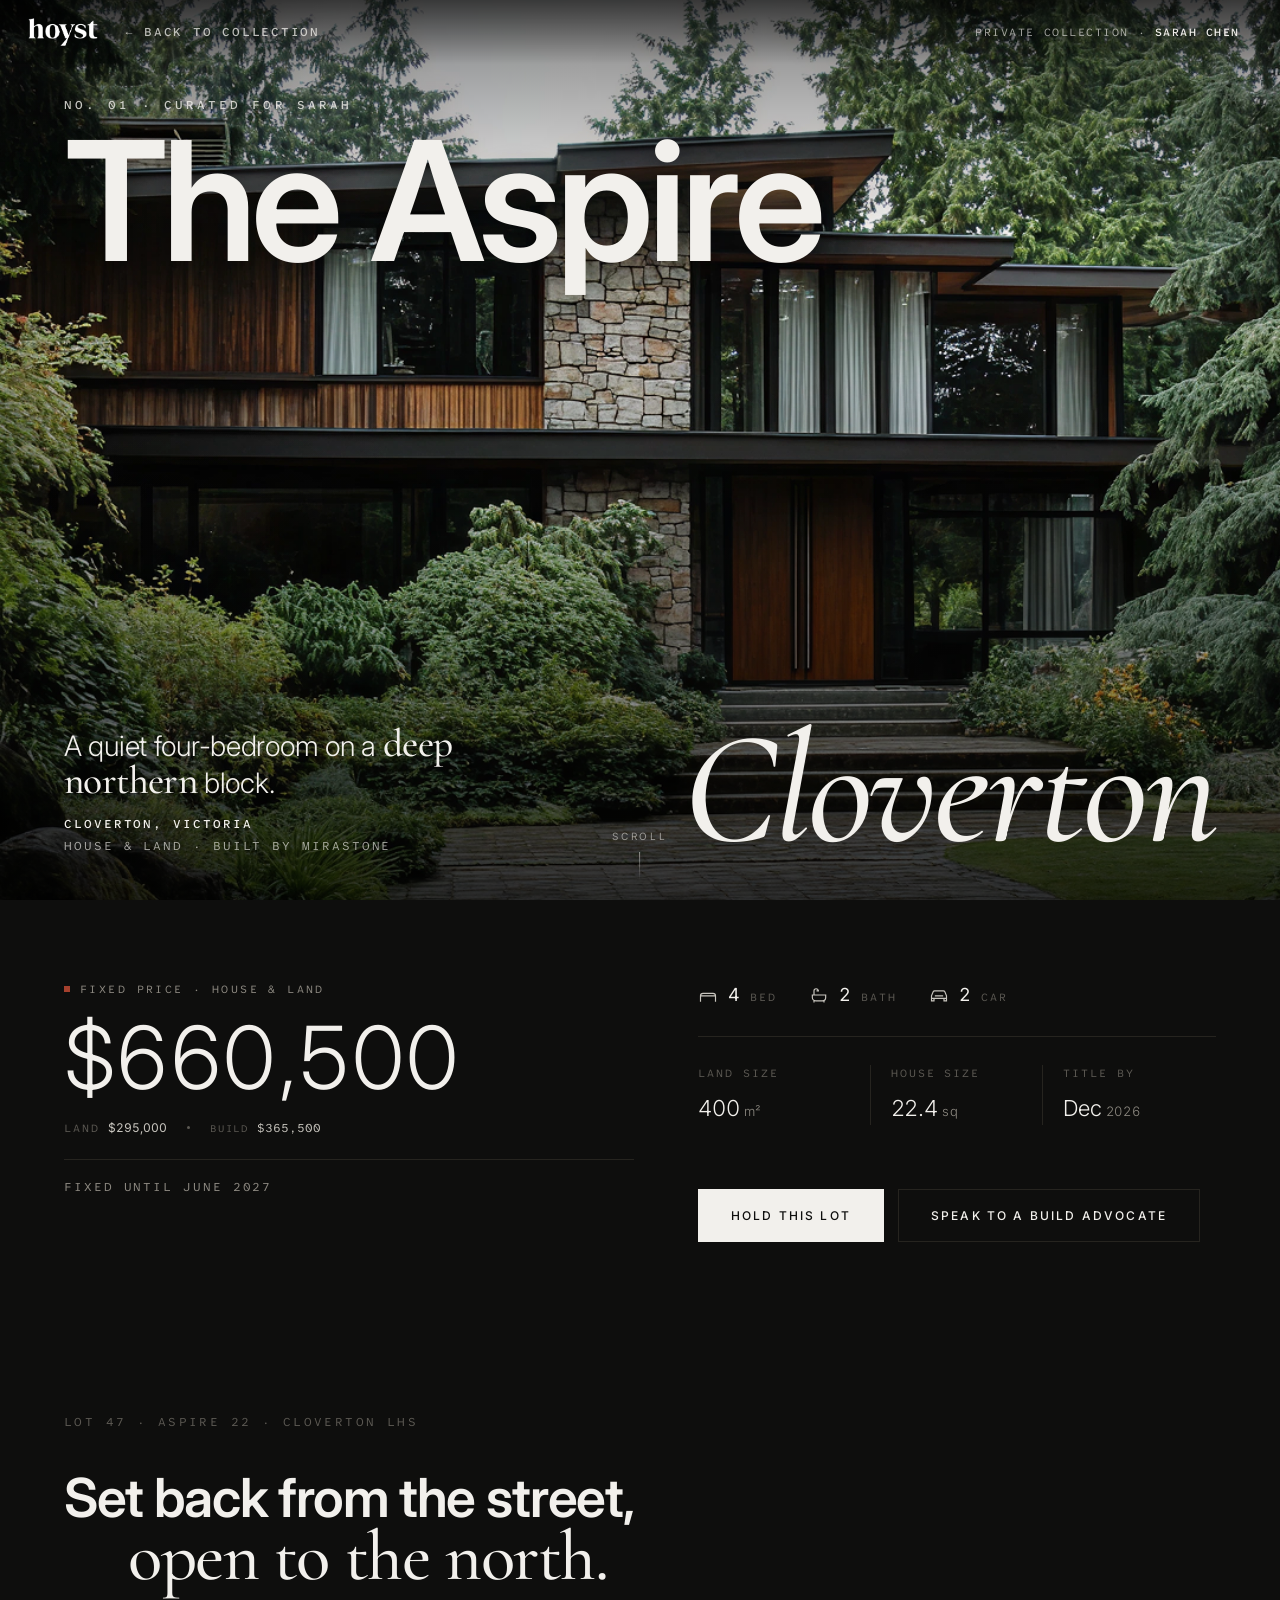
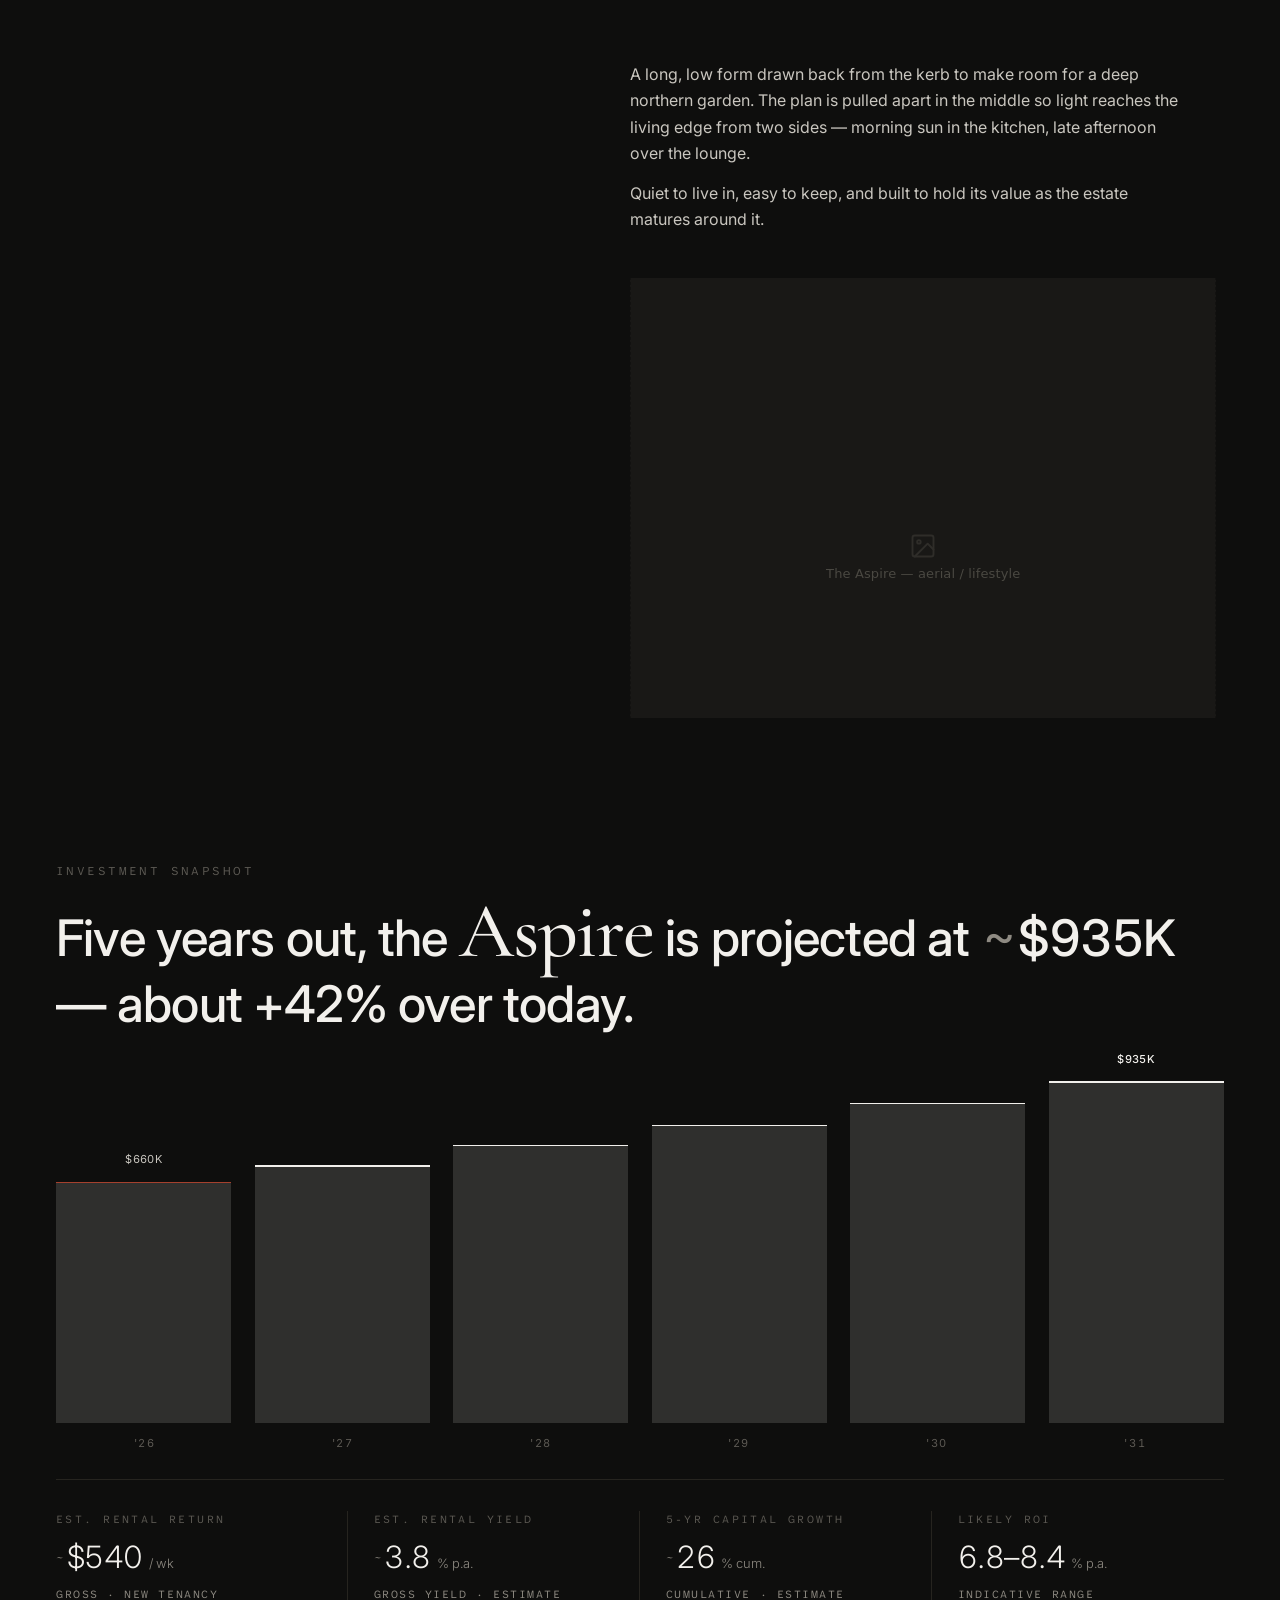
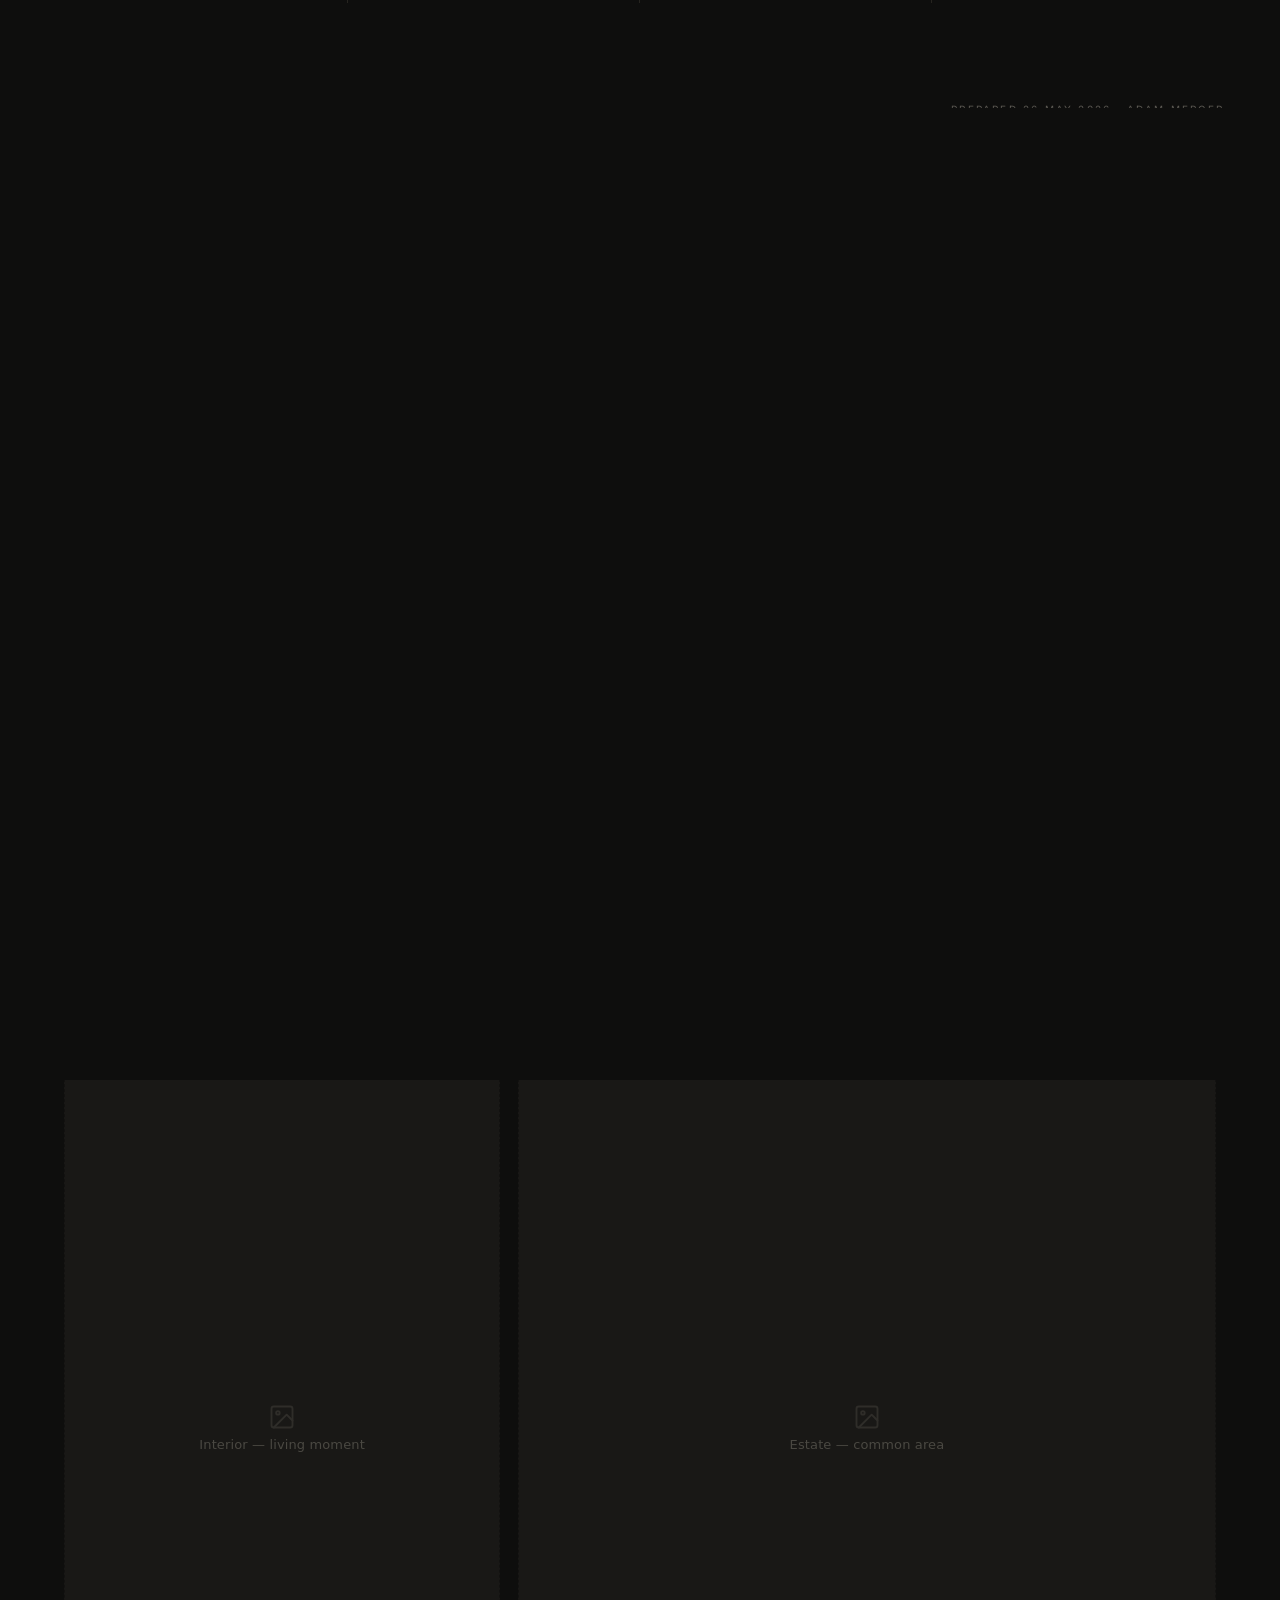
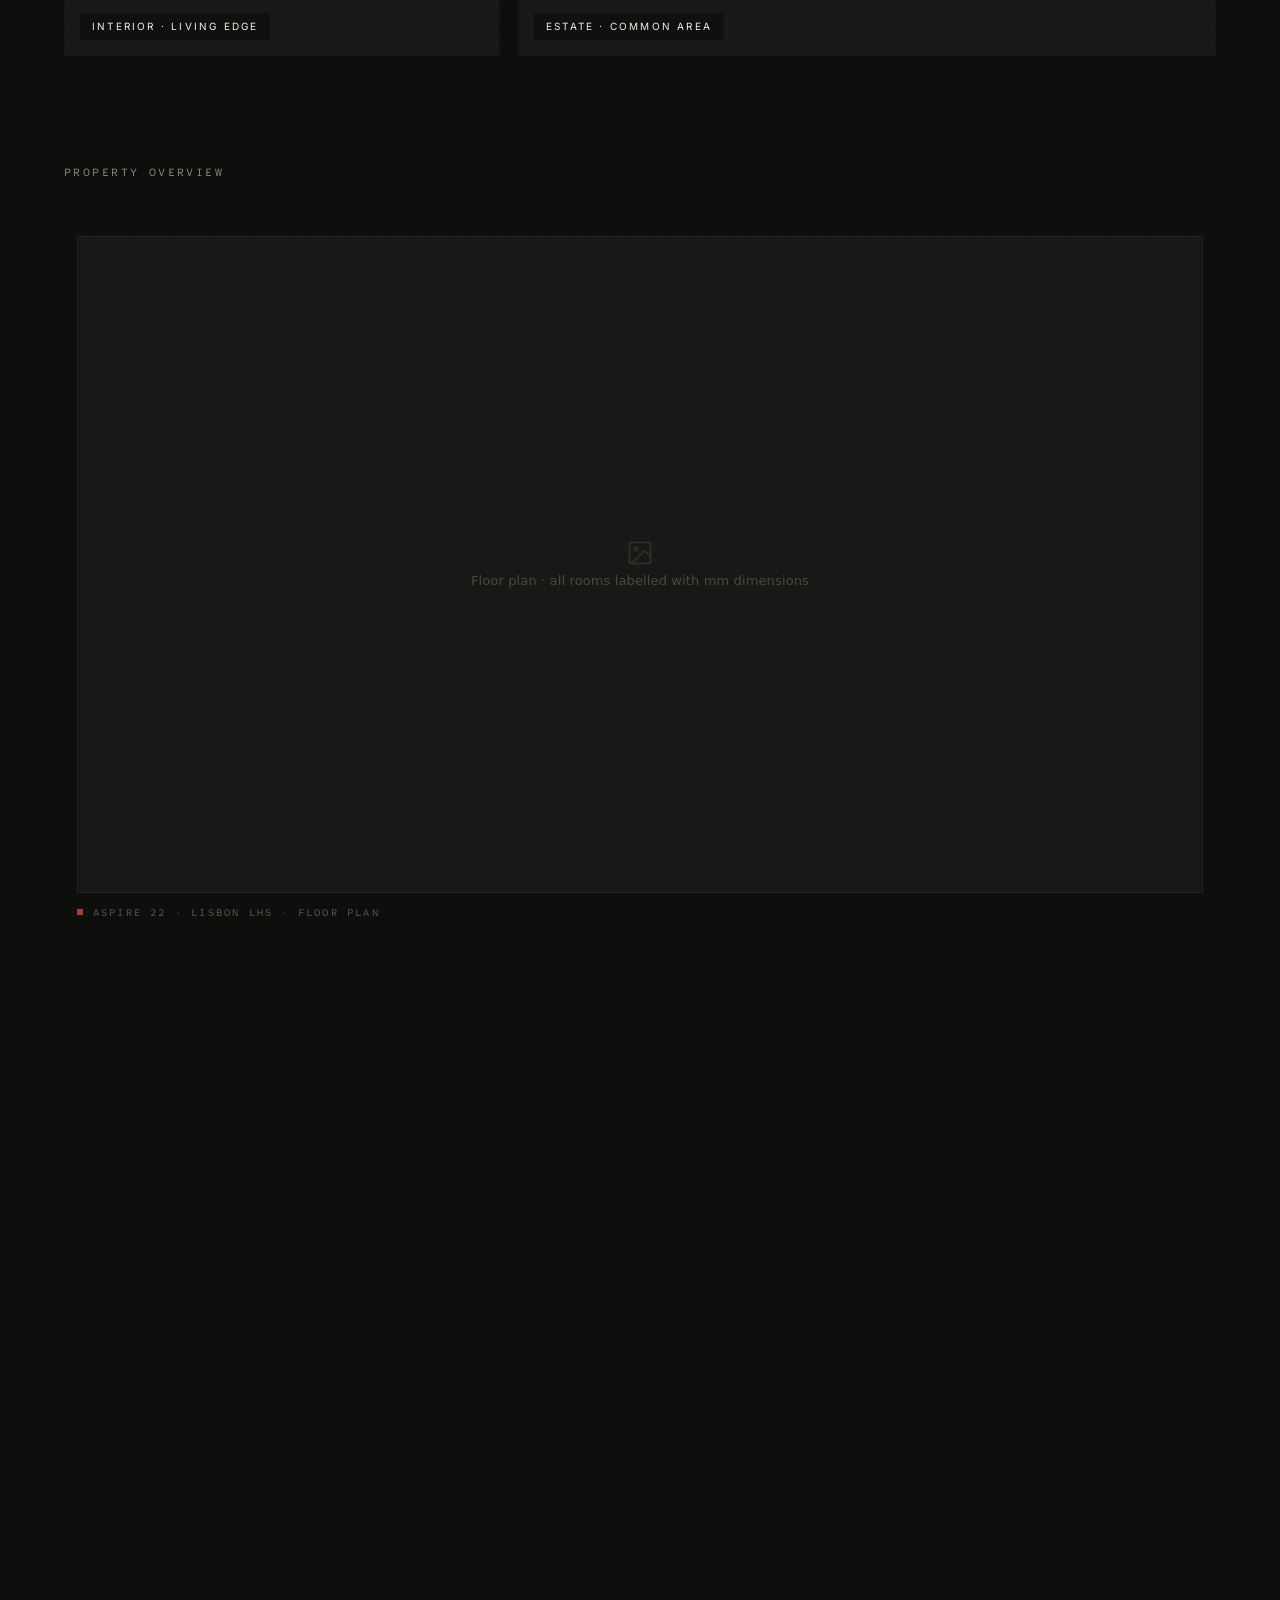
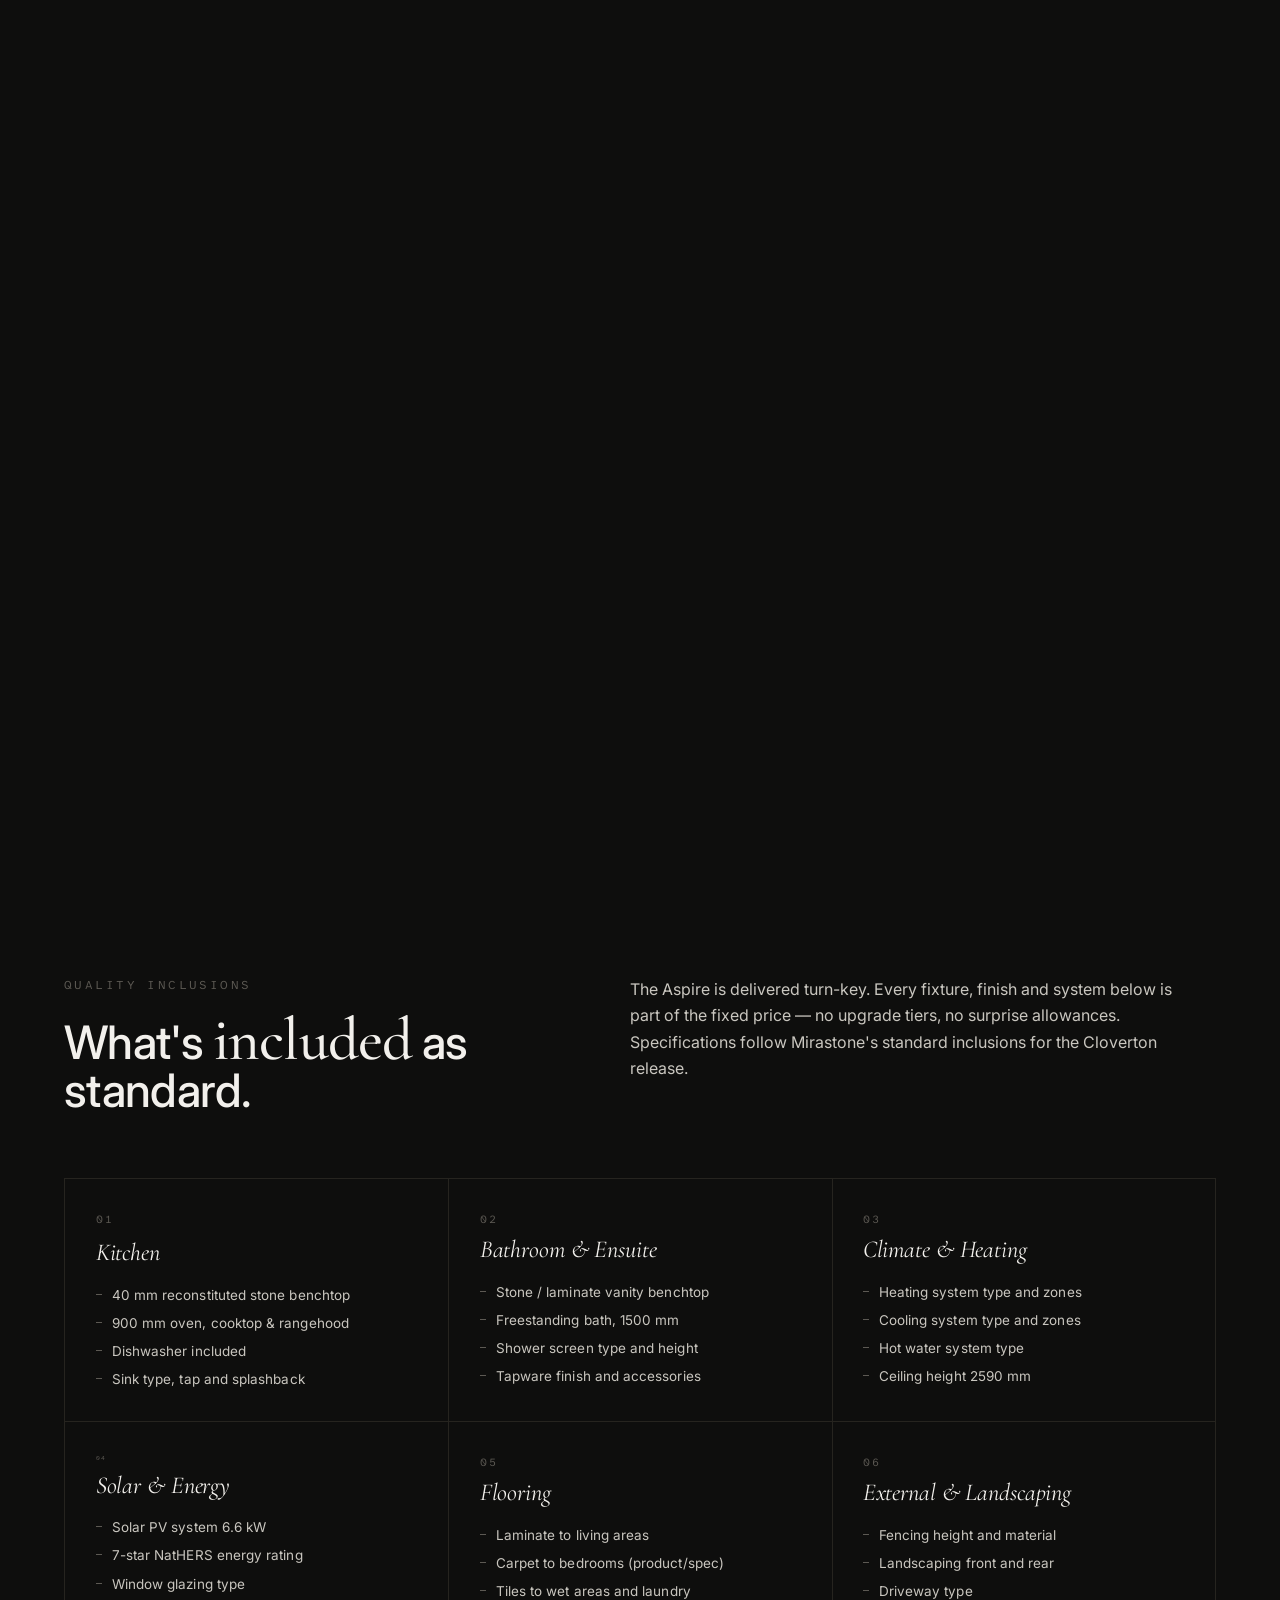
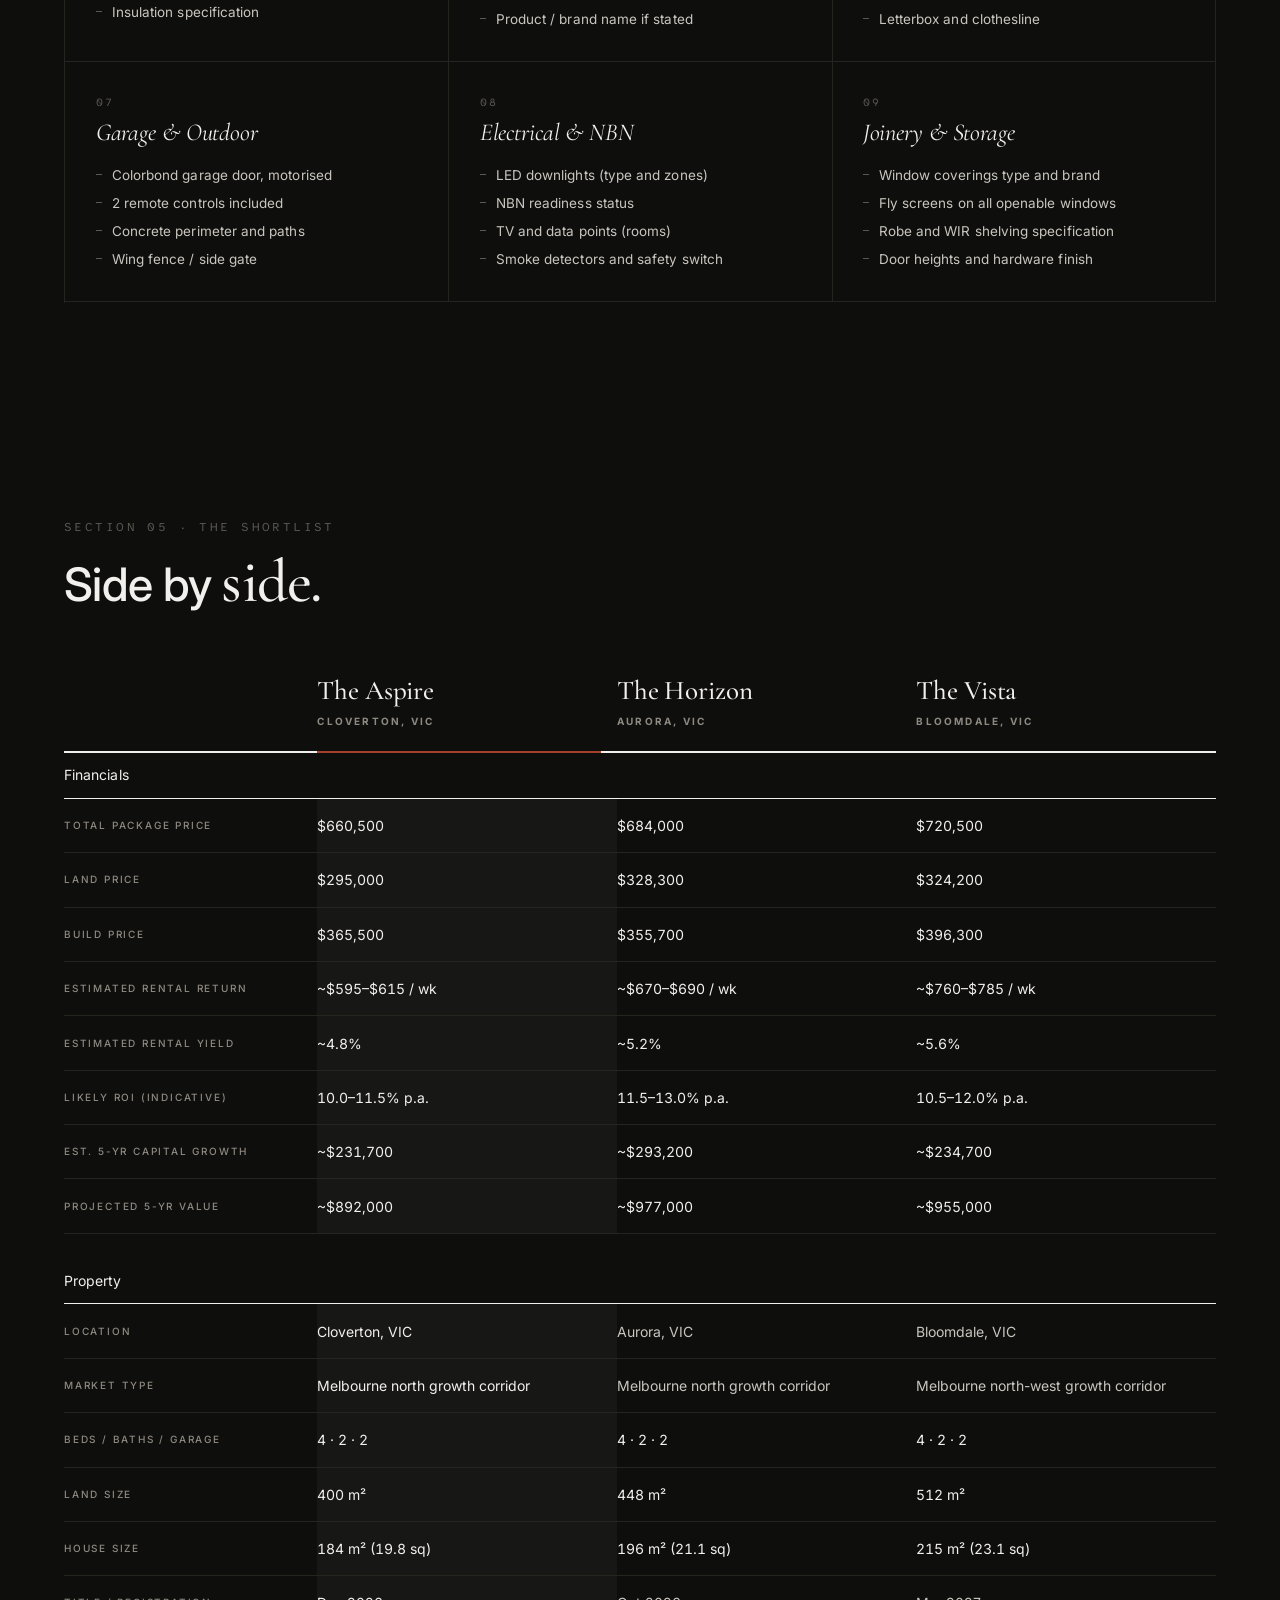
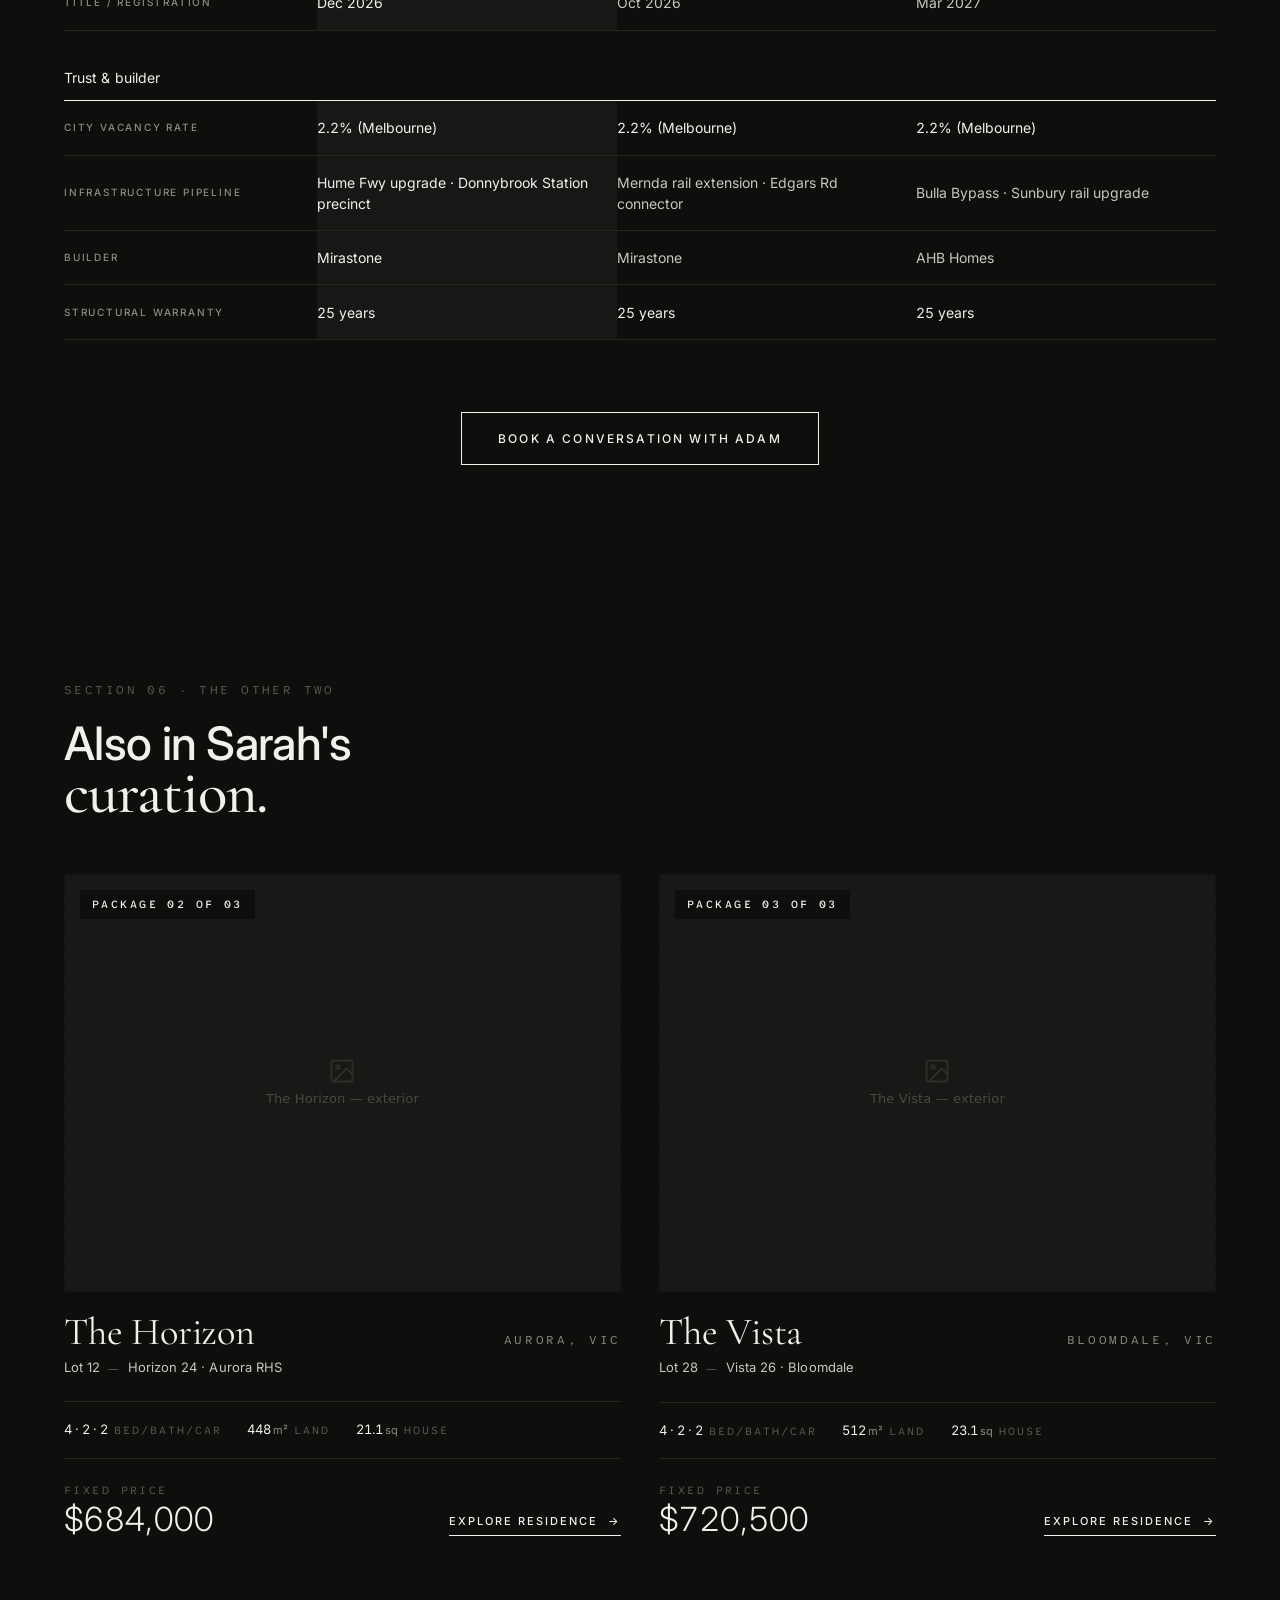
==== The Aspire - Package Detail.html @ 80335400 "Add Hoyst POC site files for GitHub Pages deployment https://claude.ai/code/session_01BnEqK475dxAeAB" ====
<!doctype html>
<html lang="en">
<head>
<meta charset="utf-8">
<title>Hoyst — The Aspire · Cloverton</title>
<meta name="viewport" content="width=1440">
<link rel="preconnect" href="https://fonts.googleapis.com">
<link rel="preconnect" href="https://fonts.gstatic.com" crossorigin>
<link href="https://fonts.googleapis.com/css2?family=Cormorant+Garamond:ital,wght@0,300;0,400;0,500;0,600;1,300;1,400;1,500;1,600&family=Inter:wght@300;400;500;600;700&display=swap" rel="stylesheet">
<link rel="stylesheet" href="assets/fonts/atkinson-mono.css">
<script src="image-slot.js"></script>
<style>
  :root{
    --bg: #0e0e0d;
    --paper: #131312;
    --ink: #f2f0ec;
    --ink-2: #c9c6bf;
    --ink-3: #8e8a82;
    --ink-4: #5c5953;
    --rule: #26241f;
    --rule-2: #1c1b18;
    --placeholder: #1a1917;
    --placeholder-ink: #4a4842;
    --sans: "Inter", "Helvetica Neue", Helvetica, Arial, sans-serif;
    --serif: "Cormorant Garamond", "EB Garamond", "Palatino", Georgia, serif;
  }

  *{box-sizing:border-box}
  html, body{
    margin:0; padding:0;
    background:var(--bg);
    color:var(--ink);
    font-family:var(--sans);
    font-size:15px;
    line-height:1.5;
    -webkit-font-smoothing:antialiased;
    text-rendering:optimizeLegibility;
  }

  /* ===== Page-level scroll snap =====
     (Removed — was causing jarring stops on the snapshot section.
     Page now scrolls freely throughout.) */
  html{
    scroll-snap-type: none;
  }

  /* ============== Fixed Top Bar ============== */
  .topbar{
    position:fixed; top:0; left:0; right:0;
    height:64px;
    display:flex; align-items:center; justify-content:space-between;
    padding: 0 40px 0 24px;
    background: linear-gradient(180deg, rgba(0,0,0,.55) 0%, rgba(0,0,0,0) 100%);
    z-index: 50;
  }
  .topbar.scrolled{
    background: rgba(14,14,13,.85);
    backdrop-filter: blur(8px);
    border-bottom: 1px solid var(--rule);
    transition: background .3s ease, border-color .3s ease;
  }
  .topbar .left{display:flex;align-items:center;gap:24px;}
  .logo-slot{display:flex; align-items:center; height: 40px;}
  .logo-slot img{display:block; height: 36px; width: auto;}
  .topbar .right{display:flex;align-items:center;gap:32px;}
  .nav-link{
    font-size:12px;
    letter-spacing:.14em;
    text-transform:uppercase;
    color:var(--ink);
    text-decoration:none;
    font-weight:500;
    opacity:.85;
  }
  .nav-link:hover{opacity:1;}
  .client-tag{
    font-size:11px;
    letter-spacing:.14em;
    text-transform:uppercase;
    color: rgba(242,240,236,.65);
  }
  .client-tag b{color:var(--ink); font-weight:500;}
  .back-link{
    display:inline-flex; align-items:center; gap:10px;
    font-family: "Atkinson Hyperlegible Mono", monospace;
    font-size:11px; letter-spacing:.16em; text-transform:uppercase;
    color: var(--ink); text-decoration:none; font-weight:500;
    opacity:.75;
    transition: opacity .2s ease;
  }
  .back-link:hover{opacity:1;}
  .back-link .arrow{display:inline-block; transition:transform .25s ease;}
  .back-link:hover .arrow{transform:translateX(-3px);}

  /* ============== HERO — full bleed ============== */
  .hero{
    position: relative;
    width: 100vw;
    height: 100vh;
    min-height: 720px;
    overflow: hidden;
    color: var(--ink);
    background: #000;
  }
  .hero .img-layer{
    position:absolute; inset:0;
    z-index: 0;
  }
  .hero .img-layer img.hero-photo{
    width:100%; height:100%; display:block;
    object-fit: cover;
    /* Portrait source — center the image so the full house sits in
       the visible window with the canopy above and the stone path
       just kissing the lower edge. */
    object-position: 50% 50%;
  }
  /* Dim the photo only at the edges to keep type legible without
     muddying the photo itself. */
  .hero .img-layer::after{
    content:"";
    position:absolute; inset:0;
    background:
      linear-gradient(180deg, rgba(0,0,0,.50) 0%, rgba(0,0,0,0) 28%, rgba(0,0,0,0) 42%, rgba(0,0,0,.35) 72%, rgba(0,0,0,.78) 100%),
      linear-gradient(90deg, rgba(0,0,0,.18) 0%, rgba(0,0,0,0) 32%);
    pointer-events:none;
    z-index: 1;
  }

  .hero .overlay{
    position:absolute; inset:0;
    z-index: 2;
    padding: 96px clamp(40px, 5vw, 72px) clamp(40px, 5vh, 72px);
    display: grid;
    grid-template-rows: 1fr auto;
    pointer-events: none;
  }
  .hero .overlay > *{ pointer-events: auto; }

  /* TOP ROW — eyebrow + huge "The" */
  .hero-top{
    display:flex; flex-direction:column; gap: 14px;
    align-self: start;
  }
  .hero-eyebrow{
    font-size: 11px;
    letter-spacing: .28em;
    text-transform: uppercase;
    color: var(--ink);
    opacity: .8;
    font-weight: 500;
    display:inline-flex; align-items:center; gap:14px;
    white-space: nowrap;
  }
  .hero-eyebrow .rule{width:32px; height:1px; background: currentColor;}

  .hero-display-sans{
    font-family: var(--sans);
    font-weight: 600;
    font-size: clamp(96px, 13vw, 200px);
    line-height: .88;
    letter-spacing: -.035em;
    margin: 0;
    color: var(--ink);
    text-shadow: 0 2px 30px rgba(0,0,0,.35);
  }

  /* BOTTOM ROW — left tagline / meta, right huge serif word */
  .hero-bottom{
    display:grid;
    grid-template-columns: minmax(0, 1fr) auto;
    align-items: end;
    gap: 40px;
  }
  .hero-meta{
    display:flex; flex-direction:column; gap: 16px;
    max-width: 460px;
  }
  .hero-tagline{
    font-family: var(--sans);
    font-weight: 300;
    font-size: clamp(22px, 2.2vw, 30px);
    line-height: 1.15;
    color: var(--ink);
    letter-spacing: -.01em;
    margin: 0;
  }
  .hero-tagline em{
    font-family: var(--serif);
    font-style: normal;
    font-weight: 500;
    font-size: 1.4em;
    line-height: .9;
    letter-spacing: -.015em;
  }
  .hero-meta .crumb{
    display:flex; flex-direction:column; gap: 4px;
    font-size: 12px;
    letter-spacing:.16em;
    text-transform: uppercase;
    color: var(--ink);
  }
  .hero-meta .crumb .place{font-weight:500;}
  .hero-meta .crumb .sub{
    color: rgba(242,240,236,.65);
    font-weight: 400;
  }

  .hero-display-serif{
    font-family: var(--serif);
    font-style: italic;
    font-weight: 500;
    font-size: clamp(110px, 12.5vw, 200px);
    line-height: .82;
    letter-spacing: -.02em;
    color: var(--ink);
    margin: 0;
    text-shadow: 0 2px 40px rgba(0,0,0,.4);
    align-self: end;
    justify-self: end;
    transform: translateY(.04em);
    white-space: nowrap;
  }

  /* tiny scroll hint anchored bottom-center on the hero */
  .scroll-hint{
    position:absolute;
    left: 50%; bottom: 20px;
    transform: translateX(-50%);
    display:inline-flex; flex-direction:column; align-items:center; gap: 8px;
    font-size: 10px;
    letter-spacing: .28em;
    text-transform: uppercase;
    color: rgba(242,240,236,.55);
    z-index: 3;
    pointer-events: none;
  }
  .scroll-hint .dot{
    display:inline-block;
    width: 1px;
    height: 28px;
    background: linear-gradient(180deg, rgba(242,240,236,.55) 0%, rgba(242,240,236,0) 100%);
    animation: scrollNudge 2.4s ease-in-out infinite;
    transform-origin: top center;
  }
  @keyframes scrollNudge{
    0%, 100%{ transform: scaleY(.6); opacity:.5;}
    50%     { transform: scaleY(1);   opacity:1;}
  }

  /* ============== DETAILS SECTION (below hero) ============== */
  .details{
    padding: clamp(72px, 9vh, 120px) clamp(40px, 5vw, 72px) clamp(72px, 9vh, 120px);
    max-width: 1280px;
    margin: 0 auto;
    width: 100%;
  }
  .details-head{
    display:grid;
    grid-template-columns: minmax(0, 1fr) minmax(0, 1.2fr);
    gap: clamp(40px, 6vw, 88px);
    align-items: start;
    padding-top: clamp(48px, 6vh, 72px);
  }
  .details-eyebrow{
    font-size:11px;
    letter-spacing:.22em;
    text-transform:uppercase;
    color: var(--ink-4);
    display:flex; align-items:center; gap:12px;
    margin-bottom: 20px;
  }
  .details-eyebrow .rule{width:32px; height:1px; background:var(--ink-4);}
  .details-title{
    font-family: var(--serif);
    font-weight: 400;
    font-size: clamp(34px, 3.6vw, 52px);
    line-height: 1.05;
    margin: 0;
    color: var(--ink);
    letter-spacing: -.005em;
  }
  .details-title em{font-style: italic;}
  .details-lead{
    font-size: 16px;
    line-height: 1.65;
    color: var(--ink-2);
    max-width: 56ch;
    margin: 0;
  }
  .details-lead + .details-lead{margin-top: 14px;}

  /* Config + Price block — primary slot */
  .at-a-glance{
    display:grid;
    grid-template-columns: minmax(0, 1.1fr) minmax(0, 1fr);
    gap: clamp(40px, 5vw, 80px);
    align-items: start;
    padding-bottom: clamp(48px, 6vh, 72px);
  }

  .price-block{
    display:flex; flex-direction:column;
  }
  .price-block .ptype{
    font-size: 10px;
    letter-spacing: .22em;
    text-transform: uppercase;
    color: var(--ink-3);
    margin-bottom: 16px;
    display:inline-flex; align-items:center; gap: 10px;
  }
  .price-block .ptype::before{
    content:""; width:6px; height:6px;
    background: #A5402D;
  }
  .price-block .total{
    font-family: var(--sans);
    font-weight: 300;
    font-size: clamp(56px, 6.8vw, 96px);
    line-height: 1;
    letter-spacing: -.025em;
    color: var(--ink);
    font-variant-numeric: tabular-nums;
  }
  .price-block .breakdown{
    display:flex; align-items:center; gap: 20px;
    margin-top: 18px;
    font-size: 14px;
    color: var(--ink-2);
    font-variant-numeric: tabular-nums;
  }
  .price-block .breakdown .lab{
    font-size:10px;
    letter-spacing:.18em;
    text-transform:uppercase;
    color: var(--ink-4);
    margin-right: 8px;
  }
  .price-block .breakdown .dot{
    width: 3px; height:3px; border-radius:50%;
    background: var(--ink-4);
    display:inline-block;
  }
  .price-block .validity{
    margin-top: 22px;
    font-size: 11px;
    letter-spacing: .16em;
    text-transform: uppercase;
    color: var(--ink-3);
    padding-top: 18px;
    border-top: 1px solid var(--rule);
  }

  /* Config & specs side */
  .key-specs{
    display:flex; flex-direction:column; gap: 28px;
  }
  .config-row{
    display:flex; align-items:center; gap: 32px;
    padding-bottom: 28px;
    border-bottom: 1px solid var(--rule);
  }
  .config{
    display:flex; align-items:baseline; gap: 10px;
    color: var(--ink);
    font-size: 18px;
  }
  .config svg{
    width: 20px; height: 20px;
    stroke: var(--ink-2);
    fill: none;
    stroke-width: 1.4;
    align-self: center;
  }
  .config .v{font-variant-numeric: tabular-nums; font-weight: 400;}
  .config .k{
    font-size:10px;
    letter-spacing:.18em;
    text-transform:uppercase;
    color: var(--ink-4);
  }

  .spec-grid{
    display:grid;
    grid-template-columns: repeat(3, 1fr);
  }
  .spec-grid .cell{
    display:flex; flex-direction:column; gap: 10px;
    padding: 0 20px 0 0;
    border-right: 1px solid var(--rule);
  }
  .spec-grid .cell:last-child{border-right: none; padding-right: 0;}
  .spec-grid .cell + .cell{padding-left: 20px;}
  .spec-grid .k{
    font-size: 10px;
    letter-spacing: .18em;
    text-transform: uppercase;
    color: var(--ink-4);
  }
  .spec-grid .v{
    font-size: 22px;
    color: var(--ink);
    font-variant-numeric: tabular-nums;
    letter-spacing: -.005em;
    font-weight: 300;
  }
  .spec-grid .v .unit{
    color: var(--ink-3);
    font-size: 13px;
    margin-left: 4px;
    letter-spacing: .04em;
  }

  /* CTA row */
  .cta-row{
    display:flex; align-items:center; gap: 14px;
    flex-wrap: wrap;
    padding-top: clamp(36px, 4vh, 48px);
  }
  .btn{
    appearance: none;
    border: 1px solid var(--ink);
    background: var(--ink);
    color: var(--bg);
    padding: 18px 32px;
    font-family: var(--sans);
    font-size: 12px;
    letter-spacing: .18em;
    text-transform: uppercase;
    font-weight: 500;
    cursor: pointer;
    transition: background .25s ease, color .25s ease, border-color .25s ease;
    display:inline-flex; align-items:center; gap: 10px;
  }
  .btn:hover{
    background: transparent;
    color: var(--ink);
  }
  .btn.ghost{
    background: transparent;
    color: var(--ink);
    border-color: var(--rule);
  }
  .btn.ghost:hover{
    border-color: var(--ink);
  }

  /* Placeholder for future sections */
  .next-section-stub{
    padding: clamp(40px, 6vh, 80px) clamp(40px, 5vw, 72px);
    max-width: 1280px;
    margin: 0 auto;
    color: var(--ink-4);
    font-size: 11px;
    letter-spacing: .22em;
    text-transform: uppercase;
    border-top: 1px solid var(--rule);
    text-align: center;
  }

  /* ============== INVESTMENT SNAPSHOT ============== */
  /* ===== Investment Snapshot — sticky two-state composition =====
     STATE A (default): only the eyebrow + sentence are visible,
       composed in the optical center of the sticky stage. The sentence
       reveals word-by-word on first viewport entry (IO + .is-revealing).
     STATE B (.is-advanced, set by JS once scroll passes a trigger):
       the title block animates UP to its top position and the chart,
       strip and disclaimer compose in beneath it. Both states use long,
       Apple-style cubic-bezier transitions — NOT scroll-tied opacity. */
  .snapshot-scroll{
    position: relative;
    /* Snap target removed — was causing jarring stops during natural
       scroll. The sticky stage handles the read pacing on its own. */
    scroll-margin-top: 18vh;
  }
  .snapshot-stage-wrap{
    position: relative;
    /* enough scroll room that the user reads State A, crosses the
       trigger, and has space to take in State B before leaving */
    height: 200vh;
  }
  .snapshot-stage{
    position: sticky;
    top: 0;
    height: 100vh;
    max-width: 1280px;
    margin: 0 auto;
    /* --pt is the padding-top, exposed as a var so the centering
       formula below can compensate for it on any viewport. */
    --pt: clamp(80px, 10vh, 120px);
    padding: var(--pt) clamp(40px, 5vw, 72px) clamp(40px, 5vh, 60px);
    box-sizing: border-box;
    overflow: hidden;
    display: flex;
    flex-direction: column;
    gap: clamp(24px, 3vh, 36px);
  }

  /* ----- Title block (eyebrow + sentence) -----
     Lives in normal flex flow. STATE A shifts it down with transform so
     its visual centre lands at 50vh; STATE B lets it sit at its natural
     top position. The translateY is computed from the element's own
     height (50%) and the stage padding (var(--pt)) so it stays
     correctly centered no matter how tall the viewport is. */
  .snap-title-block{
    display: flex;
    flex-direction: column;
    gap: clamp(16px, 2vh, 28px);
    transform: translateY(calc(50vh - 50% - var(--pt)));
    transition: transform 1.15s cubic-bezier(.22, 1, .36, 1);
    will-change: transform;
  }
  .snapshot-stage.is-advanced .snap-title-block{
    transform: translateY(0);
  }

  .snapshot-eyebrow{
    font-size: 11px;
    letter-spacing: .22em;
    text-transform: uppercase;
    color: var(--ink-4);
    margin: 0;
    /* Reveals in unison with the sentence \u2014 same easing, slightly\n       ahead so it reads as the label introducing the line. */
    opacity: 0;
    transform: translateY(20px);
    transition:
      opacity .9s cubic-bezier(.2,.6,.2,1),
      transform .9s cubic-bezier(.2,.6,.2,1);
  }
  .snapshot-scroll.is-revealing .snapshot-eyebrow{
    opacity: 1;
    transform: none;
  }

  /* Editorial sentence — anchored left, words reveal on first
     viewport entry (handled by IO + .is-revealing). */
  .snapshot-sentence{
    font-family: var(--sans);
    font-weight: 500;
    font-style: normal;
    font-size: clamp(40px, 4.2vw, 60px);
    line-height: 1.32;
    color: var(--ink);
    letter-spacing: -.015em;
    margin: 0;
    max-width: 100%;
    text-align: left;
    text-wrap: pretty;
  }
  .snapshot-sentence em{
    font-family: var(--serif);
    font-style: normal;
    font-weight: 500;
    font-size: 1.55em;
    line-height: .9;
    letter-spacing: -.015em;
    color: var(--ink);
  }
  .snapshot-sentence .num{
    font-family: var(--sans);
    font-style: normal;
    font-weight: 500;
    color: var(--ink);
    font-variant-numeric: tabular-nums;
    letter-spacing: -.015em;
    padding: 0 2px;
    white-space: nowrap;
  }
  .snapshot-sentence .num .approx{
    font-family: var(--sans);
    font-style: normal;
    font-weight: 400;
    font-size: 1em;
    color: var(--ink-3);
    margin-right: .08em;
    display: inline-block;
    transform: translateY(-.05em);
  }
  .snapshot-sentence .word{
    display: inline-block;
    opacity: 0;
    transform: translateY(28px);
    transition:
      opacity .9s cubic-bezier(.2,.6,.2,1),
      transform .9s cubic-bezier(.2,.6,.2,1);
    transition-delay: calc(var(--i, 0) * 0.055s);
    will-change: opacity, transform;
  }
  .snapshot-scroll.is-revealing .snapshot-sentence .word{
    opacity: 1;
    transform: none;
  }

  /* ----- Content below the title (chart + strip + footer) -----
     Sits in normal flex flow underneath the title. STATE A: invisible,
     gently pushed down. STATE B: composes in. */
  .snap-below{
    display: flex;
    flex-direction: column;
    gap: clamp(24px, 3vh, 36px);
    opacity: 0;
    transform: translateY(40px);
    transition:
      opacity 1.15s cubic-bezier(.22, 1, .36, 1),
      transform 1.15s cubic-bezier(.22, 1, .36, 1);
    pointer-events: none;
    will-change: opacity, transform;
  }
  .snapshot-stage.is-advanced .snap-below{
    opacity: 1;
    transform: translateY(0);
    transition-delay: .15s;
    pointer-events: auto;
  }

  /* Light internal stagger inside the below block, also trigger-driven */
  .snap-strip .cell{
    opacity: 0;
    transform: translateY(18px);
    transition:
      opacity .9s cubic-bezier(.22, 1, .36, 1),
      transform .9s cubic-bezier(.22, 1, .36, 1);
  }
  .snap-strip .cell:nth-child(1){ transition-delay: .35s; }
  .snap-strip .cell:nth-child(2){ transition-delay: .43s; }
  .snap-strip .cell:nth-child(3){ transition-delay: .51s; }
  .snap-strip .cell:nth-child(4){ transition-delay: .59s; }
  .snapshot-stage.is-advanced .snap-strip .cell{
    opacity: 1;
    transform: translateY(0);
  }

  .snapshot-foot{
    opacity: 0;
    transform: translateY(14px);
    transition:
      opacity .9s cubic-bezier(.22, 1, .36, 1),
      transform .9s cubic-bezier(.22, 1, .36, 1);
    transition-delay: .55s;
  }
  .snapshot-stage.is-advanced .snapshot-foot{
    opacity: 1;
    transform: translateY(0);
    transition-delay: .7s;
  }

  @media (prefers-reduced-motion: reduce){
    .snapshot-sentence .word,
    .snapshot-eyebrow,
    .snap-title-block,
    .snap-below,
    .snap-strip .cell,
    .snapshot-foot{
      opacity: 1; transform: none; transition: none;
    }
    .snap-title-block{ transform: none; }
  }

  /* ===== Short viewports — same composition, tighter scales =====
     Below ~900px the stage still goes sticky and snaps; we just shrink
     type, chart height, padding and gaps so all of State B fits in
     100vh and nothing is clipped. The centering formula above already
     adapts via --pt. */
  @media (max-height: 900px){
    .snapshot-stage{
      --pt: clamp(36px, 6vh, 72px);
      padding: var(--pt) clamp(24px, 5vw, 56px) clamp(24px, 4vh, 56px);
      gap: clamp(28px, 5vh, 48px);
    }
    .snap-title-block{
      gap: clamp(12px, 1.8vh, 22px);
    }
    .snapshot-sentence{
      font-size: clamp(36px, 5.6vh, 64px);
      line-height: 1.3;
    }
    .snap-below{
      gap: clamp(20px, 3vh, 32px);
    }
    .hero-chart .bars{
      height: clamp(140px, 22vh, 220px);
    }
    .snap-strip{
      padding-top: clamp(18px, 2.5vh, 28px);
    }
    .snapshot-foot{
      padding-top: clamp(12px, 2vh, 20px);
    }
  }

  .hero-chart{
    position: relative;
  }
  .hero-chart .bars{
    display: flex;
    align-items: flex-end;
    gap: clamp(14px, 1.8vw, 28px);
    height: clamp(280px, 38vh, 380px);
    position: relative;
  }
  .hero-chart .bars .bar{
    flex: 1 1 0;
    background: rgba(201, 198, 191, .18);
    position: relative;
    cursor: default;
    transition: background .2s ease;
  }
  .hero-chart .bars .bar:hover{
    background: rgba(201, 198, 191, .32);
  }
  .hero-chart .bars .bar::before{
    content:"";
    position:absolute;
    left: 0; right: 0; top: 0;
    height: 1.5px;
    background: var(--ink);
    transition: background .2s ease;
  }
  .hero-chart .bars .bar:hover::before{
    background: #A5402D;
  }
  .hero-chart .bars .bar.is-now::before{
    background: #A5402D;
  }
  .hero-chart .bars .bar .pop{
    position: absolute;
    bottom: calc(100% + 14px);
    left: 50%;
    transform: translateX(-50%);
    font-size: 11px;
    letter-spacing: .04em;
    color: var(--ink-2);
    font-variant-numeric: tabular-nums;
    white-space: nowrap;
    pointer-events: none;
  }
  .hero-chart .bars .bar.is-end .pop{
    color: var(--ink);
    font-weight: 500;
  }
  /* Hover tooltip: two-line pill (year + value) for the middle bars
     that don't show a persistent pop. Anchored to the bar's top edge. */
  .hero-chart .bars .bar .tip{
    position: absolute;
    bottom: calc(100% + 12px);
    left: 50%;
    transform: translateX(-50%) translateY(4px);
    display: flex; flex-direction: column; align-items: center; gap: 2px;
    padding: 8px 12px;
    background: var(--paper);
    border: 1px solid var(--rule);
    font-variant-numeric: tabular-nums;
    white-space: nowrap;
    opacity: 0;
    pointer-events: none;
    transition: opacity .18s ease, transform .18s ease;
    z-index: 4;
  }
  .hero-chart .bars .bar .tip .year{
    font-size: 9px;
    letter-spacing: .22em;
    text-transform: uppercase;
    color: var(--ink-4);
  }
  .hero-chart .bars .bar .tip .value{
    font-size: 13px;
    color: var(--ink);
  }
  .hero-chart .bars .bar:hover .tip{
    opacity: 1;
    transform: translateX(-50%) translateY(0);
  }
  /* Hide persistent pops when ANY bar is hovered to keep one source of
     truth at a time. Tooltip wins. */
  .hero-chart .bars:hover .bar.is-now .pop,
  .hero-chart .bars:hover .bar.is-end .pop{
    opacity: .25;
    transition: opacity .18s ease;
  }
  /* dashed reference line at today's value */
  .hero-chart .today-line{
    position: absolute;
    left: 0; right: 0;
    border-top: 1px dashed rgba(33, 54, 167, .55);
    pointer-events: none;
  }
  .hero-chart .today-line::after{
    content: "Today · $660K";
    position: absolute;
    right: 0;
    top: -22px;
    font-size: 10px;
    letter-spacing: .18em;
    text-transform: uppercase;
    color: #A5402D;
    font-variant-numeric: tabular-nums;
    background: var(--bg);
    padding-left: 8px;
  }
  .hero-chart .axis{
    display: flex;
    gap: clamp(12px, 1.6vw, 24px);
    margin-top: 12px;
    padding-top: 10px;
    border-top: 1px solid var(--rule);
    font-size: 11px;
    letter-spacing: .16em;
    text-transform: uppercase;
    color: var(--ink-4);
    font-variant-numeric: tabular-nums;
  }
  .hero-chart .axis span{
    flex: 1 1 0;
    text-align: center;
  }

  /* ===== Bottom strip: 4 stats, label + value + qual (no sparkline) ===== */
  .snap-strip{
    display: grid;
    grid-template-columns: repeat(4, 1fr);
    border-top: 1px solid var(--rule);
    padding-top: clamp(28px, 3.5vh, 40px);
  }
  .snap-strip .cell{
    display: flex;
    flex-direction: column;
    gap: 14px;
    padding: 0 clamp(20px, 2vw, 32px);
    border-right: 1px solid var(--rule);
    min-height: 0;
  }
  .snap-strip .cell:first-child{
    padding-left: 0;
  }
  .snap-strip .cell:last-child{
    border-right: none;
    padding-right: 0;
  }
  .snap-strip .lab{
    font-size: 10px;
    letter-spacing: .22em;
    text-transform: uppercase;
    color: var(--ink-4);
  }
  .snap-strip .val{
    font-family: var(--sans);
    font-weight: 300;
    font-size: clamp(28px, 2.4vw, 36px);
    line-height: 1;
    letter-spacing: -.015em;
    color: var(--ink);
    font-variant-numeric: tabular-nums;
    display: inline-flex;
    align-items: baseline;
    gap: 2px;
    white-space: nowrap;
  }
  .snap-strip .val .approx{
    font-family: var(--serif);
    font-weight: 400;
    font-style: italic;
    font-size: .55em;
    color: var(--ink-3);
    line-height: 1;
    transform: translateY(-.4em);
    margin-right: 2px;
  }
  .snap-strip .val .range{
    font-size: inherit;
  }
  .snap-strip .val .unit{
    font-size: .42em;
    color: var(--ink-3);
    letter-spacing: 0;
    margin-left: 4px;
  }
  .snap-strip .qual{
    font-size: 11px;
    letter-spacing: .14em;
    text-transform: uppercase;
    color: var(--ink-3);
  }
  .stat-hero .figure{
    font-family: var(--sans);
    font-weight: 300;
    font-size: clamp(80px, 9vw, 132px);
    line-height: .92;
    letter-spacing: -.03em;
    color: var(--ink);
    font-variant-numeric: tabular-nums;
    display: inline-flex;
    align-items: baseline;
    gap: 4px;
    white-space: nowrap;
  }
  .stat-hero .figure .approx{
    font-family: var(--serif);
    font-weight: 400;
    font-style: italic;
    font-size: .35em;
    color: var(--ink-3);
    line-height: 1;
    transform: translateY(-.4em);
    margin-right: 4px;
  }
  .stat-hero .figure .unit{
    font-size: .42em;
    color: var(--ink-3);
    letter-spacing: 0;
    margin-left: 4px;
    white-space: nowrap;
  }
  .stat-hero .note{
    font-size: 12px;
    letter-spacing: .14em;
    text-transform: uppercase;
    color: var(--ink-3);
    margin-top: 8px;
  }

  /* Supporting stats grid (right column, below lead) */
  .stat-grid{
    display: grid;
    grid-template-columns: 1fr 1fr;
    border-left: 1px solid var(--rule);
  }
  /* Existing small sparkline retained for the strip (smaller variant) */
  .spark{
    display: flex;
    align-items: flex-end;
    gap: 4px;
    height: 44px;
  }
  .spark .bar{
    flex: 1 1 0;
    min-width: 0;
    background: rgba(201, 198, 191, .22);
    position: relative;
  }
  .spark .bar::before{
    content:"";
    position:absolute;
    left: 0; right: 0; top: 0;
    height: 1px;
    background: var(--ink-2);
  }
  .spark .bar.is-now::before{
    background: #A5402D;
    height: 1.5px;
  }

  /* Hide old structures that are no longer used */
  .stat-grid .stat{
    display: flex;
    flex-direction: column;
    gap: 14px;
    padding: clamp(24px, 3vh, 36px) clamp(24px, 2.6vw, 36px);
    border-right: 1px solid var(--rule);
    border-bottom: 1px solid var(--rule);
    min-height: 220px;
  }
  .stat-grid .stat .lab{
    font-size: 10px;
    letter-spacing: .22em;
    text-transform: uppercase;
    color: var(--ink-4);
  }
  .stat-grid .stat .val{
    font-family: var(--sans);
    font-weight: 300;
    font-size: clamp(40px, 4.4vw, 60px);
    line-height: 1;
    letter-spacing: -.02em;
    color: var(--ink);
    font-variant-numeric: tabular-nums;
    display: inline-flex;
    align-items: baseline;
    gap: 2px;
    white-space: nowrap;
  }
  .stat-grid .stat .val .approx{
    font-family: var(--serif);
    font-weight: 400;
    font-style: italic;
    font-size: .42em;
    color: var(--ink-3);
    line-height: 1;
    transform: translateY(-.5em);
    margin-right: 4px;
  }
  .stat-grid .stat .val .range{
    font-size: inherit;
    color: var(--ink);
    letter-spacing: -.02em;
  }
  .stat-grid .stat .val .unit{
    font-size: .35em;
    color: var(--ink-3);
    letter-spacing: 0;
    margin-left: 4px;
    white-space: nowrap;
  }
  .stat-grid .stat .qual{
    font-size: 11px;
    letter-spacing: .14em;
    text-transform: uppercase;
    color: var(--ink-3);
  }

  .snapshot-foot{
    margin-top: clamp(40px, 5vh, 60px);
    padding-top: clamp(24px, 3vh, 32px);
    border-top: 1px solid var(--rule);
    display: flex;
    align-items: flex-start;
    justify-content: space-between;
    gap: 32px;
    flex-wrap: wrap;
  }
  .snapshot-foot .disclaimer{
    font-size: 11px;
    line-height: 1.55;
    color: var(--ink-4);
    max-width: 64ch;
    letter-spacing: .01em;
  }
  .snapshot-foot .prepared{
    font-size: 10px;
    letter-spacing: .22em;
    text-transform: uppercase;
    color: var(--ink-4);
    white-space: nowrap;
  }

  /* image-slot dark theme */
  image-slot{
    --slot-bg: var(--placeholder);
    --slot-ink: var(--placeholder-ink);
    background: var(--placeholder);
    color: var(--placeholder-ink);
  }

  /* ============== SECTION 2.5 · LIFESTYLE MOMENTS (two-image break) ==============
     Two image slots side by side, asymmetric (left ~1/3, right ~2/3),
     equal heights. Sits as a quiet visual breath between Investment
     Snapshot and Property Overview. */
  .moments{
    padding: clamp(64px, 8vh, 120px) clamp(40px, 5vw, 72px);
    max-width: 1440px;
    margin: 0 auto;
    width: 100%;
  }
  .moments-grid{
    display: grid;
    grid-template-columns: minmax(0, 5fr) minmax(0, 8fr);
    gap: clamp(12px, 1.4vw, 20px);
    height: clamp(420px, 64vh, 720px);
  }
  .moments-grid .moment{
    position: relative;
    width: 100%;
    height: 100%;
    overflow: hidden;
    background: var(--placeholder);
    /* --py is the parallax progress: 0 when the moment's center is at
       the viewport's center, -1 at top edge, +1 at bottom edge. Set by
       JS on scroll. */
    --py: 0;
  }
  /* Image-slot is oversized + translated so parallax never reveals
     empty space at the edges. 130% height with -15% top gives ±15% of
     vertical headroom; we translate by up to ±60px (well within that). */
  .moments-grid .moment image-slot{
    position: absolute;
    left: 0;
    top: -15%;
    width: 100%;
    height: 130%;
    display: block;
    transform: translate3d(0, calc(var(--py) * 60px), 0);
    will-change: transform;
  }
  .moments-grid .moment .cap{
    position: absolute;
    left: 16px;
    bottom: 16px;
    padding: 6px 12px;
    background: rgba(14, 14, 13, .72);
    backdrop-filter: blur(6px);
    font-size: 10px;
    letter-spacing: .22em;
    text-transform: uppercase;
    color: var(--ink);
    z-index: 2;
    pointer-events: none;
  }

  /* Reveal — both panels drift up; the wider one a beat after the left
     so the eye lands on the smaller one first and follows across. */
  .moments-grid .moment{
    opacity: 0;
    transform: translateY(36px);
    transition:
      opacity 1.1s cubic-bezier(.22, 1, .36, 1),
      transform 1.1s cubic-bezier(.22, 1, .36, 1);
    will-change: opacity, transform;
  }
  .moments-grid.is-in .moment:nth-child(1){ opacity: 1; transform: none; transition-delay: 0s; }
  .moments-grid.is-in .moment:nth-child(2){ opacity: 1; transform: none; transition-delay: .12s; }

  @media (prefers-reduced-motion: reduce){
    .moments-grid .moment{
      opacity: 1; transform: none; transition: none;
    }
  }

  /* ============== SECTION 3 · PROPERTY OVERVIEW ==============
     Different motion language from the snapshot above: the floor plan
     enters FULL-BLEED (almost filling the viewport), then on scroll it
     scales down + slides left into a docked card while the spec panel
     reveals on the right. One continuous, scroll-driven movement.

       p = 0   → plan is full-screen, centered, no text
       p = 1   → plan is docked left, text panel composed in on right

     `--p` (plan progress 0..1) and `--text-p` (text fade 0..1) are set
     on the stage by JS. All visual interpolation lives in CSS so the
     scroll listener stays cheap (one rAF, no layout reads). */
  .overview-scroll{
    position: relative;
  }
  .overview-stage-wrap{
    position: relative;
    /* Generous scroll length — entry, shrink, read. */
    height: 260vh;
  }
  .overview-stage{
    position: sticky;
    top: 0;
    height: 100vh;
    width: 100%;
    overflow: hidden;
    --p: 0;
    --text-p: 0;
  }

  /* ---------- Persistent eyebrow at top of the stage ---------- */
  .ov-topbar{
    position: absolute;
    top: clamp(24px, 4vh, 44px);
    left: 0; right: 0;
    padding: 0 clamp(40px, 5vw, 72px);
    display: flex;
    align-items: center;
    justify-content: space-between;
    gap: 24px;
    z-index: 3;
    pointer-events: none;
  }
  .ov-eyebrow{
    font-size: 11px;
    letter-spacing: .22em;
    text-transform: uppercase;
    color: var(--ink-3);
    display: inline-flex;
    align-items: center;
    gap: 14px;
  }
  .ov-eyebrow .rule{
    width: 32px;
    height: 1px;
    background: var(--ink-4);
  }
  .ov-section-num{
    font-size: 10px;
    letter-spacing: .26em;
    text-transform: uppercase;
    color: var(--ink-4);
    font-variant-numeric: tabular-nums;
  }

  /* ---------- Floor plan — scroll-pinch from full-bleed to docked ----------
     Anchored top:50% + translateY(-50%) for vertical centering. Width,
     height and left are all linear interpolations between the full-bleed
     state (p=0) and the docked state (p=1). --p is the eased plan-progress
     set by JS on the stage. */
  .ov-plan-wrap{
    position: absolute;
    top: 50%;
    transform: translateY(-50%);

    /* Docked anchor: where the floor plan should sit when p=1.
       Aligned with the inner content column's left padding so the
       page composition holds together with the rest of the document. */
    --dock-left: max(40px, calc((100vw - 1280px) / 2 + clamp(40px, 5vw, 72px)));
    /* Docked size — roughly the left column of a two-column grid */
    --dock-w: min(54vw, 620px);
    --dock-h: 64vh;

    /* Full-bleed state: nearly the full viewport, centered horizontally */
    --full-w: 88vw;
    --full-h: 76vh;
    --full-left: calc((100vw - 88vw) / 2);  /* same as 6vw */

    /* Linear lerp via --p (0..1, unitless). */
    width:  calc(var(--full-w) * (1 - var(--p)) + var(--dock-w) * var(--p));
    height: calc(var(--full-h) * (1 - var(--p)) + var(--dock-h) * var(--p));
    left:   calc(var(--full-left) * (1 - var(--p)) + var(--dock-left) * var(--p));

    display: flex;
    flex-direction: column;
    gap: 12px;
    will-change: width, height, left;
  }
  .ov-plan-frame{
    position: relative;
    flex: 1 1 auto;
    min-height: 0;
    border: 1px solid var(--rule);
    /* As plan docks, the border tightens up; subtle but reads as
       "moving into a frame". */
    background: var(--placeholder);
  }
  .ov-plan-frame image-slot{
    width: 100%;
    height: 100%;
    display: block;
  }
  .ov-plan-cap{
    display: flex;
    align-items: center;
    justify-content: space-between;
    gap: 16px;
    font-size: 10px;
    letter-spacing: .22em;
    text-transform: uppercase;
    color: var(--ink-4);
    /* Caption fades in as plan approaches docked — it's diegetic to
       the docked state, not the hero state. */
    opacity: var(--p);
  }
  .ov-plan-cap .label{
    display: inline-flex;
    align-items: center;
    gap: 10px;
  }
  .ov-plan-cap .label::before{
    content: "";
    width: 6px; height: 6px;
    background: #A5402D;
  }

  /* ---------- Spec text — fades in once plan is mostly docked ---------- */
  .ov-text{
    position: absolute;
    top: 50%;
    right: max(40px, calc((100vw - 1280px) / 2 + clamp(40px, 5vw, 72px)));
    width: min(38vw, 460px);
    /* Soft drift-in: start 24px low at text-p=0, settle at 0 at text-p=1 */
    transform: translateY(calc(-50% + (1 - var(--text-p)) * 24px));
    opacity: var(--text-p);
    /* Hide from screen readers / pointer when invisible — keeps the
       hero state uncluttered. */
    pointer-events: none;
    will-change: opacity, transform;
  }
  .overview-stage[style*="--text-p: 1"] .ov-text,
  .overview-stage [style*="--text-p"] .ov-text{
    /* (no-op selector — kept to document intent; pointer-events
       toggle below uses JS-set class instead) */
  }
  .overview-stage.text-on .ov-text{ pointer-events: auto; }

  .ov-title{
    font-family: var(--serif);
    font-weight: 400;
    font-size: clamp(28px, 2.8vw, 40px);
    line-height: 1.1;
    color: var(--ink);
    letter-spacing: -.005em;
    margin: 0 0 clamp(24px, 3vh, 36px);
    text-wrap: pretty;
  }
  .ov-title em{ font-style: italic; }
  .ov-title .num{
    font-family: var(--sans);
    font-style: normal;
    font-variant-numeric: tabular-nums;
    letter-spacing: -.015em;
  }

  /* Spec groups */
  .ov-specs{
    display: flex;
    flex-direction: column;
    gap: clamp(16px, 2vh, 24px);
  }
  .ov-group{
    display: flex;
    flex-direction: column;
    gap: 10px;
    padding-bottom: clamp(14px, 2vh, 20px);
    border-bottom: 1px solid var(--rule);
  }
  .ov-group:last-child{
    border-bottom: none;
    padding-bottom: 0;
  }
  .ov-group .gname{
    font-size: 10px;
    letter-spacing: .22em;
    text-transform: uppercase;
    color: var(--ink-4);
  }

  /* Form group: footprint + area pair */
  .ov-form-figure{
    display: flex;
    align-items: baseline;
    gap: 14px;
    margin-bottom: 4px;
  }
  .ov-form-figure .v{
    font-family: var(--sans);
    font-weight: 300;
    font-size: clamp(36px, 4vw, 52px);
    line-height: .92;
    letter-spacing: -.025em;
    color: var(--ink);
    font-variant-numeric: tabular-nums;
  }
  .ov-form-figure .v .unit{
    font-size: .42em;
    color: var(--ink-3);
    letter-spacing: 0;
    margin-left: 4px;
  }
  /* Footprint sits as a small supporting line BENEATH the hero figure
     — area is the headline, footprint is the reference fact. */
  .ov-form-figure .dims{
    display: inline-flex;
    align-items: baseline;
    gap: 12px;
    font-size: 13px;
    letter-spacing: .04em;
    color: var(--ink-2);
    font-variant-numeric: tabular-nums;
  }
  .ov-form-figure .dims .x{
    color: var(--ink-4);
    margin: 0 4px;
  }
  .ov-form-figure .dims .k{
    font-size: 10px;
    letter-spacing: .22em;
    text-transform: uppercase;
    color: var(--ink-4);
  }

  /* Areas / configuration rows */
  .ov-rows{
    display: flex;
    flex-direction: column;
  }
  .ov-row{
    display: flex;
    align-items: baseline;
    justify-content: space-between;
    gap: 16px;
    padding: 9px 0;
    border-bottom: 1px dashed var(--rule-2);
  }
  .ov-row:last-child{ border-bottom: none; }
  .ov-row .k{
    font-size: 13px;
    color: var(--ink-3);
    letter-spacing: .02em;
  }
  .ov-row .v{
    font-size: 15px;
    color: var(--ink);
    font-variant-numeric: tabular-nums;
    text-align: right;
  }
  .ov-row .v .unit{
    color: var(--ink-3);
    font-size: .82em;
    margin-left: 3px;
  }
  .ov-row .v em{
    font-family: var(--serif);
    font-style: italic;
    color: var(--ink-3);
    font-size: .9em;
    margin: 0 4px;
  }

  @media (prefers-reduced-motion: reduce){
    /* No scroll-pinched entry — plan stays docked, text always visible. */
    .ov-plan-wrap{
      width: var(--dock-w);
      height: var(--dock-h);
      left: var(--dock-left);
    }
    .ov-text{
      opacity: 1;
      transform: translateY(-50%);
      pointer-events: auto;
    }
    .ov-plan-cap{ opacity: 1; }
  }

  /* Short viewports — keep the composition working without clipping. */
  @media (max-height: 820px){
    .ov-plan-wrap{
      --full-h: 70vh;
      --dock-h: 60vh;
    }
    .ov-title{ font-size: clamp(24px, 3.4vh, 34px); }
    .ov-form-figure .v{ font-size: clamp(34px, 5vh, 46px); }
  }

  /* ============== SECTION 4 · QUALITY INCLUSIONS ============== */
  .inclusions{
    padding: clamp(96px, 12vh, 160px) clamp(40px, 5vw, 72px) clamp(96px, 12vh, 160px);
    max-width: 1280px;
    margin: 0 auto;
    width: 100%;
  }
  .inclusions-head{
    display: grid;
    grid-template-columns: minmax(0, 1fr) minmax(0, 1.2fr);
    gap: clamp(40px, 6vw, 88px);
    align-items: start;
    margin-bottom: clamp(56px, 7vh, 88px);
  }
  .inclusions-eyebrow{
    font-size: 11px;
    letter-spacing: .22em;
    text-transform: uppercase;
    color: var(--ink-4);
    display: flex;
    align-items: center;
    gap: 12px;
    margin-bottom: 20px;
  }
  .inclusions-eyebrow .rule{
    width: 32px;
    height: 1px;
    background: var(--ink-4);
  }
  .inclusions-title{
    font-family: var(--sans);
    font-weight: 500;
    font-size: clamp(34px, 3.6vw, 52px);
    line-height: 1.05;
    margin: 0;
    color: var(--ink);
    letter-spacing: -.015em;
  }
  .inclusions-title em{
    font-family: var(--serif);
    font-style: normal;
    font-weight: 500;
    font-size: 1.32em;
    line-height: .85;
    letter-spacing: -.015em;
  }
  .inclusions-lead{
    font-size: 16px;
    line-height: 1.65;
    color: var(--ink-2);
    max-width: 56ch;
    margin: 0;
  }

  /* 3x3 grid of inclusion cards */
  .inclusions-grid{
    display: grid;
    grid-template-columns: repeat(3, 1fr);
    /* Subtle internal rules instead of card outlines — keeps the
       editorial feel and lets the type carry the structure. */
    border-top: 1px solid var(--rule);
    border-left: 1px solid var(--rule);
  }
  .incl-card{
    display: flex;
    flex-direction: column;
    gap: 18px;
    padding: clamp(28px, 3.5vh, 40px) clamp(24px, 2.4vw, 36px);
    border-right: 1px solid var(--rule);
    border-bottom: 1px solid var(--rule);
    min-height: clamp(220px, 26vh, 280px);
  }
  .incl-card .num{
    font-size: 10px;
    letter-spacing: .22em;
    text-transform: uppercase;
    color: var(--ink-4);
    font-variant-numeric: tabular-nums;
  }
  .incl-card .cat{
    font-family: var(--serif);
    font-weight: 400;
    font-style: italic;
    font-size: clamp(22px, 1.9vw, 28px);
    line-height: 1.1;
    color: var(--ink);
    letter-spacing: -.005em;
    margin: 0;
  }
  .incl-card ul{
    list-style: none;
    padding: 0;
    margin: 0;
    display: flex;
    flex-direction: column;
    gap: 8px;
  }
  .incl-card li{
    font-size: 13.5px;
    line-height: 1.5;
    color: var(--ink-2);
    padding-left: 16px;
    position: relative;
    letter-spacing: .005em;
  }
  .incl-card li::before{
    content: "";
    position: absolute;
    left: 0;
    top: 0.65em;
    width: 6px;
    height: 1px;
    background: var(--ink-4);
  }

  /* ----- Inclusions reveal -----
     Apple-style scroll-triggered composition:
       1. Eyebrow + title + lead drift up first (header.is-in)
       2. Grid container scales in subtly (grid.is-in)
       3. Cards stagger in row-by-row, left→right
          (delays via --i index 0..8 set inline)
     One-way: once revealed, stays revealed. Long cubic-bezier easing
     matched to the rest of the page (.22, 1, .36, 1). */
  .inclusions-eyebrow,
  .inclusions-title,
  .inclusions-lead{
    opacity: 0;
    transform: translateY(28px);
    transition:
      opacity 1.1s cubic-bezier(.22, 1, .36, 1),
      transform 1.1s cubic-bezier(.22, 1, .36, 1);
    will-change: opacity, transform;
  }
  .inclusions-head.is-in .inclusions-eyebrow{ opacity: 1; transform: none; transition-delay: 0s; }
  .inclusions-head.is-in .inclusions-title  { opacity: 1; transform: none; transition-delay: .08s; }
  .inclusions-head.is-in .inclusions-lead   { opacity: 1; transform: none; transition-delay: .22s; }

  .inclusions-grid{
    /* Container itself eases in — gives the card stagger a stage to
       arrive on, instead of popping over a hard border. */
    opacity: 0;
    transform: translateY(20px) scale(.992);
    transform-origin: center top;
    transition:
      opacity 1.2s cubic-bezier(.22, 1, .36, 1),
      transform 1.2s cubic-bezier(.22, 1, .36, 1);
    will-change: opacity, transform;
  }
  .inclusions-grid.is-in{
    opacity: 1;
    transform: none;
  }

  .incl-card{
    opacity: 0;
    transform: translateY(36px);
    transition:
      opacity .95s cubic-bezier(.22, 1, .36, 1),
      transform .95s cubic-bezier(.22, 1, .36, 1);
    transition-delay: calc(var(--i, 0) * 0.07s + .15s);
    will-change: opacity, transform;
  }
  .inclusions-grid.is-in .incl-card{
    opacity: 1;
    transform: none;
  }

  /* Card internals reveal a beat after the card itself — gives the
     numbered eyebrow, category name and bullets a sense of being
     "set into" the card after it lands. Subtle, but it's the kind
     of layered timing Apple uses on product spec pages. */
  .incl-card .num,
  .incl-card .cat,
  .incl-card li{
    opacity: 0;
    transform: translateY(12px);
    transition:
      opacity .8s cubic-bezier(.22, 1, .36, 1),
      transform .8s cubic-bezier(.22, 1, .36, 1);
  }
  .inclusions-grid.is-in .incl-card .num{
    opacity: 1; transform: none;
    transition-delay: calc(var(--i, 0) * 0.07s + .35s);
  }
  .inclusions-grid.is-in .incl-card .cat{
    opacity: 1; transform: none;
    transition-delay: calc(var(--i, 0) * 0.07s + .42s);
  }
  .inclusions-grid.is-in .incl-card li{
    opacity: 1; transform: none;
  }
  .inclusions-grid.is-in .incl-card li:nth-child(1){ transition-delay: calc(var(--i, 0) * 0.07s + .50s); }
  .inclusions-grid.is-in .incl-card li:nth-child(2){ transition-delay: calc(var(--i, 0) * 0.07s + .56s); }
  .inclusions-grid.is-in .incl-card li:nth-child(3){ transition-delay: calc(var(--i, 0) * 0.07s + .62s); }
  .inclusions-grid.is-in .incl-card li:nth-child(4){ transition-delay: calc(var(--i, 0) * 0.07s + .68s); }

  @media (prefers-reduced-motion: reduce){
    .inclusions-eyebrow,
    .inclusions-title,
    .inclusions-lead,
    .inclusions-grid,
    .incl-card,
    .incl-card .num,
    .incl-card .cat,
    .incl-card li{
      opacity: 1; transform: none; transition: none;
    }
  }

  /* ============== Reveal ============== */
  :root{
    --reveal-ease: cubic-bezier(.2,.6,.2,1);
  }
  .hero .img-layer{
    opacity: 0;
    transform: scale(1.04);
    transition: opacity 1.4s var(--reveal-ease), transform 2.4s var(--reveal-ease);
  }
  .hero-top, .hero-bottom > *, .scroll-hint{
    opacity: 0;
    transform: translateY(18px);
    transition: opacity 1s var(--reveal-ease), transform 1s var(--reveal-ease);
  }
  body.ready .hero .img-layer{ opacity: 1; transform: scale(1); }
  /* Arriving from the collection morph: the expanding image already covers
     the viewport, so show the hero photo instantly — no fade-up from black,
     no scale — so the handoff is seamless. Text still animates in. */
  html.from-morph .hero .img-layer{ opacity: 1 !important; transform: none !important; transition: none !important; }
  body.ready .hero-top         { opacity: 1; transform: none; transition-delay: .25s; }
  body.ready .hero-bottom > *:nth-child(1){ opacity: 1; transform: none; transition-delay: .50s; }
  body.ready .hero-bottom > *:nth-child(2){ opacity: 1; transform: none; transition-delay: .40s; }
  body.ready .scroll-hint      { opacity: 1; transform: translateX(-50%); transition-delay: .90s; }

  @media (prefers-reduced-motion: reduce){
    .hero .img-layer, .hero-top, .hero-bottom > *, .scroll-hint{
      opacity:1; transform:none; transition:none;
    }
  }

  /* ============== PACKAGE FEATURE (editorial title + image) ============== */
  .package-feature{
    padding: clamp(32px, 4vh, 56px) clamp(40px, 5vw, 72px) clamp(80px, 10vh, 120px);
    max-width: 1280px;
    margin: 0 auto;
    width: 100%;
  }
  .pf-eyebrow{
    font-size: 11px;
    letter-spacing: .22em;
    text-transform: uppercase;
    color: var(--ink-4);
    display: flex;
    align-items: center;
    gap: 12px;
    margin-bottom: clamp(32px, 4.5vh, 48px);
  }
  .pf-eyebrow .rule{
    width: 32px;
    height: 1px;
    background: var(--ink-4);
  }
  /* Two-line editorial title — sans display + serif italic, line 2
     indented like the reference. Sized smaller than the hero so it
     reads as a section title, not a re-hero. */
  .pf-title{
    margin: 0;
    color: var(--ink);
    font-family: var(--sans);
    font-weight: 600;
    font-size: clamp(36px, 4.2vw, 62px);
    line-height: 1.0;
    letter-spacing: -.025em;
    text-wrap: pretty;
  }
  .pf-title .line-1{
    display: block;
  }
  .pf-title .line-2{
    display: block;
    font-family: var(--serif);
    font-weight: 500;
    font-style: normal;
    font-size: 1.32em;
    line-height: .9;
    letter-spacing: -.02em;
    margin-left: clamp(24px, 5vw, 80px);
    color: var(--ink);
  }

  /* Body + image both anchored in the RIGHT column — like the reference. */
  .pf-body{
    display: grid;
    grid-template-columns: minmax(0, 1fr) minmax(0, 1.2fr);
    gap: clamp(40px, 6vw, 88px);
    margin-top: clamp(56px, 8vh, 104px);
    align-items: start;
  }
  .pf-body .pf-right{
    grid-column: 2 / 3;
    display: flex;
    flex-direction: column;
    gap: clamp(40px, 5vh, 64px);
  }
  .pf-body .pf-copy p{
    font-size: 16px;
    line-height: 1.65;
    color: var(--ink-2);
    max-width: 56ch;
    margin: 0;
  }
  .pf-body .pf-copy p + p{
    margin-top: 14px;
  }

  /* Image lives inside the right column, sitting under the body copy. */
  .pf-photo{
    margin: 0;
    padding: 0;
    position: relative;
  }
  .pf-photo .pf-frame{
    position: relative;
    width: 100%;
    aspect-ratio: 4 / 3;
    overflow: hidden;
    background: var(--placeholder);
    /* --py same parallax variable used by .moments; set by the shared
       scroll updater that targets [data-parallax]. */
    --py: 0;
  }
  .pf-photo image-slot{
    position: absolute;
    left: 0;
    top: -15%;
    width: 100%;
    height: 130%;
    display: block;
    transform: translate3d(0, calc(var(--py) * 60px), 0);
    will-change: transform;
  }
  .pf-photo figcaption{
    display: flex;
    align-items: center;
    justify-content: space-between;
    gap: 16px;
    margin-top: 14px;
    font-size: 11px;
    letter-spacing: .18em;
    text-transform: uppercase;
    color: var(--ink-4);
  }
  .pf-photo figcaption .right{
    color: var(--ink-3);
    font-variant-numeric: tabular-nums;
  }

  /* Reveal — drift-in on each piece */
  .pf-eyebrow,
  .pf-title .line-1,
  .pf-title .line-2,
  .pf-body .pf-copy p,
  .pf-photo{
    opacity: 0;
    transform: translateY(36px);
    transition:
      opacity 1.6s cubic-bezier(.22, 1, .36, 1),
      transform 1.6s cubic-bezier(.22, 1, .36, 1);
    will-change: opacity, transform;
  }
  .pf-photo .pf-frame{
    transform: scale(1.05);
    transition: transform 2.1s cubic-bezier(.22, 1, .36, 1);
    will-change: transform;
  }
  .package-feature.is-in .pf-eyebrow         { opacity: 1; transform: none; transition-delay: 0s; }
  .package-feature.is-in .pf-title .line-1   { opacity: 1; transform: none; transition-delay: .2s; }
  .package-feature.is-in .pf-title .line-2   { opacity: 1; transform: none; transition-delay: .42s; }
  .package-feature.is-in .pf-body .pf-copy p:nth-child(1){ opacity: 1; transform: none; transition-delay: .68s; }
  .package-feature.is-in .pf-body .pf-copy p:nth-child(2){ opacity: 1; transform: none; transition-delay: .9s; }
  .package-feature.is-in .pf-photo           { opacity: 1; transform: none; transition-delay: .78s; }
  .package-feature.is-in .pf-photo .pf-frame { transform: scale(1); }

  @media (prefers-reduced-motion: reduce){
    .pf-eyebrow,
    .pf-title .line-1,
    .pf-title .line-2,
    .pf-body .pf-copy p,
    .pf-photo,
    .pf-photo .pf-frame{
      opacity: 1; transform: none; transition: none;
    }
  }

  /* ============== SECTION 5 · SIDE BY SIDE ============== */
  .compare-section{
    padding: clamp(96px, 12vh, 160px) clamp(40px, 5vw, 72px) clamp(96px, 12vh, 160px);
    max-width: 1280px;
    margin: 0 auto;
    width: 100%;
  }
  .compare{
    display:flex;
    flex-direction:column;
    width: 100%;
    gap: clamp(40px, 5vh, 64px);
  }
  .compare-head{
    display:grid;
    grid-template-columns: minmax(0, 1fr) minmax(0, 1.2fr);
    gap: clamp(40px, 6vw, 88px);
    align-items: start;
  }
  .compare-eyebrow{
    font-size: 11px;
    letter-spacing: .22em;
    text-transform: uppercase;
    color: var(--ink-4);
    display: flex;
    align-items: center;
    gap: 12px;
    margin-bottom: 20px;
  }
  .compare-eyebrow .rule{
    width: 32px;
    height: 1px;
    background: var(--ink-4);
  }
  .compare-title{
    font-family: var(--sans);
    font-weight: 500;
    font-size: clamp(34px, 3.6vw, 52px);
    line-height: 1.05;
    margin: 0;
    color: var(--ink);
    letter-spacing: -.015em;
  }
  .compare-title em{
    font-family: var(--serif);
    font-style: normal;
    font-weight: 500;
    font-size: 1.32em;
    line-height: .85;
    letter-spacing: -.015em;
  }
  .compare-lead{
    font-size: 16px;
    line-height: 1.65;
    color: var(--ink-2);
    max-width: 56ch;
    margin: 0;
  }

  table.matrix{
    width: 100%;
    border-collapse: collapse;
    table-layout: fixed;
  }
  table.matrix col.label-col{ width: 22%; }
  table.matrix col.res-col{   width: 26%; }
  table.matrix thead th{
    text-align: left;
    padding: clamp(18px, 2.6vh, 28px) 24px clamp(18px, 2.6vh, 28px) 0;
    vertical-align: bottom;
    border-bottom: 1px solid var(--ink);
    position: sticky;
    top: 64px; /* below fixed topbar */
    background: var(--bg);
    z-index: 5;
    box-shadow: inset 0 -1px 0 var(--ink);
  }
  table.matrix thead th.empty{ border-bottom: 1px solid var(--ink); }
  table.matrix thead th .col-name{
    font-family: var(--serif);
    font-weight: 500;
    font-size: clamp(24px, 3vh, 32px);
    line-height: 1;
    color: var(--ink);
    letter-spacing: -.005em;
    margin-bottom: 10px;
  }
  table.matrix thead th .col-loc{
    font-size: 10px;
    letter-spacing: .22em;
    text-transform: uppercase;
    color: var(--ink-3);
  }
  /* Highlight the column for the package currently being viewed —
     just a gold underline on the th and a subtle row tint on cells. */
  table.matrix thead th.is-this .col-name{
    color: var(--ink);
  }
  table.matrix thead th.is-this::after{
    content: "";
    position: absolute;
    left: 0; right: 16px; bottom: -1px;
    height: 2px;
    background: #A5402D;
  }

  table.matrix tbody td{
    padding: clamp(12px, 1.8vh, 18px) 24px clamp(12px, 1.8vh, 18px) 0;
    border-bottom: 1px solid var(--rule);
    font-size: 14px;
    color: var(--ink);
    vertical-align: middle;
    font-variant-numeric: tabular-nums;
  }
  table.matrix tbody td.row-label{
    font-size: 10px;
    letter-spacing: .18em;
    text-transform: uppercase;
    color: var(--ink-3);
    font-weight: 500;
    font-variant-numeric: normal;
  }
  table.matrix tbody td.muted{ color: var(--ink-2); font-variant-numeric: normal; }
  table.matrix tbody td.is-this{
    color: var(--ink);
    background: rgba(255, 255, 255, .04);
  }
  table.matrix tbody tr:not(.section-row) td{
    transition: background-color .2s ease, color .2s ease;
  }
  table.matrix tbody tr:not(.section-row):hover td{
    background-color: rgba(255, 255, 255, .035);
  }
  table.matrix tbody tr:not(.section-row):hover td.is-this{
    background-color: rgba(255, 255, 255, .075);
  }
  table.matrix tbody tr:not(.section-row):hover td.row-label,
  table.matrix tbody tr:not(.section-row):hover td.muted{
    color: var(--ink);
  }
  table.matrix tbody tr.section-row td{
    padding-top: clamp(32px, 4vh, 44px);
    padding-bottom: clamp(10px, 1.4vh, 14px);
    border-bottom: 1px solid var(--ink);
    font-family: var(--sans);
    font-weight: 400;
    font-size: 14px;
    letter-spacing: .005em;
    color: var(--ink);
    background: transparent !important;
  }
  table.matrix tbody tr.section-row:first-child td{
    padding-top: clamp(10px, 1.2vh, 14px);
  }

  .compare-actions{
    display: flex;
    justify-content: center;
    margin-top: clamp(16px, 3vh, 32px);
  }
  .btn-primary{
    appearance: none;
    border: 1px solid var(--ink);
    background: transparent;
    color: var(--ink);
    padding: 18px 36px;
    font-family: var(--sans);
    font-size: 12px;
    letter-spacing: .18em;
    text-transform: uppercase;
    font-weight: 500;
    cursor: pointer;
    transition: background .25s ease, color .25s ease, border-color .25s ease;
  }
  .btn-primary:hover{
    background: var(--ink);
    color: var(--bg);
  }
  .tnum{ font-variant-numeric: tabular-nums; }

  /* Compare reveal animations — mirrors inclusions timing */
  .compare-head .compare-eyebrow,
  .compare-head .compare-title,
  .compare-head .compare-lead{
    opacity: 0;
    transform: translateY(28px);
    transition:
      opacity 1.1s cubic-bezier(.22, 1, .36, 1),
      transform 1.1s cubic-bezier(.22, 1, .36, 1);
    will-change: opacity, transform;
  }
  .compare-head.is-in .compare-eyebrow{ opacity: 1; transform: none; transition-delay: 0s; }
  .compare-head.is-in .compare-title  { opacity: 1; transform: none; transition-delay: .08s; }
  .compare-head.is-in .compare-lead   { opacity: 1; transform: none; transition-delay: .22s; }

  table.matrix thead th,
  table.matrix tbody tr{
    opacity: 0;
    transform: translateY(10px);
    transition:
      opacity .55s cubic-bezier(.22, 1, .36, 1),
      transform .55s cubic-bezier(.22, 1, .36, 1);
  }
  table.matrix.is-in thead th,
  table.matrix.is-in tbody tr{ opacity: 1; transform: none; }
  table.matrix.is-in thead th:nth-child(1){ transition-delay: .05s; }
  table.matrix.is-in thead th:nth-child(2){ transition-delay: .11s; }
  table.matrix.is-in thead th:nth-child(3){ transition-delay: .17s; }
  table.matrix.is-in thead th:nth-child(4){ transition-delay: .23s; }
  table.matrix.is-in tbody tr:nth-child(1){ transition-delay: .20s; }
  table.matrix.is-in tbody tr:nth-child(2){ transition-delay: .26s; }
  table.matrix.is-in tbody tr:nth-child(3){ transition-delay: .32s; }
  table.matrix.is-in tbody tr:nth-child(4){ transition-delay: .38s; }
  table.matrix.is-in tbody tr:nth-child(5){ transition-delay: .44s; }
  table.matrix.is-in tbody tr:nth-child(6){ transition-delay: .50s; }
  table.matrix.is-in tbody tr:nth-child(7){ transition-delay: .56s; }
  table.matrix.is-in tbody tr:nth-child(8){ transition-delay: .62s; }
  table.matrix.is-in tbody tr:nth-child(n+9){ transition-delay: .68s; }

  .compare-actions{
    opacity: 0;
    transform: translateY(14px);
    transition:
      opacity .8s cubic-bezier(.22, 1, .36, 1),
      transform .8s cubic-bezier(.22, 1, .36, 1);
  }
  .compare-actions.is-in{ opacity: 1; transform: none; transition-delay: .15s; }

  @media (prefers-reduced-motion: reduce){
    .compare-head .compare-eyebrow,
    .compare-head .compare-title,
    .compare-head .compare-lead,
    table.matrix thead th,
    table.matrix tbody tr,
    .compare-actions{
      opacity: 1; transform: none; transition: none;
    }
  }

  /* ============== SECTION 6 · OTHER PACKAGES ============== */
  .others{
    padding: clamp(96px, 12vh, 160px) clamp(40px, 5vw, 72px) clamp(96px, 12vh, 160px);
    max-width: 1280px;
    margin: 0 auto;
    width: 100%;
  }
  .others-head{
    display: grid;
    grid-template-columns: minmax(0, 1fr) minmax(0, 1.2fr);
    gap: clamp(40px, 6vw, 88px);
    align-items: start;
    margin-bottom: clamp(48px, 6vh, 72px);
  }
  .others-eyebrow{
    font-size: 11px;
    letter-spacing: .22em;
    text-transform: uppercase;
    color: var(--ink-4);
    display: flex;
    align-items: center;
    gap: 12px;
    margin-bottom: 20px;
  }
  .others-eyebrow .rule{
    width: 32px;
    height: 1px;
    background: var(--ink-4);
  }
  .others-title{
    font-family: var(--sans);
    font-weight: 500;
    font-size: clamp(34px, 3.6vw, 52px);
    line-height: 1.05;
    margin: 0;
    color: var(--ink);
    letter-spacing: -.015em;
  }
  .others-title em{
    font-family: var(--serif);
    font-style: normal;
    font-weight: 500;
    font-size: 1.32em;
    line-height: .85;
    letter-spacing: -.015em;
  }
  .others-lead{
    font-size: 16px;
    line-height: 1.65;
    color: var(--ink-2);
    max-width: 56ch;
    margin: 0;
  }

  /* Two-up card grid */
  .others-grid{
    display: grid;
    grid-template-columns: 1fr 1fr;
    gap: clamp(24px, 3vw, 40px);
  }
  .other-card{
    display: flex;
    flex-direction: column;
    color: inherit;
    text-decoration: none;
    cursor: pointer;
  }
  .other-card .photo{
    position: relative;
    width: 100%;
    aspect-ratio: 4 / 3;
    overflow: hidden;
    background: var(--placeholder);
    margin-bottom: clamp(20px, 2.4vh, 32px);
  }
  .other-card .photo image-slot{
    width: 100%;
    height: 100%;
    display: block;
  }
  .other-card .photo .num-badge{
    position: absolute;
    top: 16px;
    left: 16px;
    z-index: 2;
    padding: 6px 12px;
    background: var(--bg);
    color: var(--ink);
    font-size: 10px;
    letter-spacing: .22em;
    text-transform: uppercase;
    font-weight: 500;
  }
  .other-card .head{
    display: flex;
    align-items: baseline;
    justify-content: space-between;
    gap: 16px;
    margin-bottom: 6px;
  }
  .other-card .name{
    font-family: var(--serif);
    font-weight: 400;
    font-size: clamp(32px, 3vw, 44px);
    line-height: 1;
    color: var(--ink);
    letter-spacing: -.005em;
    margin: 0;
  }
  .other-card .loc{
    font-size: 11px;
    letter-spacing: .22em;
    text-transform: uppercase;
    color: var(--ink-3);
    white-space: nowrap;
  }
  .other-card .lot{
    font-size: 13px;
    color: var(--ink-2);
    margin: 0 0 clamp(20px, 2.6vh, 28px);
    letter-spacing: .005em;
  }
  .other-card .lot em{
    font-family: var(--serif);
    font-style: italic;
    color: var(--ink-3);
    margin: 0 4px;
  }

  /* Specs row inside card */
  .other-card .quick{
    display: flex;
    align-items: center;
    gap: clamp(18px, 2vw, 28px);
    padding: clamp(16px, 2vh, 22px) 0;
    border-top: 1px solid var(--rule);
    border-bottom: 1px solid var(--rule);
    flex-wrap: wrap;
  }
  .other-card .quick .item{
    display: inline-flex;
    align-items: baseline;
    gap: 6px;
    font-size: 13px;
    color: var(--ink);
    font-variant-numeric: tabular-nums;
  }
  .other-card .quick .item .k{
    font-size: 10px;
    letter-spacing: .18em;
    text-transform: uppercase;
    color: var(--ink-4);
  }
  .other-card .quick .item .v{ color: var(--ink); }
  .other-card .quick .item .unit{
    color: var(--ink-3);
    font-size: .85em;
    margin-left: 2px;
  }

  /* Foot: price + CTA */
  .other-card .foot{
    display: flex;
    align-items: flex-end;
    justify-content: space-between;
    gap: 16px;
    padding-top: clamp(20px, 2.6vh, 28px);
  }
  .other-card .price-stack{
    display: flex;
    flex-direction: column;
    gap: 4px;
  }
  .other-card .price-stack .lab{
    font-size: 10px;
    letter-spacing: .22em;
    text-transform: uppercase;
    color: var(--ink-4);
  }
  .other-card .price-stack .v{
    font-family: var(--sans);
    font-weight: 300;
    font-size: clamp(28px, 2.6vw, 36px);
    line-height: 1;
    letter-spacing: -.02em;
    color: var(--ink);
    font-variant-numeric: tabular-nums;
  }
  .other-card .explore{
    display: inline-flex;
    align-items: center;
    gap: 10px;
    font-size: 11px;
    letter-spacing: .18em;
    text-transform: uppercase;
    color: var(--ink);
    font-weight: 500;
    padding-bottom: 6px;
    border-bottom: 1px solid var(--ink);
    transition: gap .25s ease, color .25s ease, border-color .25s ease;
  }
  .other-card:hover .explore{
    gap: 14px;
  }
  .other-card .explore .arrow{
    display: inline-block;
    transition: transform .3s ease;
  }
  .other-card:hover .explore .arrow{
    transform: translateX(3px);
  }
  .other-card:hover .name{
    color: var(--ink);
  }
  .other-card .photo::after{
    content: "";
    position: absolute;
    inset: 0;
    border: 1px solid transparent;
    transition: border-color .25s ease;
    pointer-events: none;
  }
  .other-card:hover .photo::after{
    border-color: rgba(242, 240, 236, .15);
  }

  /* Reveal animations — mirrors the other sections */
  .others-eyebrow,
  .others-title,
  .others-lead{
    opacity: 0;
    transform: translateY(28px);
    transition:
      opacity 1.1s cubic-bezier(.22, 1, .36, 1),
      transform 1.1s cubic-bezier(.22, 1, .36, 1);
    will-change: opacity, transform;
  }
  .others-head.is-in .others-eyebrow{ opacity: 1; transform: none; transition-delay: 0s; }
  .others-head.is-in .others-title  { opacity: 1; transform: none; transition-delay: .08s; }
  .others-head.is-in .others-lead   { opacity: 1; transform: none; transition-delay: .22s; }

  .other-card{
    opacity: 0;
    transform: translateY(36px);
    transition:
      opacity .95s cubic-bezier(.22, 1, .36, 1),
      transform .95s cubic-bezier(.22, 1, .36, 1);
    transition-delay: calc(var(--i, 0) * 0.12s + .15s);
    will-change: opacity, transform;
  }
  .others-grid.is-in .other-card{
    opacity: 1;
    transform: none;
  }

  @media (prefers-reduced-motion: reduce){
    .others-eyebrow,
    .others-title,
    .others-lead,
    .other-card{
      opacity: 1; transform: none; transition: none;
    }
  }
</style>
<script>
  /* Flag arrival from the collection page's morph transition BEFORE first
     paint so the hero photo renders immediately (see html.from-morph CSS). */
  if (location.hash === '#from-collection') document.documentElement.classList.add('from-morph');
</script>
</head>
<body>

<!-- ============== Top Bar ============== -->
<header class="topbar" id="topbar" data-screen-label="Top Bar">
  <div class="left">
    <div class="logo-slot" aria-label="Hoyst">
      <img src="assets/hoyst-logo.png" alt="Hoyst">
    </div>
    <a href="index.html#skip-loader" class="back-link">
      <span class="arrow">←</span>
      <span style="font-size: 12px">Back to collection</span>
    </a>
  </div>
  <div class="right">
    <span class="client-tag" style="font-family: &quot;Atkinson Hyperlegible Mono&quot;">Private collection · <b>Sarah Chen</b></span>
  </div>
</header>

<!-- ============== HERO ============== -->
<section class="hero" data-screen-label="Hero">
  <div class="img-layer">
    <img class="hero-photo" src="assets/hero-exterior-2.png" alt="The Aspire — façade render">
  </div>

  <div class="overlay">
    <!-- top-left: eyebrow + huge sans display -->
    <div class="hero-top">
      <span class="hero-eyebrow">
<span style="font-family: &quot;Atkinson Hyperlegible Mono&quot;; font-size: 12px">No. 01 · Curated for Sarah</span>
      </span>
      <h1 class="hero-display-sans">The Aspire</h1>
    </div>

    <!-- bottom row: meta left, huge serif right -->
    <div class="hero-bottom">
      <div class="hero-meta">
        <p class="hero-tagline">A quiet four-bedroom on a <em>deep northern</em> block.</p>
        <div class="crumb">
          <span class="place" style="font-family: &quot;Atkinson Hyperlegible Mono&quot;">Cloverton, Victoria</span>
          <span class="sub" style="font-family: &quot;Atkinson Hyperlegible Mono&quot;">House &amp; land · Built by Mirastone</span>
        </div>
      </div>
      <div class="hero-display-serif">Cloverton</div>
    </div>
  </div>

  <div class="scroll-hint" aria-hidden="true">
    <span>Scroll</span>
    <span class="dot"></span>
  </div>
</section>

<!-- ============== DETAILS (below hero) ============== -->
<section class="details" data-screen-label="Details">
  <div class="at-a-glance">
    <div class="price-block">
      <div class="ptype" style="font-family: &quot;Atkinson Hyperlegible Mono&quot;; font-size: 11px">Fixed price · House &amp; land</div>
      <div class="total">$660,500</div>
      <div class="breakdown">
        <span style="font-size: 12px"><span class="lab" style="font-family: &quot;Atkinson Hyperlegible Mono&quot;; font-size: 11px">Land</span>$295,000</span>
        <span class="dot"></span>
        <span style="font-family: &quot;Atkinson Hyperlegible Mono&quot;; font-size: 12px"><span class="lab">Build</span>$365,500</span>
      </div>
      <div class="validity" style="font-family: &quot;Atkinson Hyperlegible Mono&quot;; font-size: 12px">Fixed until June 2027</div>
    </div>

    <div class="key-specs">
      <div class="config-row">
        <div class="config" aria-label="4 bedrooms">
          <svg viewBox="0 0 24 24" aria-hidden="true"><path d="M3 17v-4a3 3 0 0 1 3-3h12a3 3 0 0 1 3 3v4M3 17v3M21 17v3M3 13h18"/></svg>
          <span class="v">4</span><span class="k" style="font-family: &quot;Atkinson Hyperlegible Mono&quot;; font-size: 11px">Bed</span>
        </div>
        <div class="config" aria-label="2 bathrooms">
          <svg viewBox="0 0 24 24" aria-hidden="true"><path d="M4 12h16v3a4 4 0 0 1-4 4H8a4 4 0 0 1-4-4v-3zM6 12V7a2.5 2.5 0 0 1 5 0M9 7h3M6 19v2M18 19v2"/></svg>
          <span class="v">2</span><span class="k" style="font-family: &quot;Atkinson Hyperlegible Mono&quot;; font-size: 11px">Bath</span>
        </div>
        <div class="config" aria-label="2 car spaces">
          <svg viewBox="0 0 24 24" aria-hidden="true"><path d="M3 16v-3l2-5a2 2 0 0 1 2-1h10a2 2 0 0 1 2 1l2 5v3M3 16h18M3 16v3h3v-3M21 16v3h-3v-3M7 13h10"/></svg>
          <span class="v">2</span><span class="k" style="font-family: &quot;Atkinson Hyperlegible Mono&quot;; font-size: 11px">Car</span>
        </div>
      </div>

      <div class="spec-grid">
        <div class="cell">
          <span class="k" style="font-family: &quot;Atkinson Hyperlegible Mono&quot;; font-size: 11px">Land size</span>
          <span class="v">400<span class="unit">m²</span></span>
        </div>
        <div class="cell">
          <span class="k" style="font-family: &quot;Atkinson Hyperlegible Mono&quot;; font-size: 11px">House size</span>
          <span class="v">22.4<span class="unit">sq</span></span>
        </div>
        <div class="cell">
          <span class="k" style="font-family: &quot;Atkinson Hyperlegible Mono&quot;; font-size: 11px">Title by</span>
          <span class="v">Dec<span class="unit">2026</span></span>
        </div>
      </div>

      <div class="cta-row">
        <button class="btn" type="button">Hold this lot</button>
        <button class="btn ghost" type="button">Speak to a Build Advocate</button>
      </div>
    </div>
  </div>
</section>

<!-- ============== PACKAGE FEATURE (editorial poster) ============== -->
<section class="package-feature" data-screen-label="The Package">
  <div class="pf-eyebrow">
    <span style="font-family: &quot;Atkinson Hyperlegible Mono&quot;; font-size: 12px">Lot 47 · Aspire 22 · Cloverton LHS</span>
  </div>
  <h2 class="pf-title">
    <span class="line-1">Set back from the street,</span>
    <span class="line-2">open to the north.</span>
  </h2>

  <div class="pf-body">
    <div class="pf-right">
      <div class="pf-copy">
        <p>A long, low form drawn back from the kerb to make room for a deep northern garden. The plan is pulled apart in the middle so light reaches the living edge from two sides &mdash; morning sun in the kitchen, late afternoon over the lounge.</p>
        <p>Quiet to live in, easy to keep, and built to hold its value as the estate matures around it.</p>
      </div>
      <figure class="pf-photo">
        <div class="pf-frame" data-parallax>
          <image-slot id="pkg-aerial" shape="rect" placeholder="The Aspire — aerial / lifestyle"></image-slot>
        </div>
      </figure>
    </div>
  </div>
</section>

<!-- ============== SECTION 2 · INVESTMENT SNAPSHOT ============== -->
<section class="snapshot-scroll" data-screen-label="Investment Snapshot">
  <div class="snapshot-stage-wrap">
    <div class="snapshot-stage">
      <!-- STATE A composition: just this block, centered in the stage. -->
      <div class="snap-title-block">
        <div class="snapshot-eyebrow"><span style="font-family: &quot;Atkinson Hyperlegible Mono&quot;; font-size: 12px">Investment snapshot</span></div>

        <p class="snapshot-sentence">
          Five years out, the <em>Aspire</em> is projected at
          <span class="num"><span class="approx">~</span>$935K</span>
          &mdash; about +42% over today.
        </p>
      </div>

      <!-- STATE B composition: everything below the title appears once
           the stage crosses its trigger. -->
      <div class="snap-below">
        <div class="snapshot-chart-area">
        <div class="hero-chart">
          <div class="bars" aria-hidden="true">
            <div class="bar is-now" style="height: 70.6%;">
              <span class="pop">$660K</span>
              <span class="tip"><span class="year">'26 · today</span><span class="value">$660K</span></span>
            </div>
            <div class="bar" style="height: 75.4%;">
              <span class="tip"><span class="year">'27</span><span class="value">~$705K</span></span>
            </div>
            <div class="bar" style="height: 81.3%;">
              <span class="tip"><span class="year">'28</span><span class="value">~$760K</span></span>
            </div>
            <div class="bar" style="height: 87.2%;">
              <span class="tip"><span class="year">'29</span><span class="value">~$815K</span></span>
            </div>
            <div class="bar" style="height: 93.6%;">
              <span class="tip"><span class="year">'30</span><span class="value">~$875K</span></span>
            </div>
            <div class="bar is-end" style="height: 100%;">
              <span class="pop">$935K</span>
              <span class="tip"><span class="year">'31 · year five</span><span class="value">~$935K</span></span>
            </div>
          </div>
          <div class="axis" style="border-width: 0px; padding: 0px">
            <span>'26</span><span>'27</span><span>'28</span>
            <span>'29</span><span>'30</span><span>'31</span>
          </div>
        </div>
      </div>

      <div class="snap-strip">
        <div class="cell">
          <span class="lab" style="font-family: &quot;Atkinson Hyperlegible Mono&quot;; font-size: 11px">Est. rental return</span>
          <span class="val"><span class="approx">~</span>$540<span class="unit">/ wk</span></span>
          <span class="qual" style="font-family: &quot;Atkinson Hyperlegible Mono&quot;">Gross · new tenancy</span>
        </div>
        <div class="cell">
          <span class="lab" style="font-family: &quot;Atkinson Hyperlegible Mono&quot;; font-size: 11px">Est. rental yield</span>
          <span class="val"><span class="approx">~</span>3.8<span class="unit">% p.a.</span></span>
          <span class="qual" style="font-family: &quot;Atkinson Hyperlegible Mono&quot;">Gross yield · estimate</span>
        </div>
        <div class="cell">
          <span class="lab" style="font-family: &quot;Atkinson Hyperlegible Mono&quot;; font-size: 11px">5-yr capital growth</span>
          <span class="val"><span class="approx">~</span>26<span class="unit">% cum.</span></span>
          <span class="qual" style="font-family: &quot;Atkinson Hyperlegible Mono&quot;">Cumulative · estimate</span>
        </div>
        <div class="cell">
          <span class="lab" style="font-family: &quot;Atkinson Hyperlegible Mono&quot;; font-size: 11px">Likely ROI</span>
          <span class="val"><span class="range">6.8&ndash;8.4</span><span class="unit">% p.a.</span></span>
          <span class="qual" style="font-family: &quot;Atkinson Hyperlegible Mono&quot;">Indicative range</span>
        </div>
      </div>

      <div class="snapshot-foot" style="border-width: 0px">
        <p class="disclaimer">Figures are indicative only, prepared by Hoyst from market comparables, rental data and forward growth assumptions. Final returns depend on market conditions, tenant placement and your finance structure. Not financial advice.</p>
        <span class="prepared">Prepared 26 May 2026 · Adam Mercer</span>
      </div>
      </div><!-- /.snap-below -->
    </div>
  </div>
</section>

<!-- ============== SECTION 2.5 · LIFESTYLE MOMENTS ============== -->
<section class="moments" data-screen-label="Lifestyle moments">
  <div class="moments-grid">
    <div class="moment">
      <span class="cap">Interior · Living edge</span>
      <image-slot id="moment-interior" shape="rect" placeholder="Interior — living moment"></image-slot>
    </div>
    <div class="moment">
      <span class="cap">Estate · Common area</span>
      <image-slot id="moment-estate" shape="rect" placeholder="Estate — common area"></image-slot>
    </div>
  </div>
</section>

<!-- ============== SECTION 3 · PROPERTY OVERVIEW ============== -->
<section class="overview-scroll" data-screen-label="Property Overview">
  <div class="overview-stage-wrap">
    <div class="overview-stage" style="font-family: &quot;Atkinson Hyperlegible Mono&quot;; font-size: 12px">

      <!-- Persistent eyebrow — gives the section identity from the
           first frame, sits above the floor plan in either state. -->
      <div class="ov-topbar">
        <span class="ov-eyebrow">
<span>Property overview</span>
        </span>
      </div>

      <!-- Floor plan: full-bleed on entry, pinches into the docked
           card as the user scrolls. Position/size driven entirely by
           --p on the parent stage. -->
      <div class="ov-plan-wrap">
        <div class="ov-plan-frame">
          <image-slot
            id="aspire-floorplan"
            shape="rect"
            placeholder="Floor plan · all rooms labelled with mm dimensions"></image-slot>
        </div>
        <div class="ov-plan-cap">
          <span class="label">Aspire 22 · Lisbon LHS · floor plan</span>
        </div>
      </div>

      <!-- Spec panel: invisible during full-bleed phase, composes in
           once plan is mostly docked. -->
      <div class="ov-text">
        <div class="ov-specs">
          <div class="ov-group">
            <span class="gname">Form</span>
            <div class="ov-form-figure">
              <span class="v">156<span class="unit">m²</span></span>
            </div>
            <div class="ov-rows">
              <div class="ov-row">
                <span class="k" style="font-family: Inter">Footprint</span>
                <span class="v" style="font-family: Inter">14.8 <em>×</em> 10.5<span class="unit">m</span></span>
              </div>
            </div>
          </div>

          <div class="ov-group">
            <span class="gname">Internal areas</span>
            <div class="ov-rows">
              <div class="ov-row">
                <span class="k" style="font-family: Inter">Ground floor</span>
                <span class="v" style="font-family: Inter">116<span class="unit">m²</span></span>
              </div>
              <div class="ov-row">
                <span class="k" style="font-family: Inter">Garage</span>
                <span class="v" style="font-family: Inter">36<span class="unit">m²</span></span>
              </div>
              <div class="ov-row">
                <span class="k" style="font-family: Inter">Porch</span>
                <span class="v" style="font-family: Inter">3.7<span class="unit">m²</span></span>
              </div>
            </div>
          </div>

          <div class="ov-group">
            <span class="gname">Configuration</span>
            <div class="ov-rows">
              <div class="ov-row">
                <span class="k" style="font-family: Inter">Dwelling type</span>
                <span class="v" style="font-family: Inter">Freestanding <em>·</em> Single storey</span>
              </div>
              <div class="ov-row">
                <span class="k" style="font-family: Inter">Living areas</span>
                <span class="v" style="font-family: Inter">2 <em>·</em> Lounge + Family/Meals</span>
              </div>
              <div class="ov-row">
                <span class="k" style="font-family: Inter">Facade</span>
                <span class="v" style="font-family: Inter">Lisbon LHS</span>
              </div>
            </div>
          </div>
        </div>
      </div>

    </div>
  </div>
</section>

<!-- ============== SECTION 4 · QUALITY INCLUSIONS ============== -->
<section class="inclusions" data-screen-label="Quality Inclusions">
  <div class="inclusions-head">
    <div>
      <div class="inclusions-eyebrow">
<span style="font-family: &quot;Atkinson Hyperlegible Mono&quot;; font-size: 12px">Quality inclusions</span>
      </div>
      <h2 class="inclusions-title">What's <em>included</em> as standard.</h2>
    </div>
    <div>
      <p class="inclusions-lead">The Aspire is delivered turn-key. Every fixture, finish and system below is part of the fixed price — no upgrade tiers, no surprise allowances. Specifications follow Mirastone's standard inclusions for the Cloverton release.</p>
    </div>
  </div>

  <div class="inclusions-grid">

    <div class="incl-card" style="--i:0">
      <span class="num" style="margin: 0px 0px -5px; font-family: &quot;Atkinson Hyperlegible Mono&quot;; font-size: 11px">01</span>
      <h3 class="cat">Kitchen</h3>
      <ul>
        <li>40 mm reconstituted stone benchtop</li>
        <li>900 mm oven, cooktop &amp; rangehood</li>
        <li>Dishwasher included</li>
        <li>Sink type, tap and splashback</li>
      </ul>
    </div>

    <div class="incl-card" style="--i:1">
      <span class="num" style="margin: 0px 0px -8px; font-family: &quot;Atkinson Hyperlegible Mono&quot;; font-size: 11px">02</span>
      <h3 class="cat">Bathroom &amp; Ensuite</h3>
      <ul>
        <li>Stone / laminate vanity benchtop</li>
        <li>Freestanding bath, 1500 mm</li>
        <li>Shower screen type and height</li>
        <li>Tapware finish and accessories</li>
      </ul>
    </div>

    <div class="incl-card" style="--i:2">
      <span class="num" style="margin: 0px 0px -8px; font-family: &quot;Atkinson Hyperlegible Mono&quot;; font-size: 11px">03</span>
      <h3 class="cat">Climate &amp; Heating</h3>
      <ul>
        <li>Heating system type and zones</li>
        <li>Cooling system type and zones</li>
        <li>Hot water system type</li>
        <li>Ceiling height 2590 mm</li>
      </ul>
    </div>

    <div class="incl-card" style="--i:3">
      <span class="num" style="margin: 0px 0px -8px; font-family: &quot;Atkinson Hyperlegible Mono&quot;; font-size: 6px">04</span>
      <h3 class="cat">Solar &amp; Energy</h3>
      <ul>
        <li>Solar PV system 6.6 kW</li>
        <li>7-star NatHERS energy rating</li>
        <li>Window glazing type</li>
        <li>Insulation specification</li>
      </ul>
    </div>

    <div class="incl-card" style="--i:4">
      <span class="num" style="margin: 0px 0px -8px; font-family: &quot;Atkinson Hyperlegible Mono&quot;; font-size: 11px">05</span>
      <h3 class="cat">Flooring</h3>
      <ul>
        <li>Laminate to living areas</li>
        <li>Carpet to bedrooms (product/spec)</li>
        <li>Tiles to wet areas and laundry</li>
        <li>Product / brand name if stated</li>
      </ul>
    </div>

    <div class="incl-card" style="--i:5">
      <span class="num" style="margin: 0px 0px -8px; font-family: &quot;Atkinson Hyperlegible Mono&quot;; font-size: 11px">06</span>
      <h3 class="cat">External &amp; Landscaping</h3>
      <ul>
        <li>Fencing height and material</li>
        <li>Landscaping front and rear</li>
        <li>Driveway type</li>
        <li>Letterbox and clothesline</li>
      </ul>
    </div>

    <div class="incl-card" style="--i:6">
      <span class="num" style="margin: 0px 0px -8px; font-family: &quot;Atkinson Hyperlegible Mono&quot;; font-size: 11px">07</span>
      <h3 class="cat">Garage &amp; Outdoor</h3>
      <ul>
        <li>Colorbond garage door, motorised</li>
        <li>2 remote controls included</li>
        <li>Concrete perimeter and paths</li>
        <li>Wing fence / side gate</li>
      </ul>
    </div>

    <div class="incl-card" style="--i:7">
      <span class="num" style="margin: 0px 0px -8px; font-family: &quot;Atkinson Hyperlegible Mono&quot;; font-size: 11px">08</span>
      <h3 class="cat">Electrical &amp; NBN</h3>
      <ul>
        <li>LED downlights (type and zones)</li>
        <li>NBN readiness status</li>
        <li>TV and data points (rooms)</li>
        <li>Smoke detectors and safety switch</li>
      </ul>
    </div>

    <div class="incl-card" style="--i:8">
      <span class="num" style="margin: 0px 0px -8px; font-family: &quot;Atkinson Hyperlegible Mono&quot;; font-size: 11px">09</span>
      <h3 class="cat">Joinery &amp; Storage</h3>
      <ul>
        <li>Window coverings type and brand</li>
        <li>Fly screens on all openable windows</li>
        <li>Robe and WIR shelving specification</li>
        <li>Door heights and hardware finish</li>
      </ul>
    </div>

  </div>
</section>

<!-- ============== SECTION 5 · SIDE BY SIDE ============== -->
<section class="compare-section" data-screen-label="Side by side">
  <div class="compare">
    <div class="compare-head">
      <div>
        <div class="compare-eyebrow">
<span style="font-family: &quot;Atkinson Hyperlegible Mono&quot;; font-size: 12px">Section 05 · The shortlist</span>
        </div>
        <h2 class="compare-title">Side by <em>side</em>.</h2>
      </div>
    </div>

    <table class="matrix">
      <colgroup>
        <col class="label-col">
        <col class="res-col">
        <col class="res-col">
        <col class="res-col">
      </colgroup>
      <thead>
        <tr>
          <th class="empty"></th>
          <th class="is-this">
            <div class="col-name">The Aspire</div>
            <div class="col-loc">Cloverton, VIC</div>
          </th>
          <th>
            <div class="col-name">The Horizon</div>
            <div class="col-loc">Aurora, VIC</div>
          </th>
          <th>
            <div class="col-name">The Vista</div>
            <div class="col-loc">Bloomdale, VIC</div>
          </th>
        </tr>
      </thead>
      <tbody>
        <tr class="section-row">
          <td colspan="4">Financials</td>
        </tr>
        <tr>
          <td class="row-label">Total package price</td>
          <td class="is-this">$660,500</td>
          <td>$684,000</td>
          <td>$720,500</td>
        </tr>
        <tr>
          <td class="row-label">Land price</td>
          <td class="is-this">$295,000</td>
          <td>$328,300</td>
          <td>$324,200</td>
        </tr>
        <tr>
          <td class="row-label">Build price</td>
          <td class="is-this">$365,500</td>
          <td>$355,700</td>
          <td>$396,300</td>
        </tr>
        <tr>
          <td class="row-label">Estimated rental return</td>
          <td class="is-this">~$595–$615 / wk</td>
          <td>~$670–$690 / wk</td>
          <td>~$760–$785 / wk</td>
        </tr>
        <tr>
          <td class="row-label">Estimated rental yield</td>
          <td class="is-this">~4.8%</td>
          <td>~5.2%</td>
          <td>~5.6%</td>
        </tr>
        <tr>
          <td class="row-label">Likely ROI (indicative)</td>
          <td class="is-this">10.0–11.5% p.a.</td>
          <td>11.5–13.0% p.a.</td>
          <td>10.5–12.0% p.a.</td>
        </tr>
        <tr>
          <td class="row-label">Est. 5-yr capital growth</td>
          <td class="is-this">~$231,700</td>
          <td>~$293,200</td>
          <td>~$234,700</td>
        </tr>
        <tr>
          <td class="row-label">Projected 5-yr value</td>
          <td class="is-this">~$892,000</td>
          <td>~$977,000</td>
          <td>~$955,000</td>
        </tr>

        <tr class="section-row">
          <td colspan="4">Property</td>
        </tr>
        <tr>
          <td class="row-label">Location</td>
          <td class="muted is-this">Cloverton, VIC</td>
          <td class="muted">Aurora, VIC</td>
          <td class="muted">Bloomdale, VIC</td>
        </tr>
        <tr>
          <td class="row-label">Market type</td>
          <td class="muted is-this">Melbourne north growth corridor</td>
          <td class="muted">Melbourne north growth corridor</td>
          <td class="muted">Melbourne north-west growth corridor</td>
        </tr>
        <tr>
          <td class="row-label">Beds / Baths / Garage</td>
          <td class="is-this">4 · 2 · 2</td>
          <td>4 · 2 · 2</td>
          <td>4 · 2 · 2</td>
        </tr>
        <tr>
          <td class="row-label">Land size</td>
          <td class="is-this">400 m²</td>
          <td>448 m²</td>
          <td>512 m²</td>
        </tr>
        <tr>
          <td class="row-label">House size</td>
          <td class="is-this">184 m² (19.8 sq)</td>
          <td>196 m² (21.1 sq)</td>
          <td>215 m² (23.1 sq)</td>
        </tr>
        <tr>
          <td class="row-label">Title / registration</td>
          <td class="muted is-this">Dec 2026</td>
          <td class="muted">Oct 2026</td>
          <td class="muted">Mar 2027</td>
        </tr>

        <tr class="section-row">
          <td colspan="4">Trust &amp; builder</td>
        </tr>
        <tr>
          <td class="row-label">City vacancy rate</td>
          <td class="is-this">2.2% (Melbourne)</td>
          <td>2.2% (Melbourne)</td>
          <td>2.2% (Melbourne)</td>
        </tr>
        <tr>
          <td class="row-label">Infrastructure pipeline</td>
          <td class="muted is-this">Hume Fwy upgrade · Donnybrook Station precinct</td>
          <td class="muted">Mernda rail extension · Edgars Rd connector</td>
          <td class="muted">Bulla Bypass · Sunbury rail upgrade</td>
        </tr>
        <tr>
          <td class="row-label">Builder</td>
          <td class="muted is-this">Mirastone</td>
          <td class="muted">Mirastone</td>
          <td class="muted">AHB Homes</td>
        </tr>
        <tr>
          <td class="row-label">Structural warranty</td>
          <td class="is-this">25 years</td>
          <td>25 years</td>
          <td>25 years</td>
        </tr>
      </tbody>
    </table>

    <div class="compare-actions">
      <button class="btn-primary" type="button">Book a conversation with Adam</button>
    </div>
  </div>
</section>

<!-- ============== SECTION 6 · OTHER PACKAGES ============== -->
<section class="others" data-screen-label="Other packages">
  <div class="others-head">
    <div>
      <div class="others-eyebrow">
<span style="font-family: &quot;Atkinson Hyperlegible Mono&quot;; font-size: 12px">Section 06 · The other two</span>
      </div>
      <h2 class="others-title">Also in Sarah's <em>curation</em>.</h2>
    </div>
  </div>

  <div class="others-grid">

    <!-- Package 02 — The Horizon -->
    <a href="#" class="other-card" style="--i:0" data-screen-label="Other · The Horizon">
      <div class="photo">
        <span class="num-badge" style="font-family: &quot;Atkinson Hyperlegible Mono&quot;; font-size: 11px">Package 02 of 03</span>
        <image-slot id="other-horizon" shape="rect" placeholder="The Horizon — exterior"></image-slot>
      </div>
      <div class="head">
        <h3 class="name">The Horizon</h3>
        <span class="loc" style="font-family: &quot;Atkinson Hyperlegible Mono&quot;; font-size: 12px">Aurora, VIC</span>
      </div>
      <p class="lot">Lot 12 <em>—</em> Horizon 24 · Aurora RHS</p>
      <div class="quick">
        <span class="item"><span class="v">4 · 2 · 2</span><span class="k" style="font-family: &quot;Atkinson Hyperlegible Mono&quot;; font-size: 11px">Bed/Bath/Car</span></span>
        <span class="item"><span class="v">448<span class="unit">m²</span></span><span class="k" style="font-family: &quot;Atkinson Hyperlegible Mono&quot;; font-size: 11px">Land</span></span>
        <span class="item"><span class="v">21.1<span class="unit">sq</span></span><span class="k" style="font-family: &quot;Atkinson Hyperlegible Mono&quot;; font-size: 11px">House</span></span>
      </div>
      <div class="foot">
        <div class="price-stack">
          <span class="lab" style="font-family: &quot;Atkinson Hyperlegible Mono&quot;; font-size: 11px">Fixed price</span>
          <span class="v">$684,000</span>
        </div>
        <span class="explore">
          <span>Explore residence</span>
          <span class="arrow">→</span>
        </span>
      </div>
    </a>

    <!-- Package 03 — The Vista -->
    <a href="#" class="other-card" style="--i:1" data-screen-label="Other · The Vista">
      <div class="photo">
        <span class="num-badge" style="font-family: &quot;Atkinson Hyperlegible Mono&quot;; font-size: 11px">Package 03 of 03</span>
        <image-slot id="other-vista" shape="rect" placeholder="The Vista — exterior"></image-slot>
      </div>
      <div class="head">
        <h3 class="name">The Vista</h3>
        <span class="loc" style="font-family: &quot;Atkinson Hyperlegible Mono&quot;; font-size: 12px">Bloomdale, VIC</span>
      </div>
      <p class="lot">Lot 28 <em>—</em> Vista 26 · Bloomdale</p>
      <div class="quick">
        <span class="item"><span class="v">4 · 2 · 2</span><span class="k" style="font-family: &quot;Atkinson Hyperlegible Mono&quot;; font-size: 11px">Bed/Bath/Car</span></span>
        <span class="item"><span class="v">512<span class="unit">m²</span></span><span class="k" style="font-family: &quot;Atkinson Hyperlegible Mono&quot;; font-size: 11px">Land</span></span>
        <span class="item"><span class="v">23.1<span class="unit">sq</span></span><span class="k" style="font-family: &quot;Atkinson Hyperlegible Mono&quot;; font-size: 11px">House</span></span>
      </div>
      <div class="foot">
        <div class="price-stack">
          <span class="lab" style="font-family: &quot;Atkinson Hyperlegible Mono&quot;; font-size: 11px">Fixed price</span>
          <span class="v">$720,500</span>
        </div>
        <span class="explore">
          <span>Explore residence</span>
          <span class="arrow">→</span>
        </span>
      </div>
    </a>

  </div>
</section>

<script>
  // Topbar styling once user scrolls past hero edge
  (function(){
    const tb = document.getElementById('topbar');
    function onScroll(){
      if (window.scrollY > 24) tb.classList.add('scrolled');
      else tb.classList.remove('scrolled');
    }
    window.addEventListener('scroll', onScroll, {passive:true});
    onScroll();
  })();

  // ============== Investment Snapshot — sticky scroll-driven reveal ==============
  // Word stagger for the sentence is triggered on first viewport entry
  // (IO + .is-revealing). Chart bar growth + strip + disclaimer reveals
  // are driven by CSS calc(clamp(...)) against the --p variable, which
  // tracks scroll progress 0 → 1 through the stage-wrap. One rAF-throttled
  // scroll listener handles both.
  (function(){
    const root = document.querySelector('.snapshot-scroll');
    if (!root) return;
    const wrap = root.querySelector('.snapshot-stage-wrap');
    if (!wrap) return;

    // --- Word-wrap the sentence for staggered entrance ---
    const sentence = root.querySelector('.snapshot-sentence');
    if (sentence && !sentence.dataset.wrapped) {
      const walker = document.createTreeWalker(sentence, NodeFilter.SHOW_TEXT);
      const textNodes = [];
      let node;
      while ((node = walker.nextNode())) textNodes.push(node);
      let idx = 0;
      textNodes.forEach(textNode => {
        const parts = textNode.textContent.split(/(\s+)/);
        const frag = document.createDocumentFragment();
        parts.forEach(part => {
          if (/\S/.test(part)) {
            const span = document.createElement('span');
            span.className = 'word';
            span.style.setProperty('--i', idx++);
            span.textContent = part;
            frag.appendChild(span);
          } else if (part.length) {
            frag.appendChild(document.createTextNode(part));
          }
        });
        textNode.parentNode.replaceChild(frag, textNode);
      });
      sentence.dataset.wrapped = '1';
    }

    // --- Reveal sentence words when the stage actually becomes sticky ---
    // We defer the word stagger until the wrap's top reaches the
    // viewport's top — at that moment the title is composed in the
    // optical centre of the stage and the user is reading it. Triggering
    // earlier (e.g. on first peek from the bottom) meant the animation
    // had already finished by the time the user got there.
    // Implementation lives inside update() below, gated by `revealed`.

    // --- Scroll trigger → toggle .is-advanced on the stage ---
    // Threshold is intentionally past the read-State-A zone so the
    // sentence has time to land + breathe before composing into State B.
    const stage = root.querySelector('.snapshot-stage');
    const ADVANCE_AT = 0.28; // progress (0..1) at which State B triggers
    let ticking = false;
    let advanced = false;
    let revealed = false;
    function update(){
      ticking = false;
      if (!stage) return;
      const rect = wrap.getBoundingClientRect();
      const vh = window.innerHeight;

      // Word stagger fires as soon as the wrap is close to the sticky
      // position — not only after sticky actually engages. This way the
      // sentence is already animating in while the browser is snapping
      // the user into the frame, so by the time the snap settles the
      // text reads as "already there" rather than starting from cold.
      if (!revealed && rect.top <= vh * 0.4) {
        root.classList.add('is-revealing');
        revealed = true;
      }

      const total = wrap.offsetHeight - vh;
      if (total <= 0) {
        if (!advanced) { stage.classList.add('is-advanced'); advanced = true; }
        return;
      }
      const scrolled = -rect.top;
      const p = Math.max(0, Math.min(1, scrolled / total));
      // Advance is one-way: once the title has composed into State B,
      // it stays there forever. Re-entering the section from any
      // direction shows the already-resolved frame, not a replay.
      if (!advanced && p >= ADVANCE_AT) {
        stage.classList.add('is-advanced');
        advanced = true;
      }
    }
    function onScroll(){
      if (!ticking){
        requestAnimationFrame(update);
        ticking = true;
      }
    }
    window.addEventListener('scroll', onScroll, {passive:true});
    window.addEventListener('resize', onScroll, {passive:true});
    update();
  })();

  // ============== Lifestyle Moments — two-image reveal ==============
  (function(){
    const grid = document.querySelector('.moments-grid');
    if (!grid) return;

    const reduce = window.matchMedia('(prefers-reduced-motion: reduce)').matches;
    if (reduce || !('IntersectionObserver' in window)) {
      grid.classList.add('is-in');
      return;
    }

    const io = new IntersectionObserver((entries) => {
      entries.forEach(entry => {
        if (entry.isIntersecting) {
          entry.target.classList.add('is-in');
          io.unobserve(entry.target);
        }
      });
    }, {
      root: null,
      rootMargin: '0px 0px -18% 0px',
      threshold: 0.01
    });
    io.observe(grid);
  })();

  // ============== Lifestyle Moments + Package Feature — parallax on scroll ==============
  // For each parallax target, compute a -1..+1 progress based on how far
  // its center is from the viewport center; CSS uses --py to translate
  // the oversized image-slot within the (overflow:hidden) frame. One rAF
  // per scroll tick, no layout reads during paint.
  (function(){
    const targets = Array.from(document.querySelectorAll(
      '.moments-grid .moment, [data-parallax]'
    ));
    if (!targets.length) return;

    let ticking = false;
    function update(){
      ticking = false;
      const vh = window.innerHeight;
      const vCenter = vh / 2;
      targets.forEach(m => {
        const rect = m.getBoundingClientRect();
        const mCenter = rect.top + rect.height / 2;
        // Distance from viewport center, normalized so ±(vh/2 + half-target)
        // maps to ±1. Clamp so off-screen doesn't keep growing.
        const range = (vh + rect.height) / 2;
        const py = Math.max(-1, Math.min(1, (mCenter - vCenter) / range));
        m.style.setProperty('--py', py.toFixed(3));
      });
    }
    function onScroll(){
      if (!ticking){
        requestAnimationFrame(update);
        ticking = true;
      }
    }
    window.addEventListener('scroll', onScroll, {passive: true});
    window.addEventListener('resize', onScroll, {passive: true});
    update();
  })();

  // ============== Property Overview — scroll-pinched floor plan ==============
  // The floor plan enters full-bleed and pinches into its docked card as
  // the user scrolls. We just translate scroll progress into two CSS vars
  // on the stage; all interpolation lives in CSS via calc(--p).
  //
  //   p mapping (overall section progress 0..1):
  //     0 → 0.55  : floor plan shrinks from full to docked (--p: 0 → 1)
  //     0.40 → 0.85 : spec text fades in (--text-p: 0 → 1)
  //   Overlap is intentional — text begins composing in just before
  //   the plan finishes docking, so the two motions feel braided.
  (function(){
    const root = document.querySelector('.overview-scroll');
    if (!root) return;
    const wrap = root.querySelector('.overview-stage-wrap');
    const stage = root.querySelector('.overview-stage');
    if (!wrap || !stage) return;

    let ticking = false;

    function easeInOutCubic(t){
      return t < 0.5 ? 4*t*t*t : 1 - Math.pow(-2*t + 2, 3) / 2;
    }

    function update(){
      ticking = false;
      const rect = wrap.getBoundingClientRect();
      const vh = window.innerHeight;
      const total = wrap.offsetHeight - vh;
      if (total <= 0){
        stage.style.setProperty('--p', '1');
        stage.style.setProperty('--text-p', '1');
        stage.classList.add('text-on');
        return;
      }
      const scrolled = -rect.top;
      const p = Math.max(0, Math.min(1, scrolled / total));

      // Plan: shrink during first 55% of section.
      const planRaw = Math.max(0, Math.min(1, p / 0.55));
      const planEased = easeInOutCubic(planRaw);

      // Text: fade from 40% → 85%.
      const textRaw = Math.max(0, Math.min(1, (p - 0.40) / 0.45));
      const textEased = easeInOutCubic(textRaw);

      stage.style.setProperty('--p', planEased.toFixed(3));
      stage.style.setProperty('--text-p', textEased.toFixed(3));

      // Toggle pointer-events on text panel once it's mostly visible.
      if (textEased > 0.5) stage.classList.add('text-on');
      else stage.classList.remove('text-on');
    }

    function onScroll(){
      if (!ticking){
        requestAnimationFrame(update);
        ticking = true;
      }
    }
    window.addEventListener('scroll', onScroll, {passive: true});
    window.addEventListener('resize', onScroll, {passive: true});
    update();
  })();

  // ============== Quality Inclusions — staggered reveal on entry ==============
  // Apple-style: header composes first, then the grid container eases in,
  // then cards stagger across the 3×3 (--i set inline 0..8), each card's
  // internals (number, category, bullets) ease in a beat after the card
  // lands. IntersectionObserver fires once per element with `rootMargin`
  // pulling the trigger slightly before each piece reaches the viewport
  // mid-line, so reveals feel like they're already underway when read.
  (function(){
    const head = document.querySelector('.inclusions-head');
    const grid = document.querySelector('.inclusions-grid');
    if (!head && !grid) return;

    // If reduced motion is on, just mark everything in and bail.
    const reduce = window.matchMedia('(prefers-reduced-motion: reduce)').matches;
    if (reduce) {
      if (head) head.classList.add('is-in');
      if (grid) grid.classList.add('is-in');
      return;
    }

    // Bail to immediate state if IO isn't available (very old browsers).
    if (!('IntersectionObserver' in window)) {
      if (head) head.classList.add('is-in');
      if (grid) grid.classList.add('is-in');
      return;
    }

    const io = new IntersectionObserver((entries) => {
      entries.forEach(entry => {
        if (entry.isIntersecting) {
          entry.target.classList.add('is-in');
          io.unobserve(entry.target);
        }
      });
    }, {
      // Trigger when the element is ~18% into view from the bottom.
      // Tight enough that the reveal feels timed to the user's read,
      // loose enough that fast scrollers don't catch the cold state.
      root: null,
      rootMargin: '0px 0px -18% 0px',
      threshold: 0.01
    });

    if (head) io.observe(head);
    if (grid) io.observe(grid);
  })();

  // ============== Package Feature — title + body + photo reveal ==============
  (function(){
    const feat = document.querySelector('.package-feature');
    if (!feat) return;

    const reduce = window.matchMedia('(prefers-reduced-motion: reduce)').matches;
    if (reduce || !('IntersectionObserver' in window)) {
      feat.classList.add('is-in');
      return;
    }

    const io = new IntersectionObserver((entries) => {
      entries.forEach(entry => {
        if (entry.isIntersecting) {
          entry.target.classList.add('is-in');
          io.unobserve(entry.target);
        }
      });
    }, {
      root: null,
      rootMargin: '0px 0px -8% 0px',
      threshold: 0.01
    });

    io.observe(feat);
  })();

  // ============== Side by Side — staggered reveal on entry ==============
  (function(){
    const head    = document.querySelector('.compare-head');
    const table   = document.querySelector('.compare-section table.matrix');
    const actions = document.querySelector('.compare-actions');
    if (!head && !table && !actions) return;

    const reduce = window.matchMedia('(prefers-reduced-motion: reduce)').matches;
    if (reduce || !('IntersectionObserver' in window)) {
      if (head)    head.classList.add('is-in');
      if (table)   table.classList.add('is-in');
      if (actions) actions.classList.add('is-in');
      return;
    }

    const io = new IntersectionObserver((entries) => {
      entries.forEach(entry => {
        if (entry.isIntersecting) {
          entry.target.classList.add('is-in');
          io.unobserve(entry.target);
        }
      });
    }, {
      root: null,
      rootMargin: '0px 0px -15% 0px',
      threshold: 0.01
    });

    if (head)    io.observe(head);
    if (table)   io.observe(table);
    if (actions) io.observe(actions);
  })();

  // ============== Other Packages — staggered card reveal ==============
  (function(){
    const head = document.querySelector('.others-head');
    const grid = document.querySelector('.others-grid');
    if (!head && !grid) return;

    const reduce = window.matchMedia('(prefers-reduced-motion: reduce)').matches;
    if (reduce || !('IntersectionObserver' in window)) {
      if (head) head.classList.add('is-in');
      if (grid) grid.classList.add('is-in');
      return;
    }

    const io = new IntersectionObserver((entries) => {
      entries.forEach(entry => {
        if (entry.isIntersecting) {
          entry.target.classList.add('is-in');
          io.unobserve(entry.target);
        }
      });
    }, {
      root: null,
      rootMargin: '0px 0px -15% 0px',
      threshold: 0.01
    });

    if (head) io.observe(head);
    if (grid) io.observe(grid);
  })();

  // Reveal once fonts have settled to avoid FOUT shifting the display type.
  (function(){
    function go(){ document.body.classList.add('ready'); }
    if (document.fonts && document.fonts.ready) {
      document.fonts.ready.then(go);
      setTimeout(go, 1400);
    } else {
      setTimeout(go, 200);
    }
  })();
</script>

</body>
</html>
---- assets/fonts/atkinson-mono.css ----
/* Atkinson Hyperlegible Mono — variable weight (upright + italic).
   Usage: link this file, then `font-family: "Atkinson Hyperlegible Mono", monospace;`
   Variable axis: font-weight 100–900. */
@font-face {
  font-family: "Atkinson Hyperlegible Mono";
  src: url("AtkinsonHyperlegibleMono-VariableFont_wght.ttf") format("truetype-variations");
  font-weight: 100 900;
  font-style: normal;
  font-display: swap;
}
@font-face {
  font-family: "Atkinson Hyperlegible Mono";
  src: url("AtkinsonHyperlegibleMono-Italic-VariableFont_wght.ttf") format("truetype-variations");
  font-weight: 100 900;
  font-style: italic;
  font-display: swap;
}
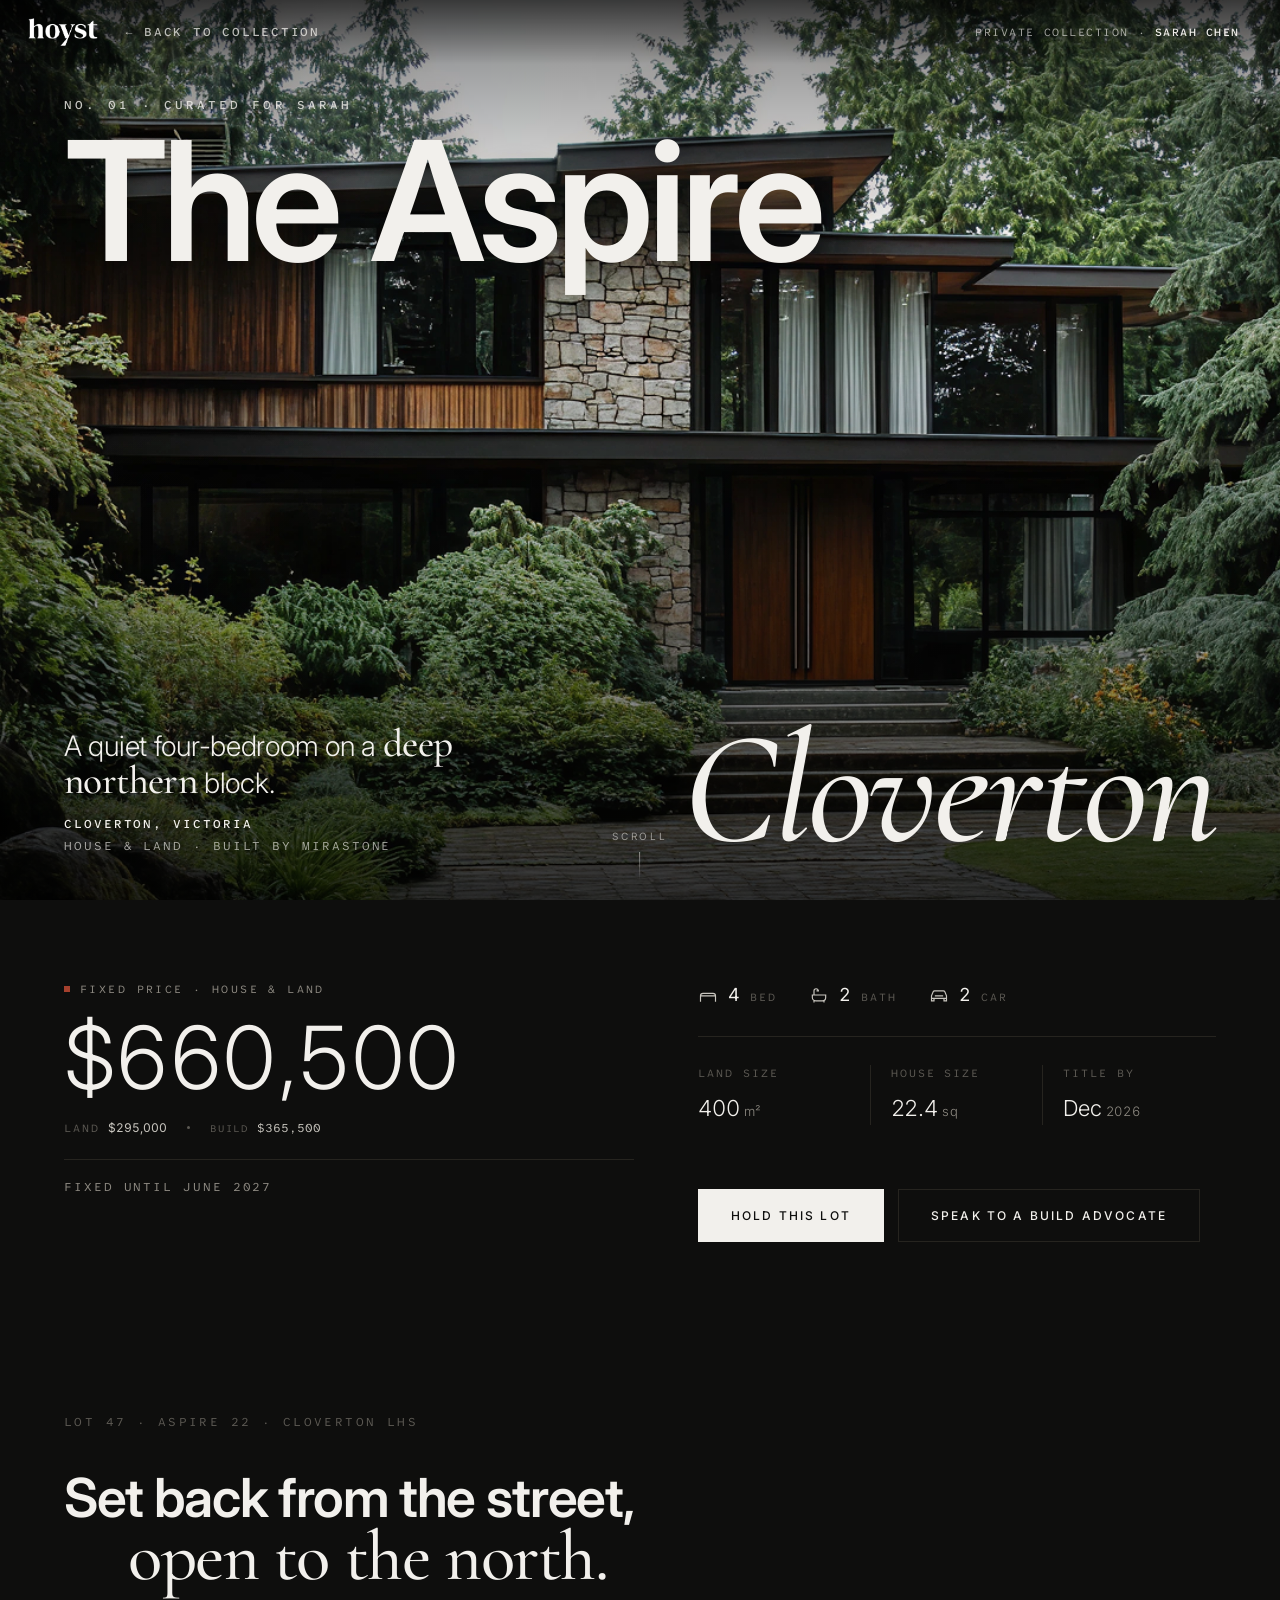
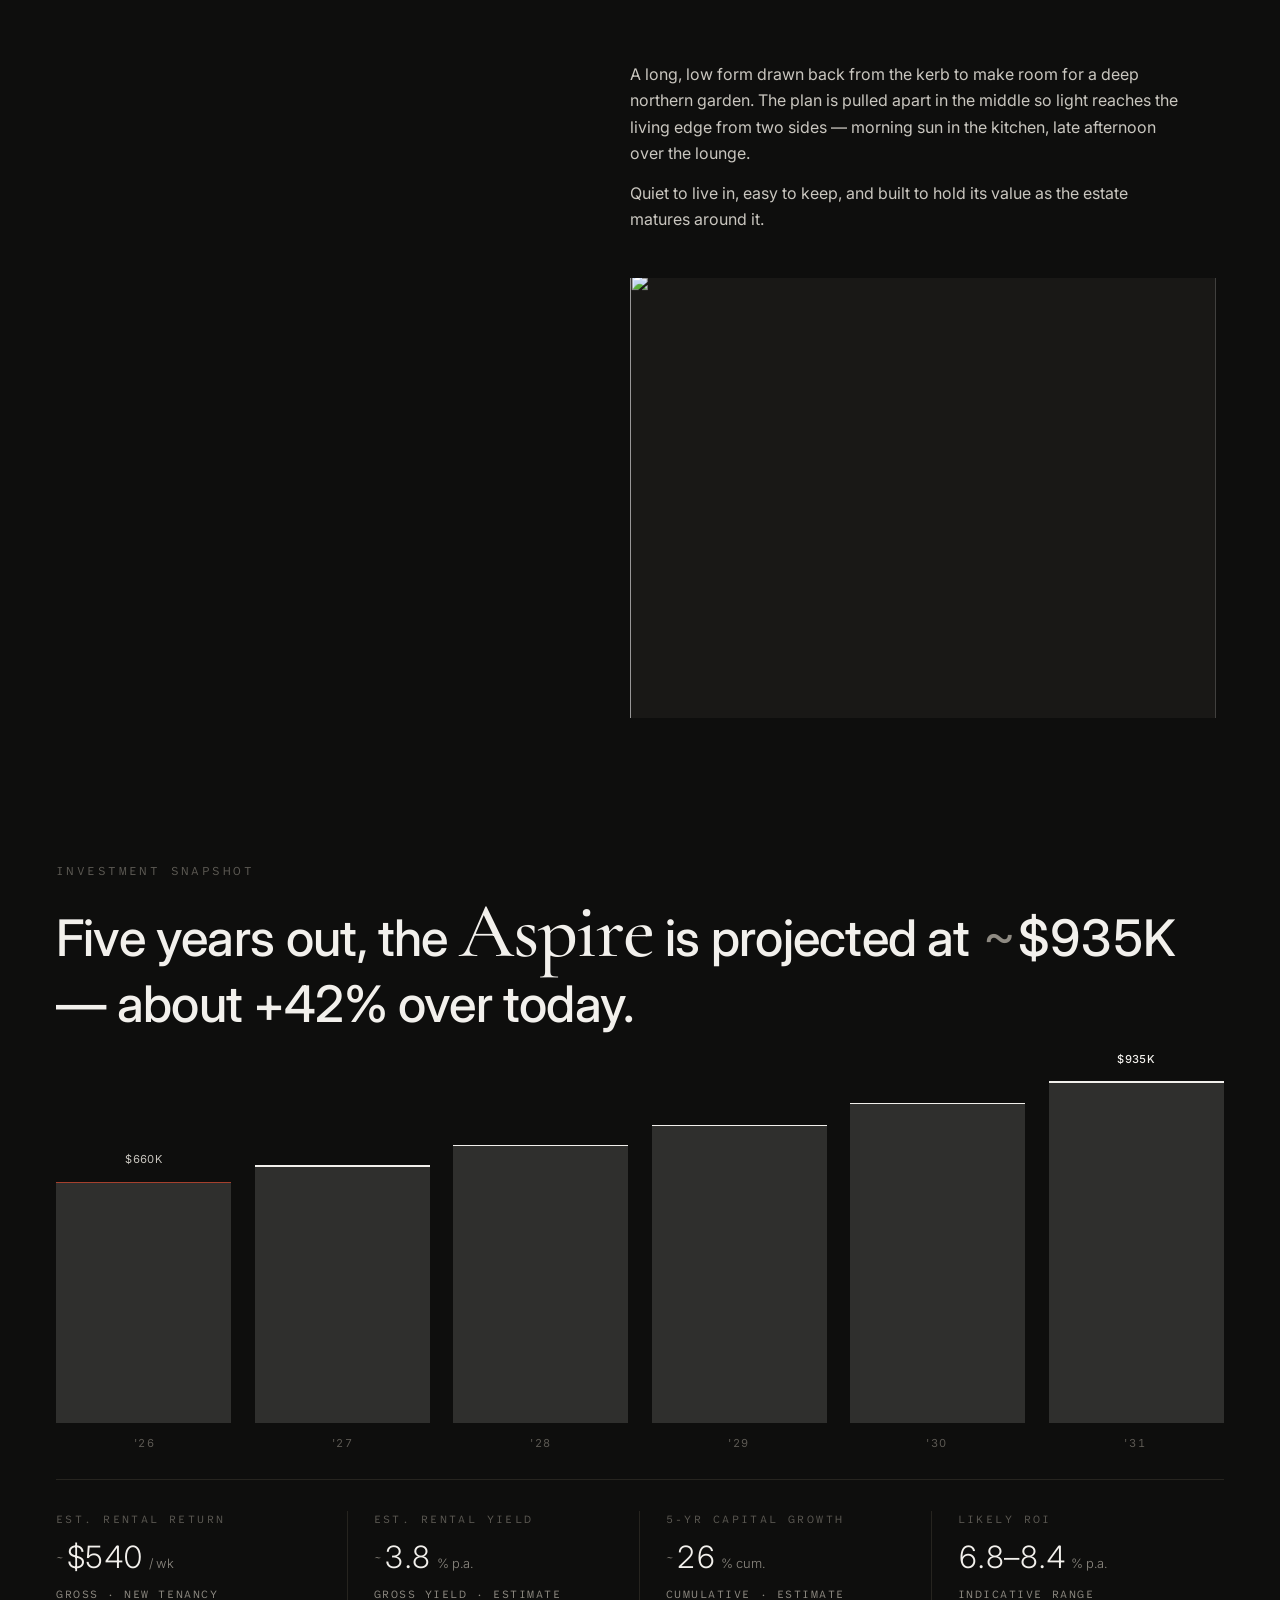
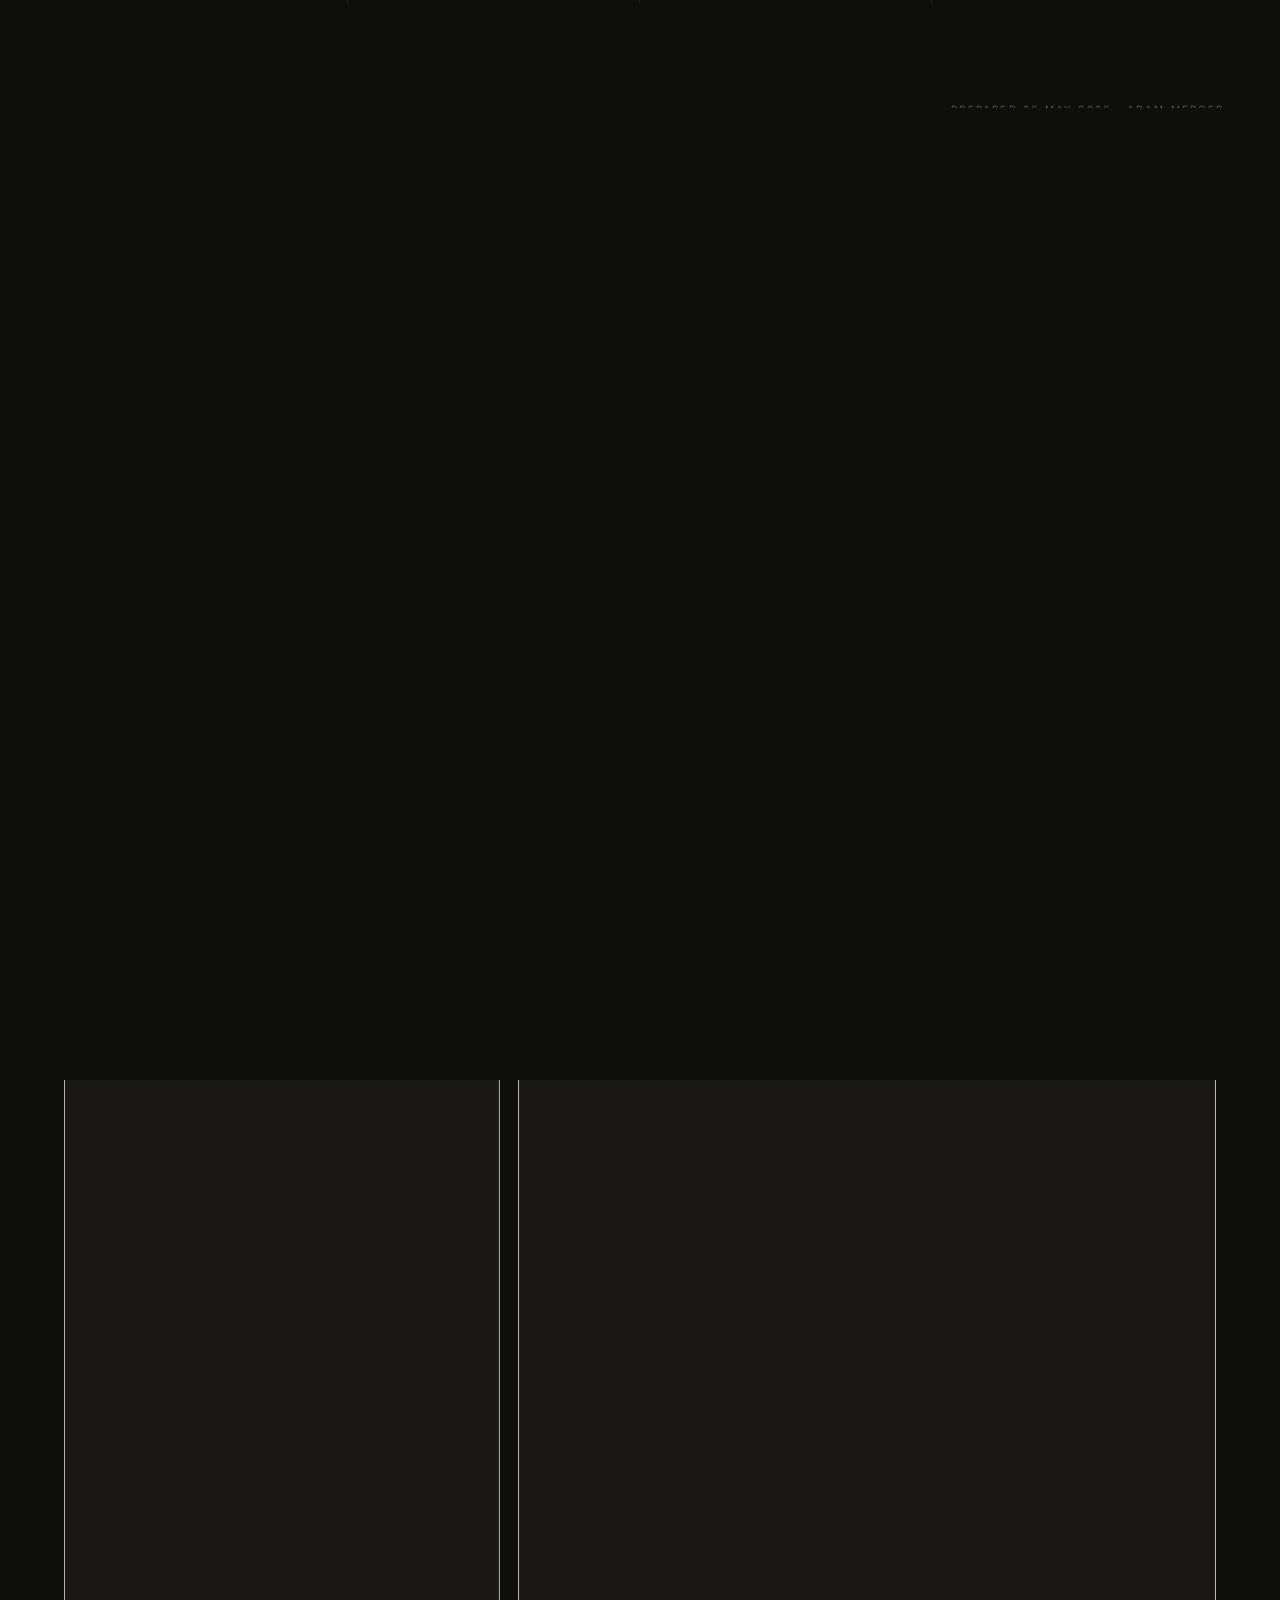
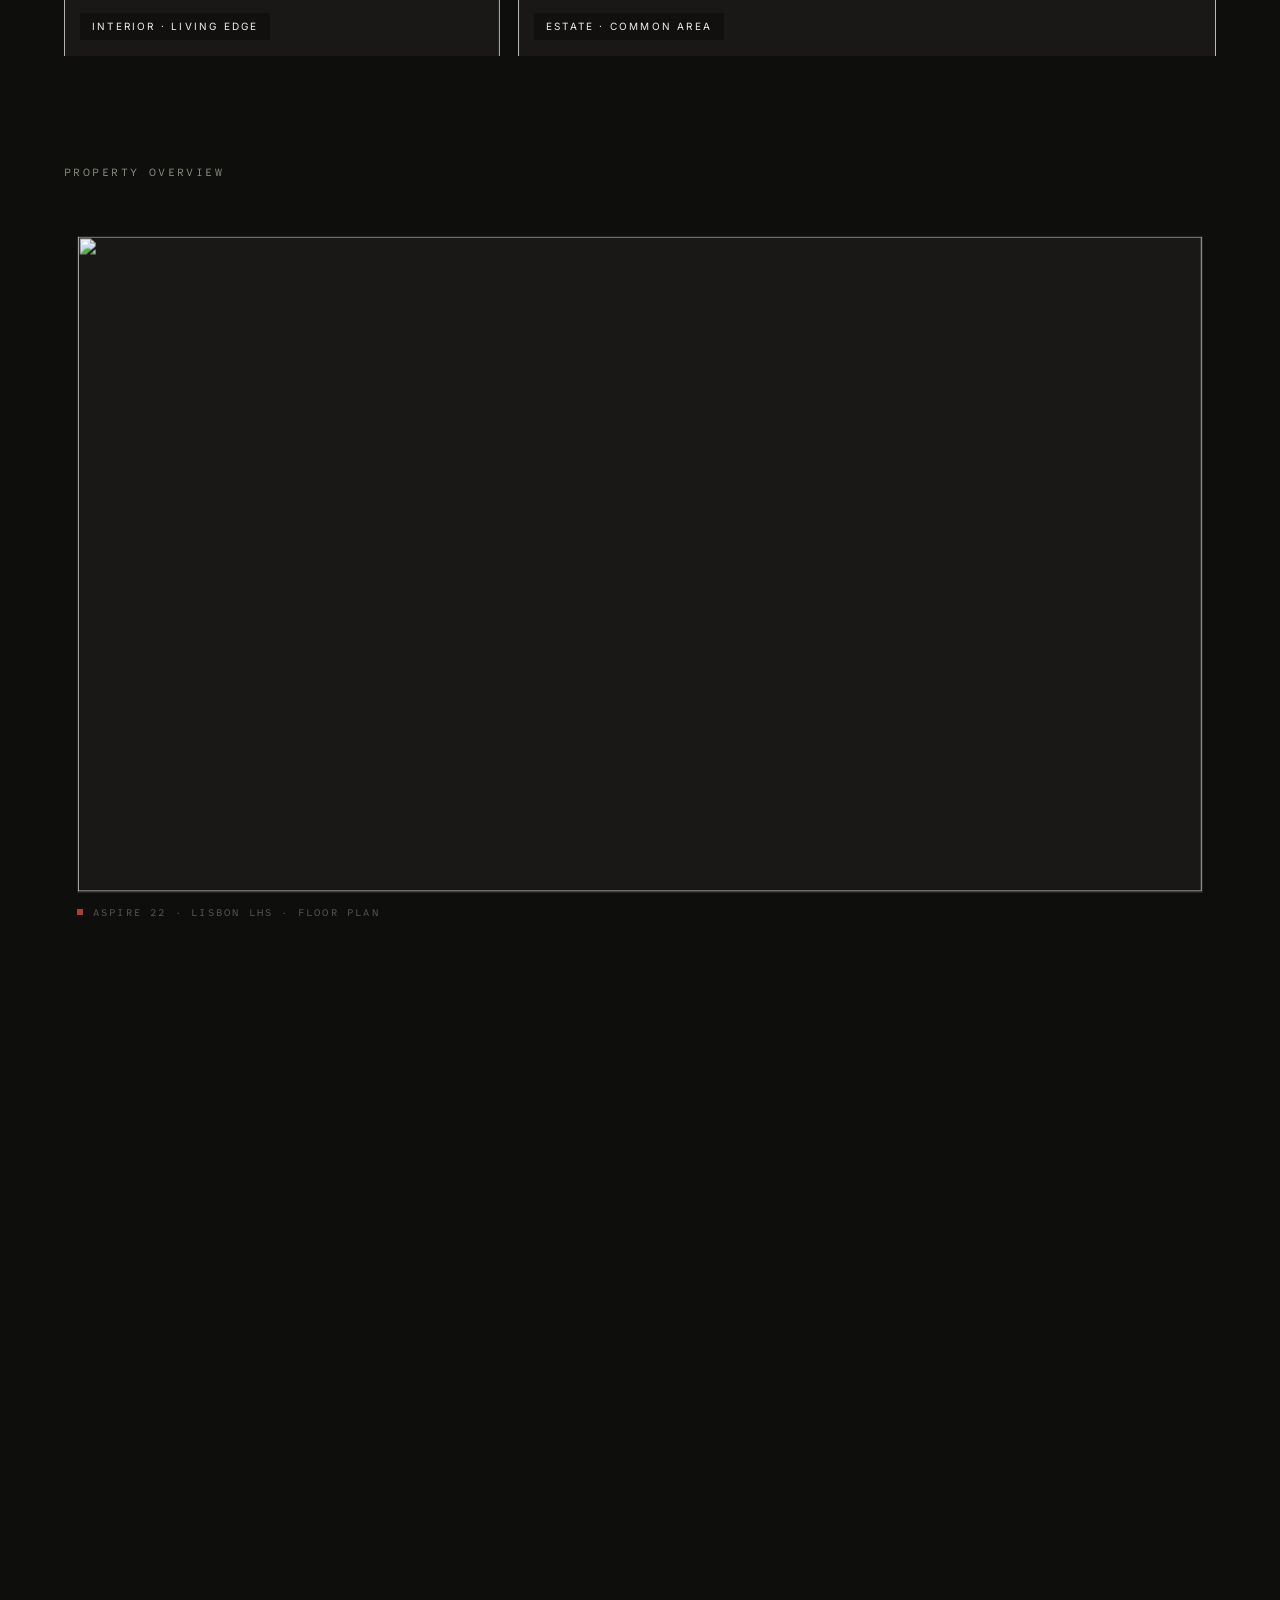
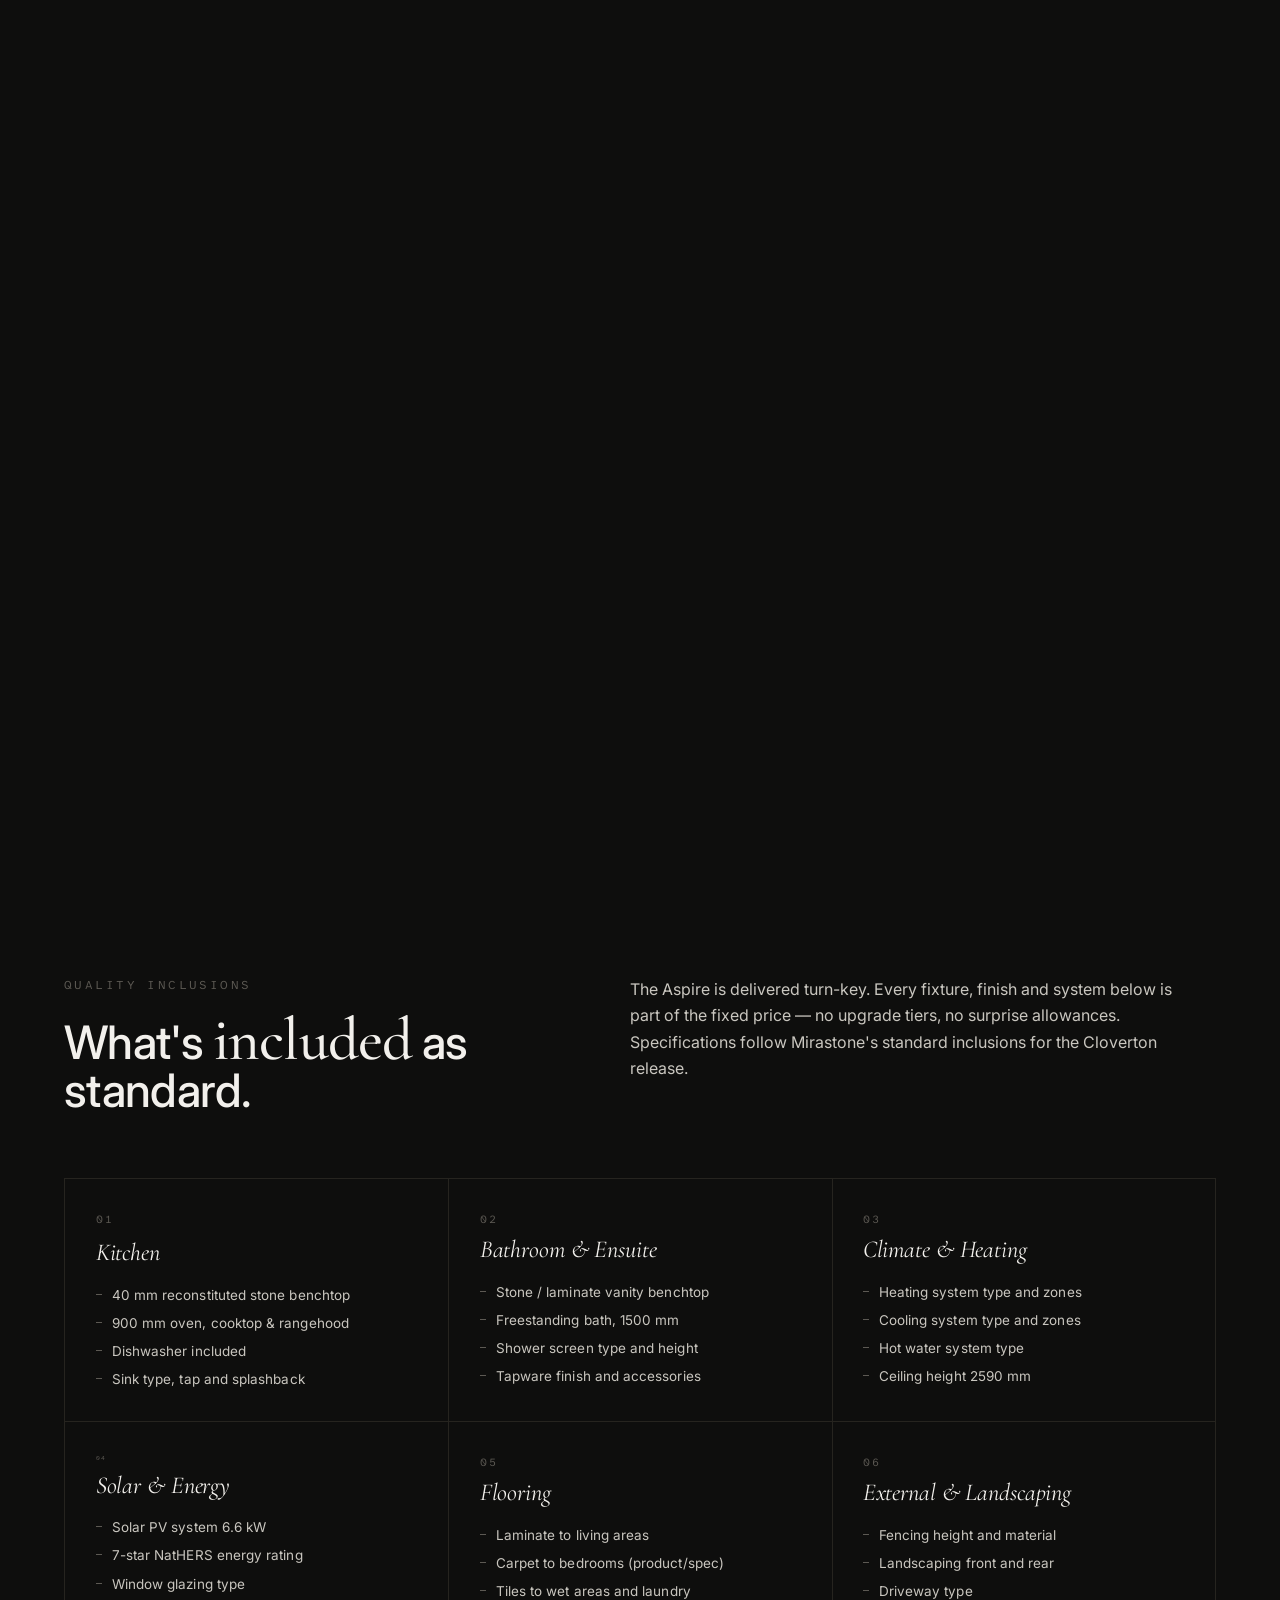
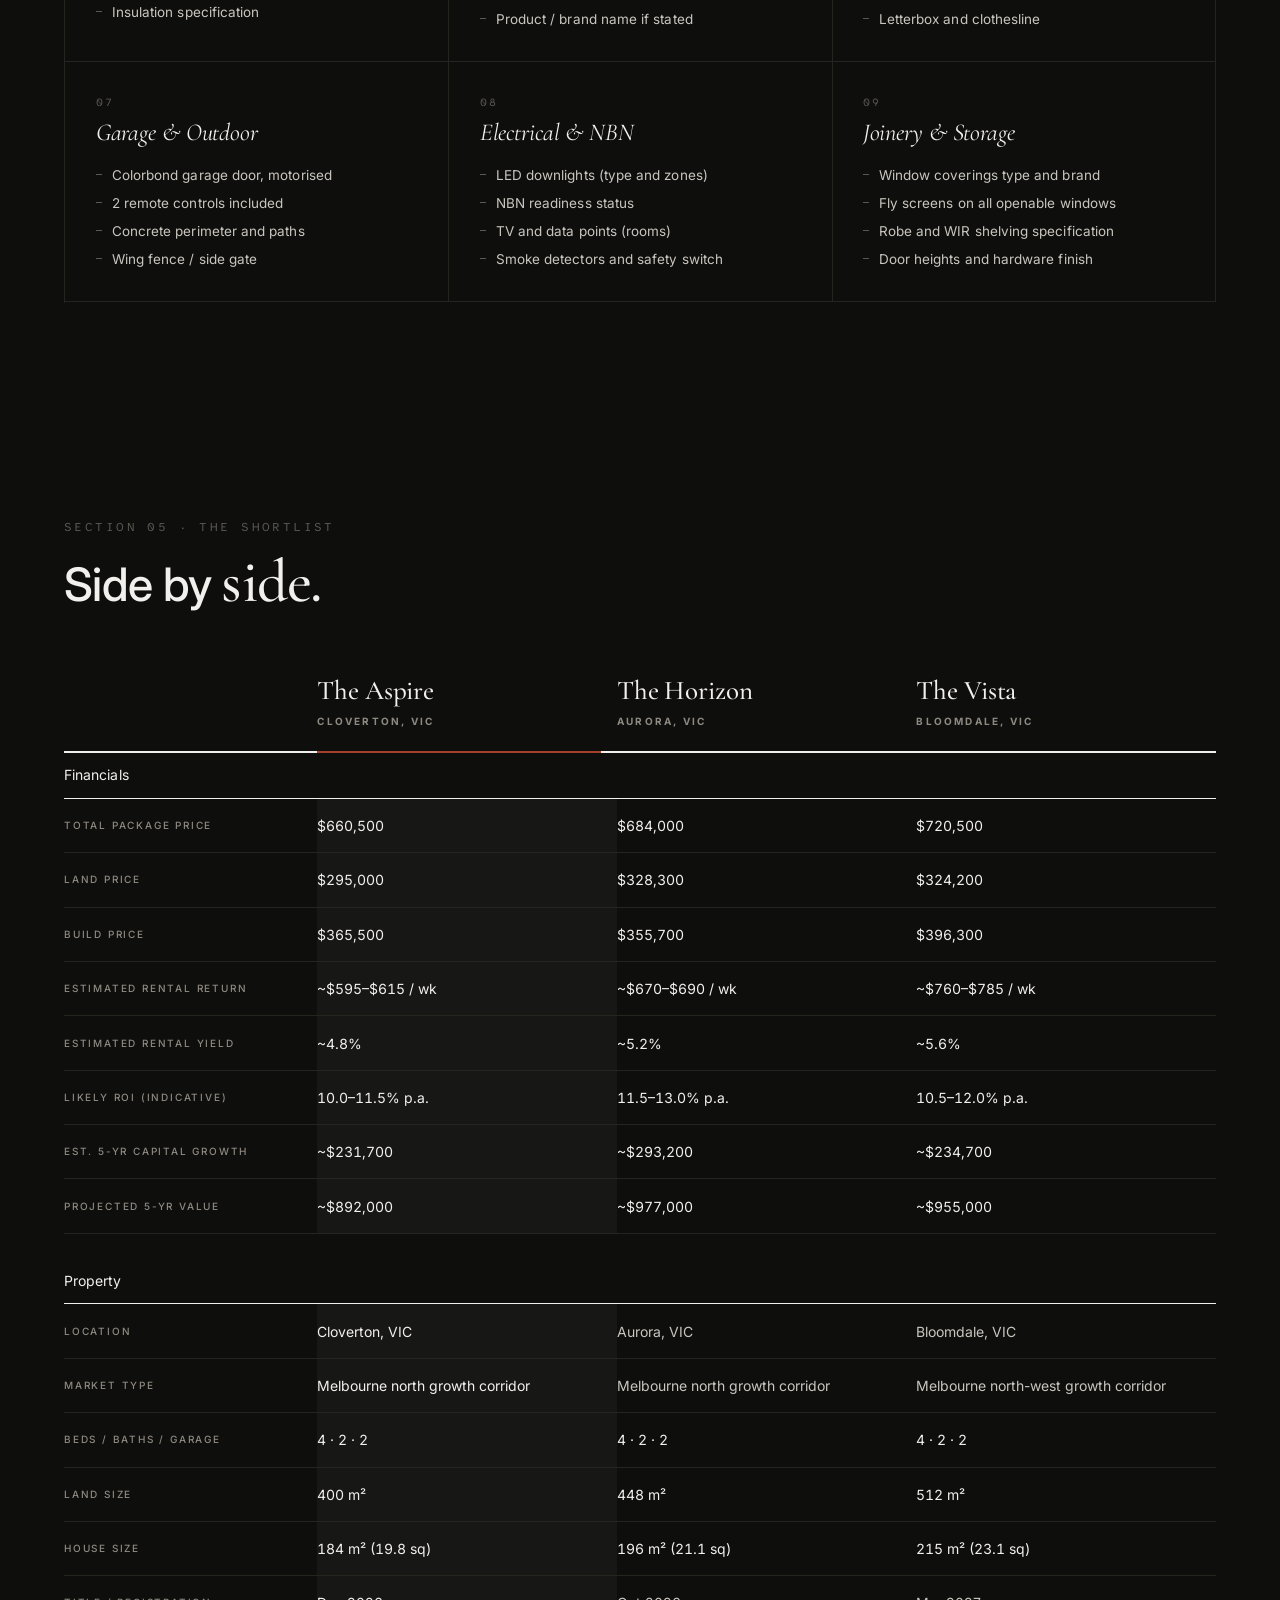
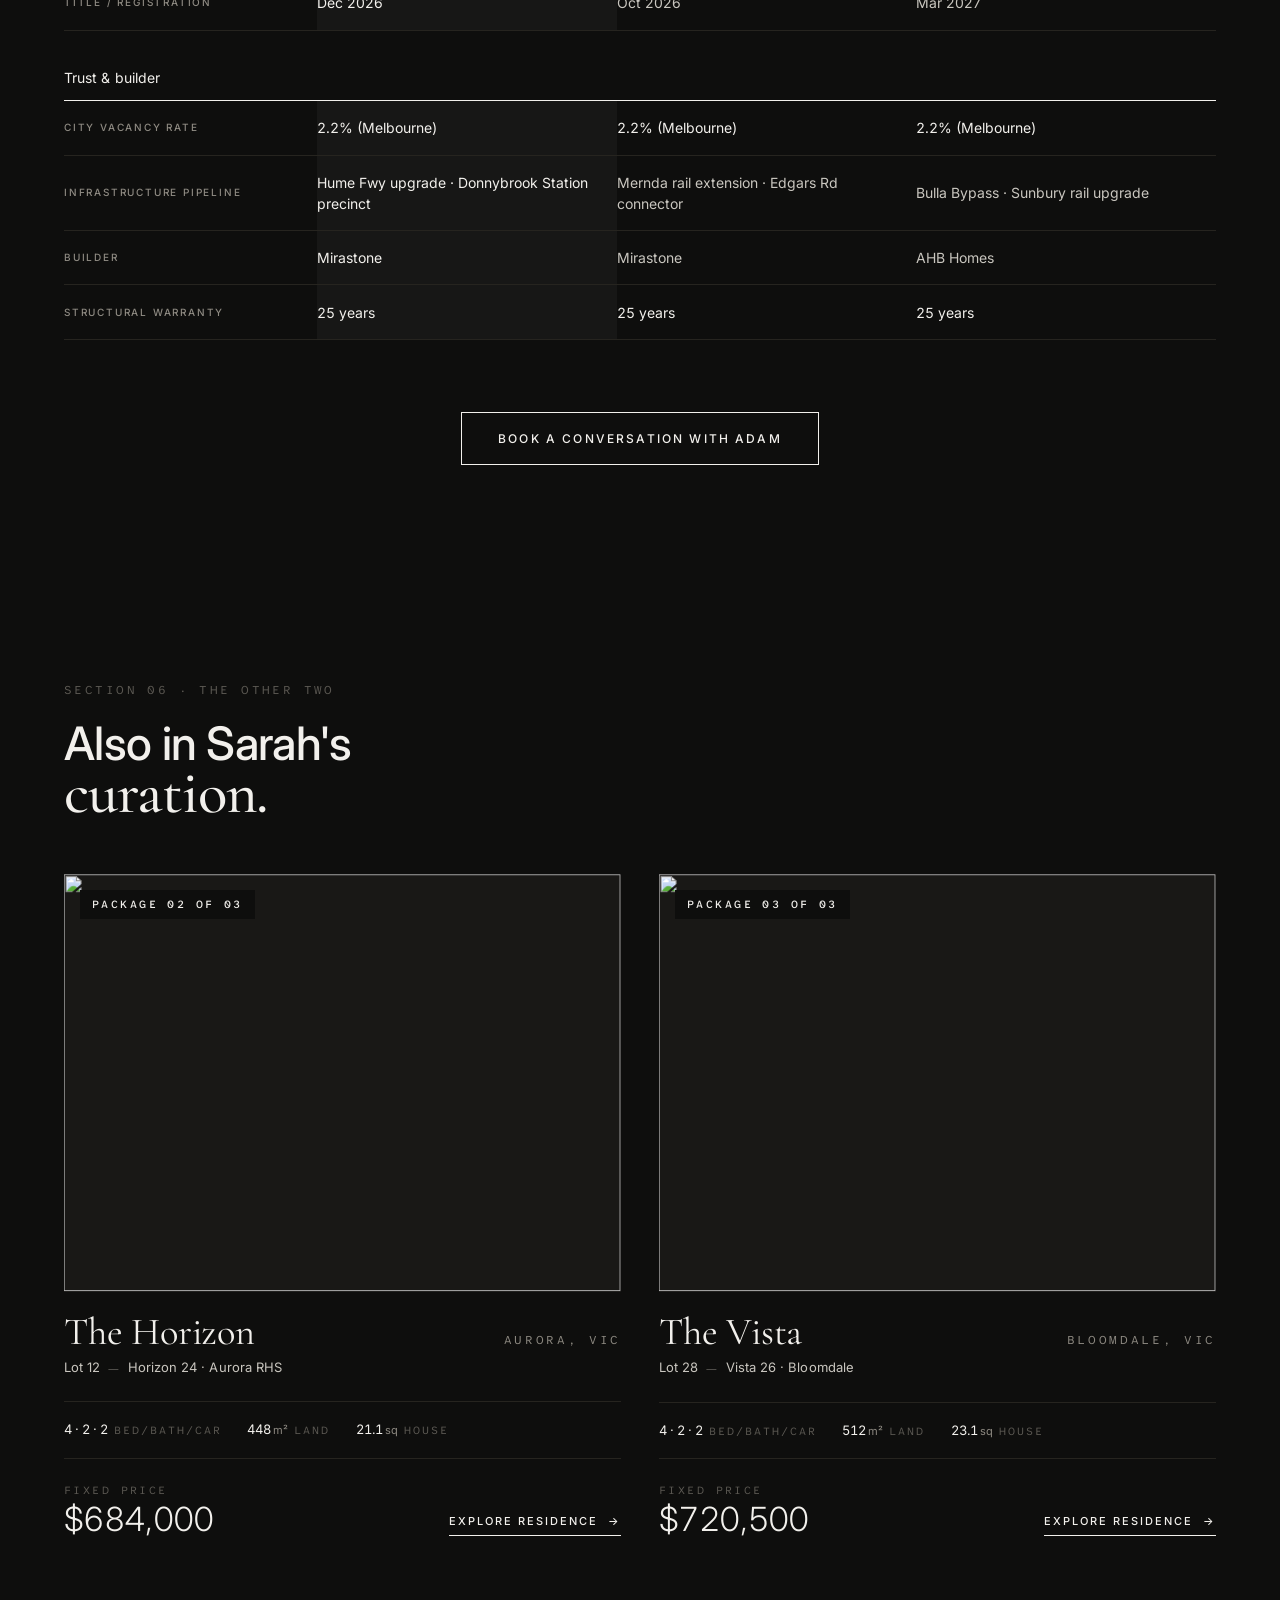
==== commit df0124c0: "Wire static image src fallbacks to all image slots https://claude.ai/code/session_01BnEqK475dxAeABvC" ====
--- a/The Aspire - Package Detail.html
+++ b/The Aspire - Package Detail.html
@@ -2445,7 +2445,7 @@
       </div>
       <figure class="pf-photo">
         <div class="pf-frame" data-parallax>
-          <image-slot id="pkg-aerial" shape="rect" placeholder="The Aspire — aerial / lifestyle"></image-slot>
+          <image-slot id="pkg-aerial" shape="rect" placeholder="The Aspire — aerial / lifestyle" src="assets/pkg-aerial.jpg"></image-slot>
         </div>
       </figure>
     </div>
@@ -2538,11 +2538,11 @@
   <div class="moments-grid">
     <div class="moment">
       <span class="cap">Interior · Living edge</span>
-      <image-slot id="moment-interior" shape="rect" placeholder="Interior — living moment"></image-slot>
+      <image-slot id="moment-interior" shape="rect" placeholder="Interior — living moment" src="assets/moment-interior.jpg"></image-slot>
     </div>
     <div class="moment">
       <span class="cap">Estate · Common area</span>
-      <image-slot id="moment-estate" shape="rect" placeholder="Estate — common area"></image-slot>
+      <image-slot id="moment-estate" shape="rect" placeholder="Estate — common area" src="assets/moment-estate.jpg"></image-slot>
     </div>
   </div>
 </section>
@@ -2568,6 +2568,7 @@
           <image-slot
             id="aspire-floorplan"
             shape="rect"
+            src="assets/aspire-floorplan.jpg"
             placeholder="Floor plan · all rooms labelled with mm dimensions"></image-slot>
         </div>
         <div class="ov-plan-cap">
@@ -2934,7 +2935,7 @@
     <a href="#" class="other-card" style="--i:0" data-screen-label="Other · The Horizon">
       <div class="photo">
         <span class="num-badge" style="font-family: &quot;Atkinson Hyperlegible Mono&quot;; font-size: 11px">Package 02 of 03</span>
-        <image-slot id="other-horizon" shape="rect" placeholder="The Horizon — exterior"></image-slot>
+        <image-slot id="other-horizon" shape="rect" placeholder="The Horizon — exterior" src="assets/other-horizon.jpg"></image-slot>
       </div>
       <div class="head">
         <h3 class="name">The Horizon</h3>
@@ -2962,7 +2963,7 @@
     <a href="#" class="other-card" style="--i:1" data-screen-label="Other · The Vista">
       <div class="photo">
         <span class="num-badge" style="font-family: &quot;Atkinson Hyperlegible Mono&quot;; font-size: 11px">Package 03 of 03</span>
-        <image-slot id="other-vista" shape="rect" placeholder="The Vista — exterior"></image-slot>
+        <image-slot id="other-vista" shape="rect" placeholder="The Vista — exterior" src="assets/other-vista.jpg"></image-slot>
       </div>
       <div class="head">
         <h3 class="name">The Vista</h3>
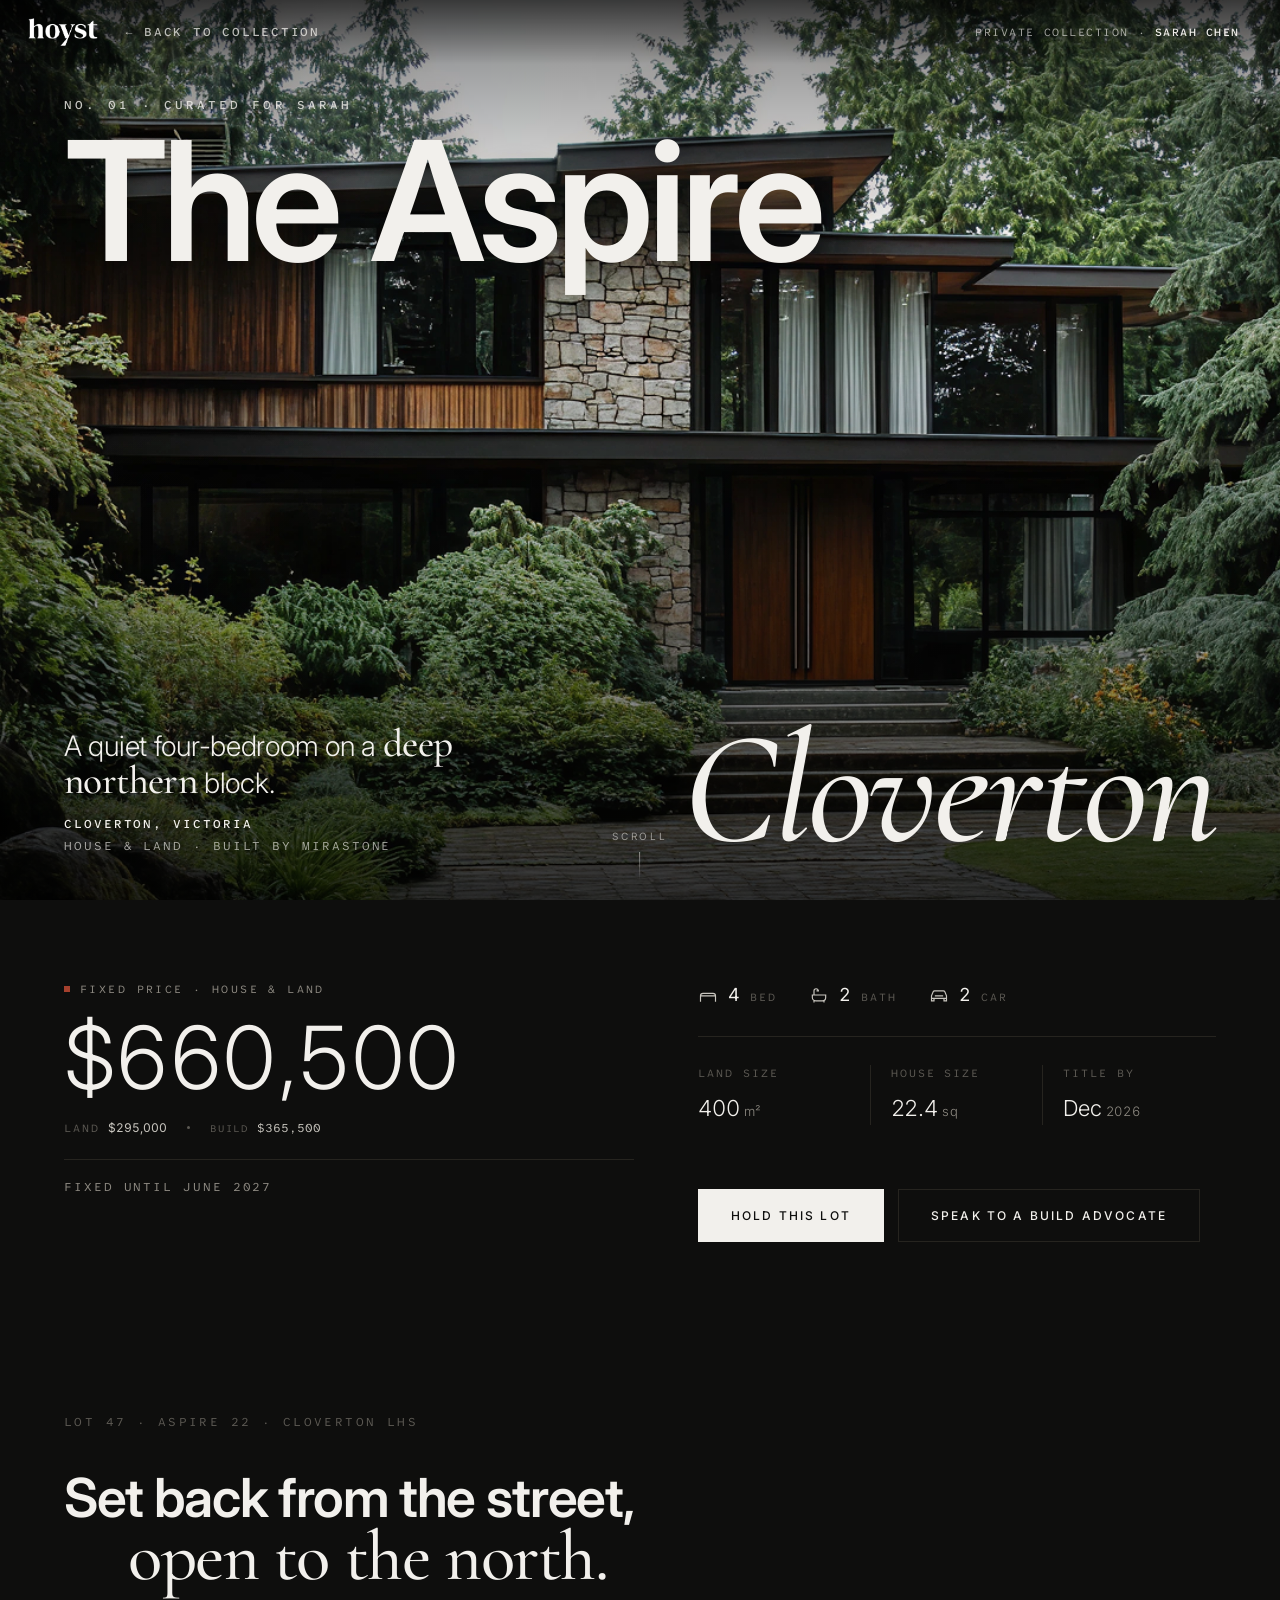
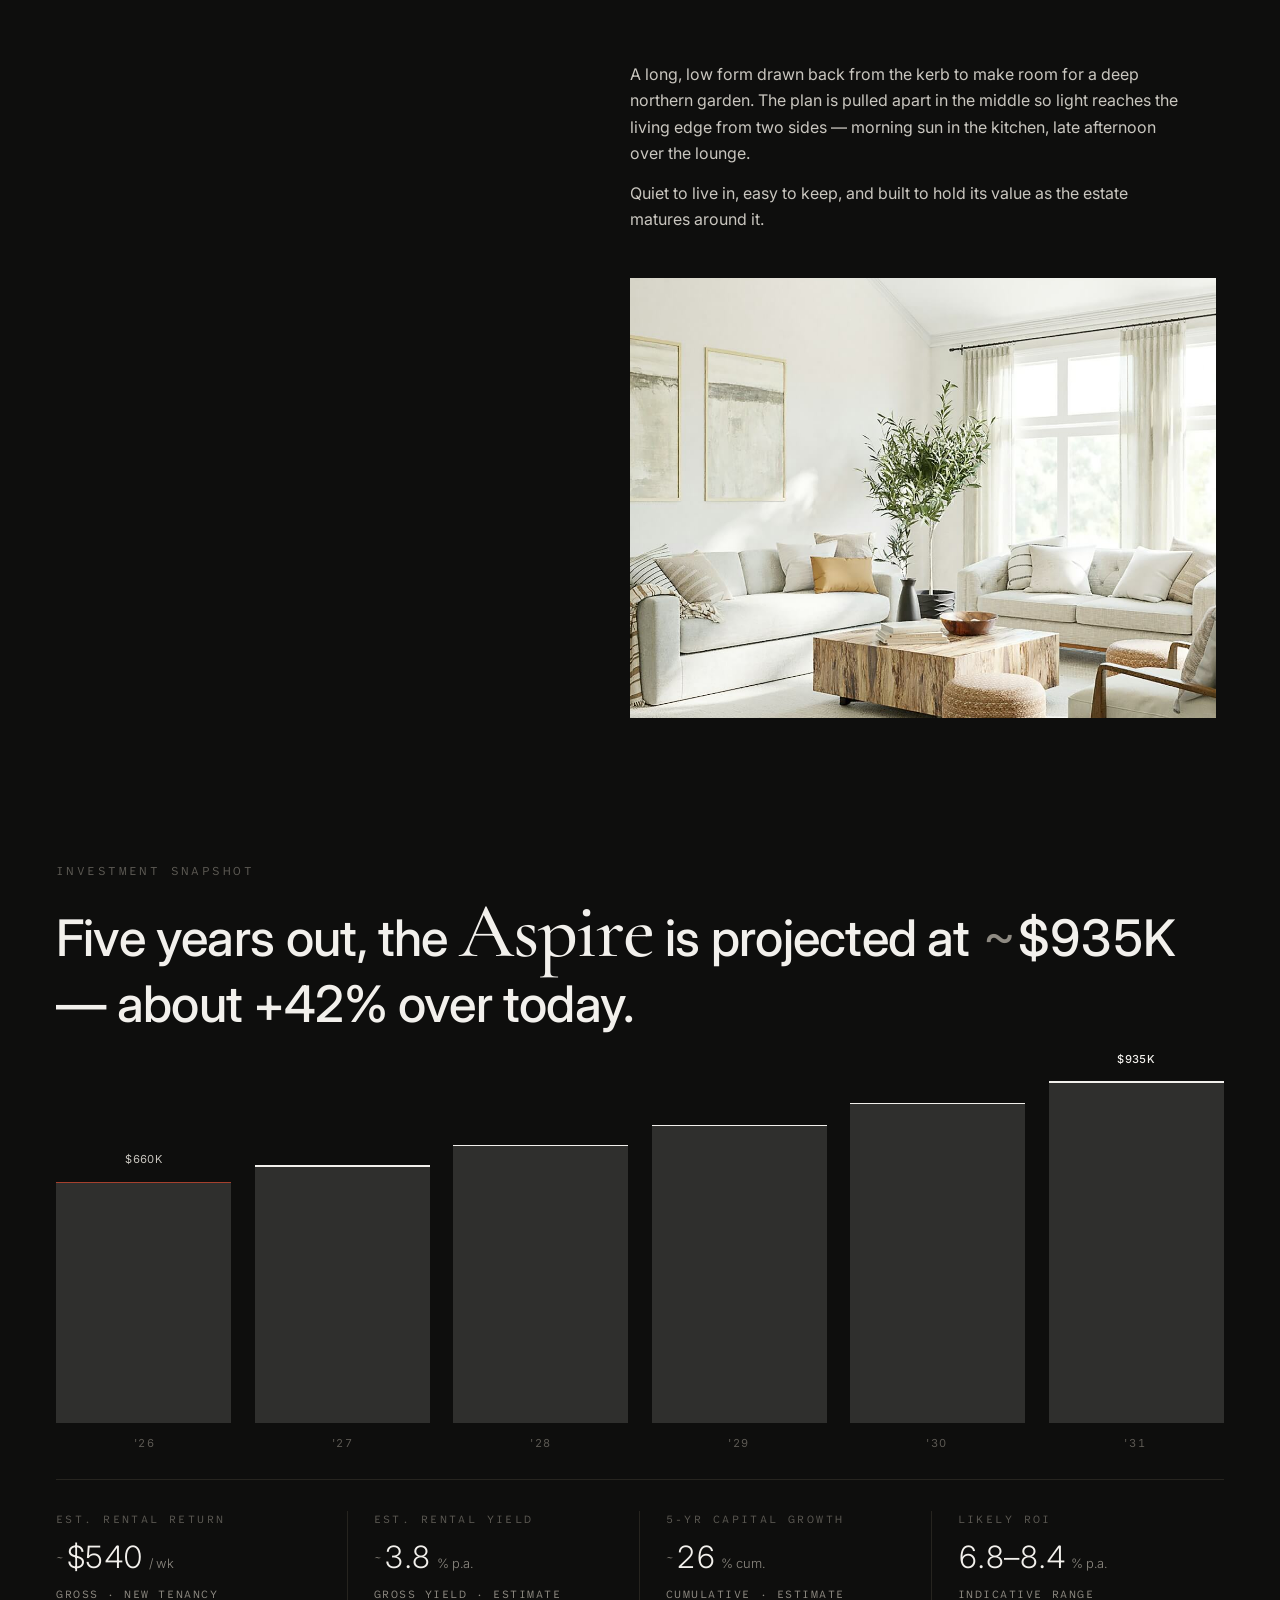
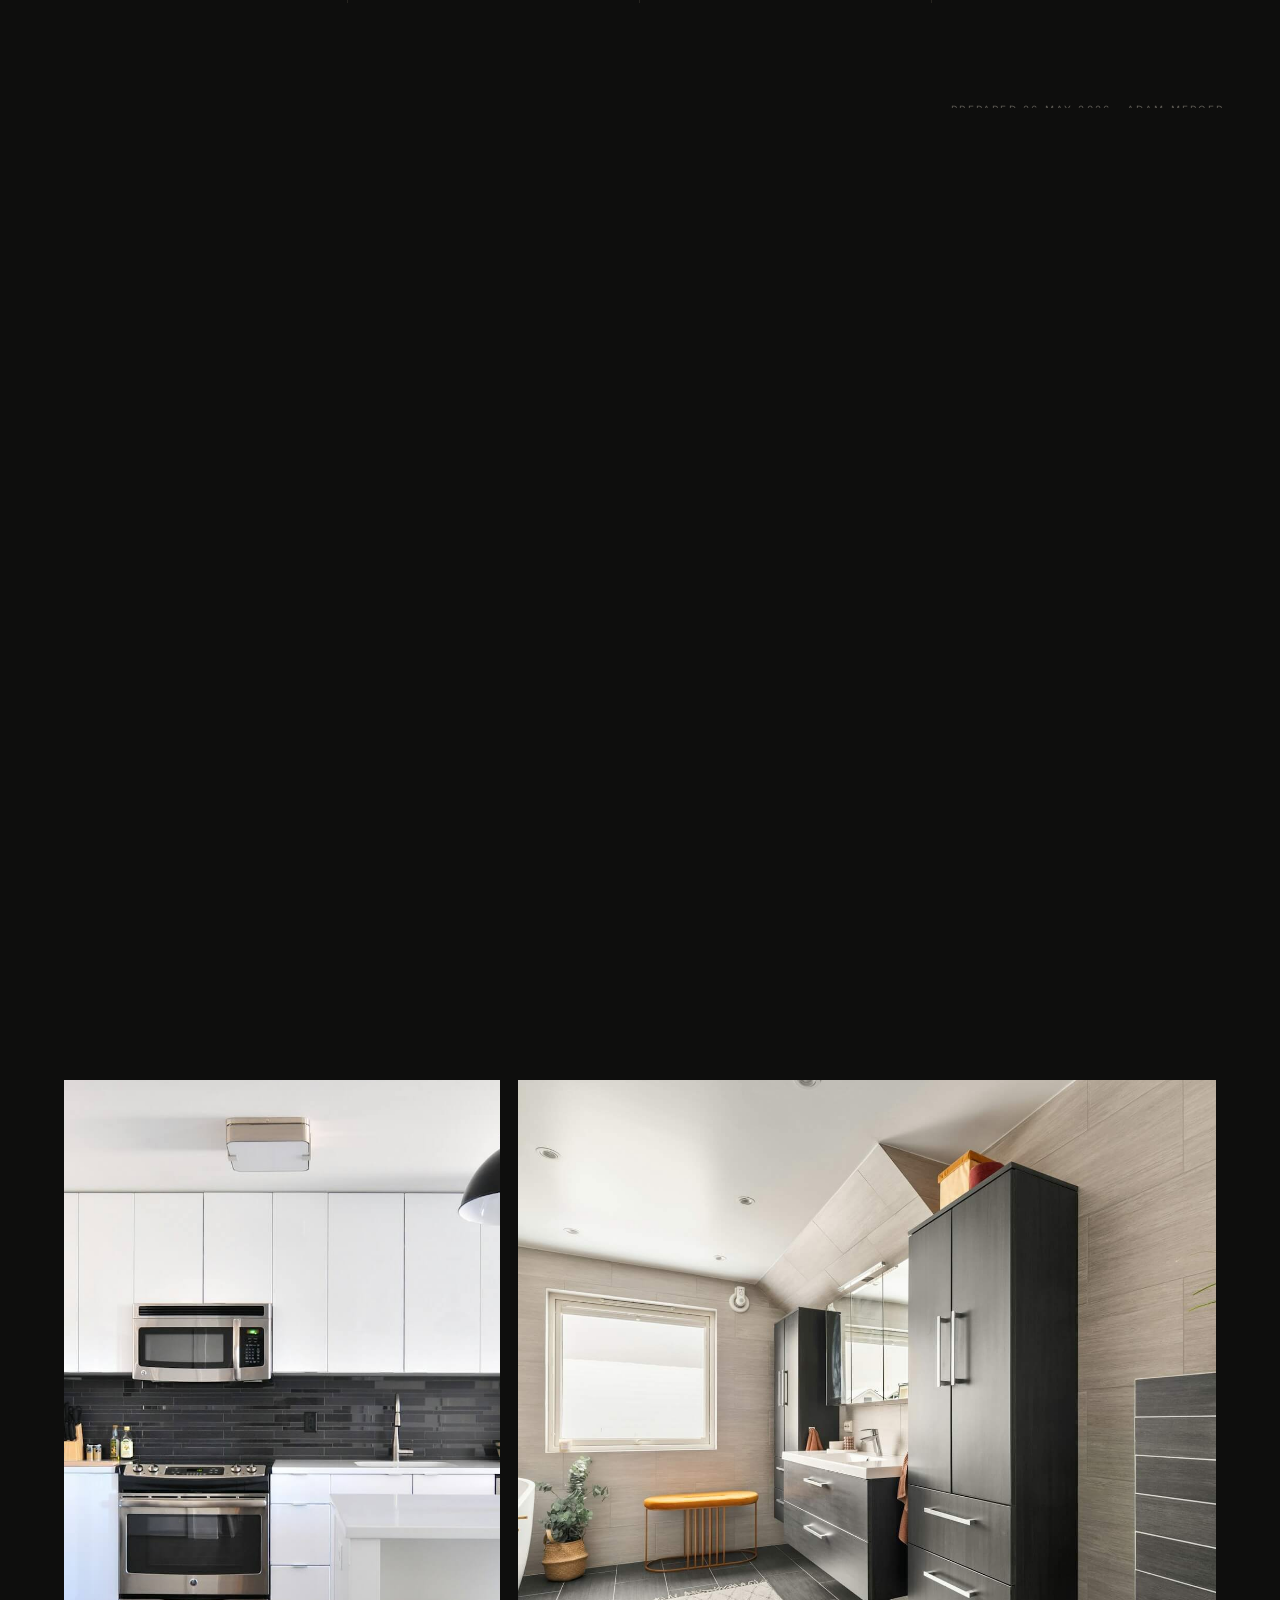
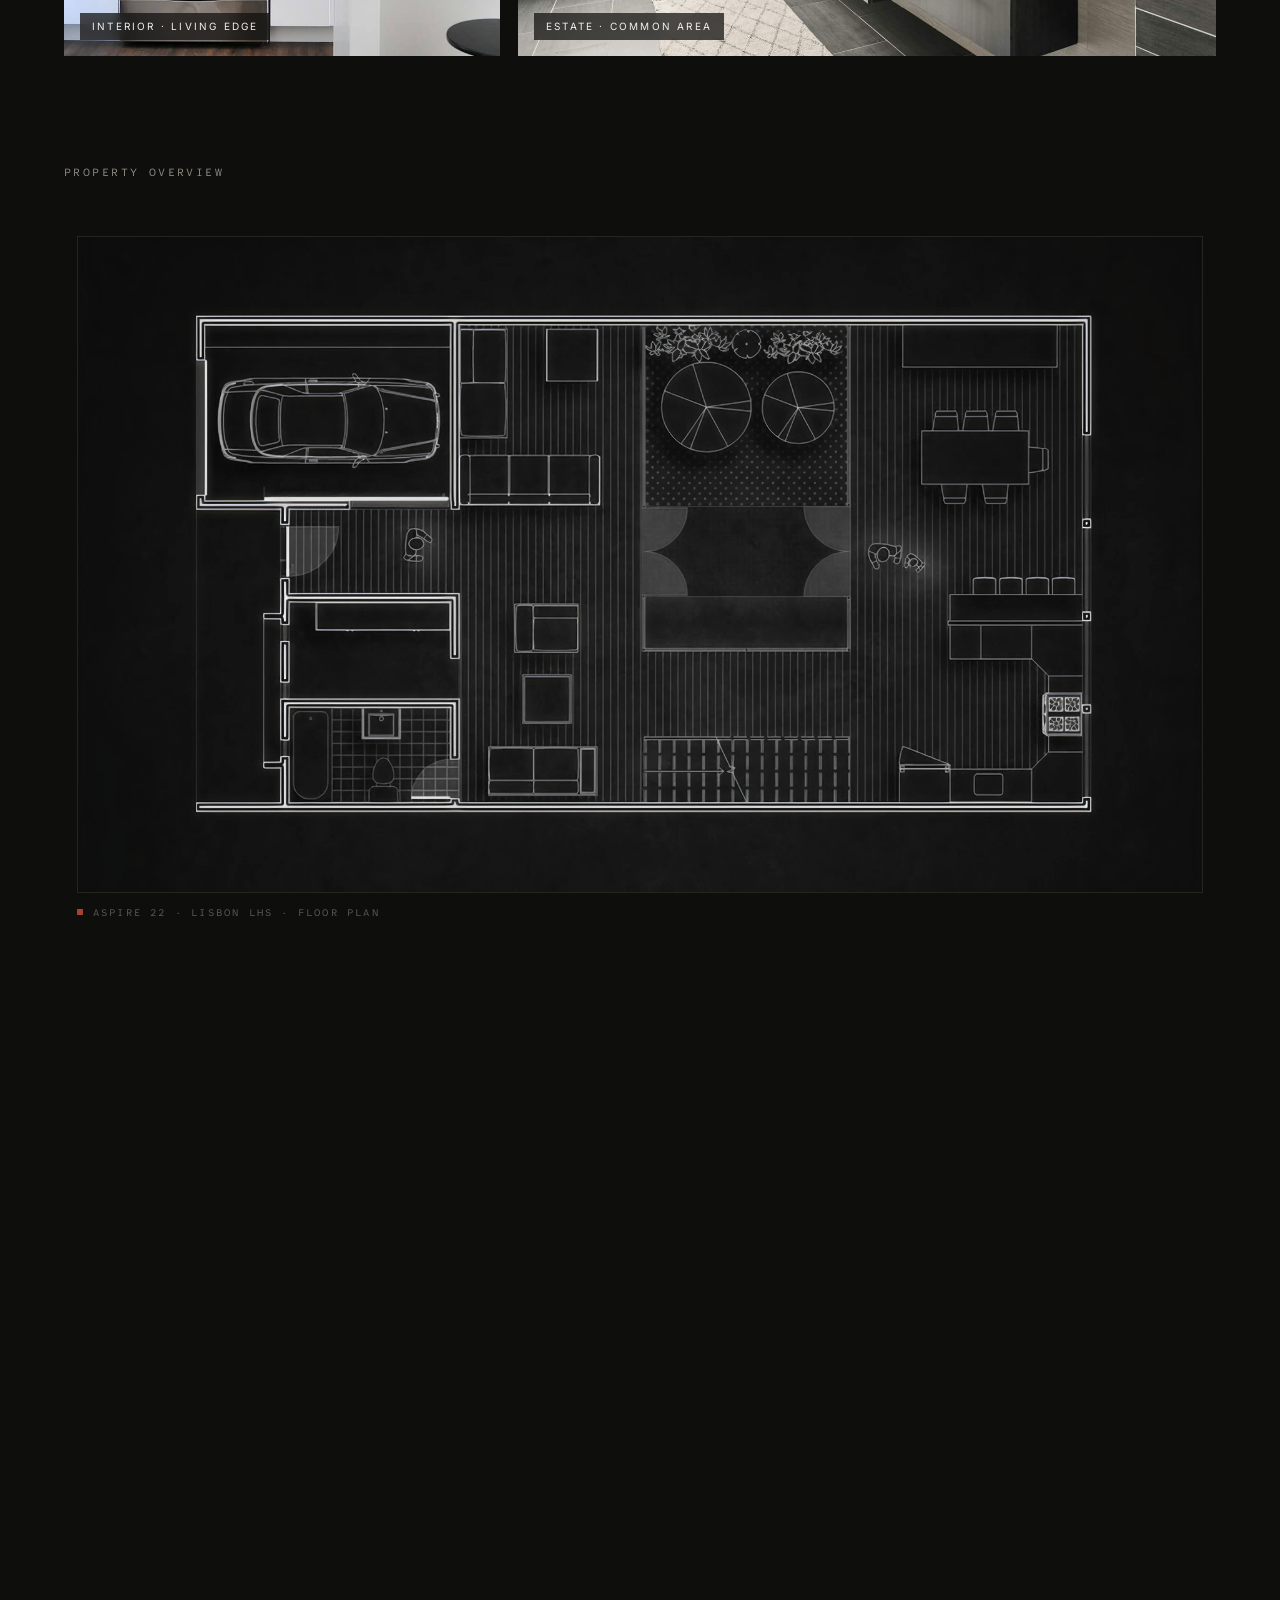
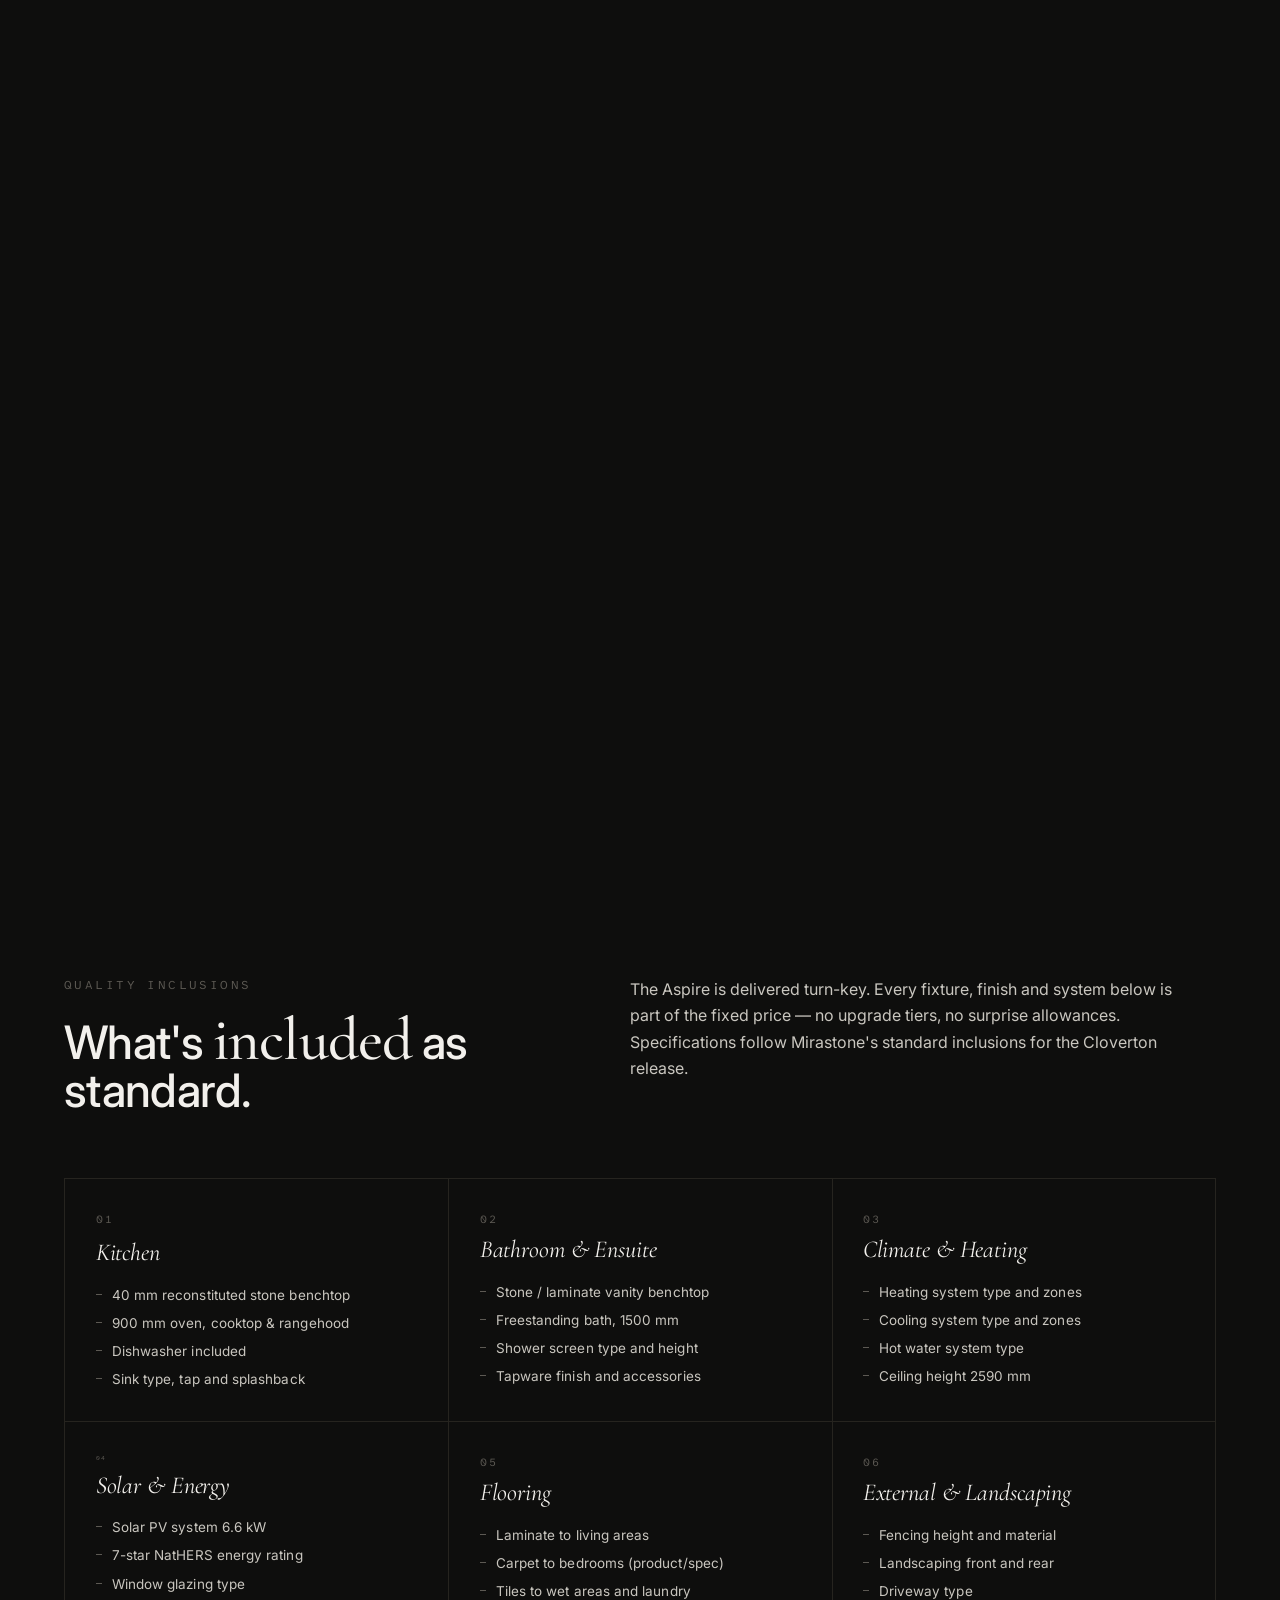
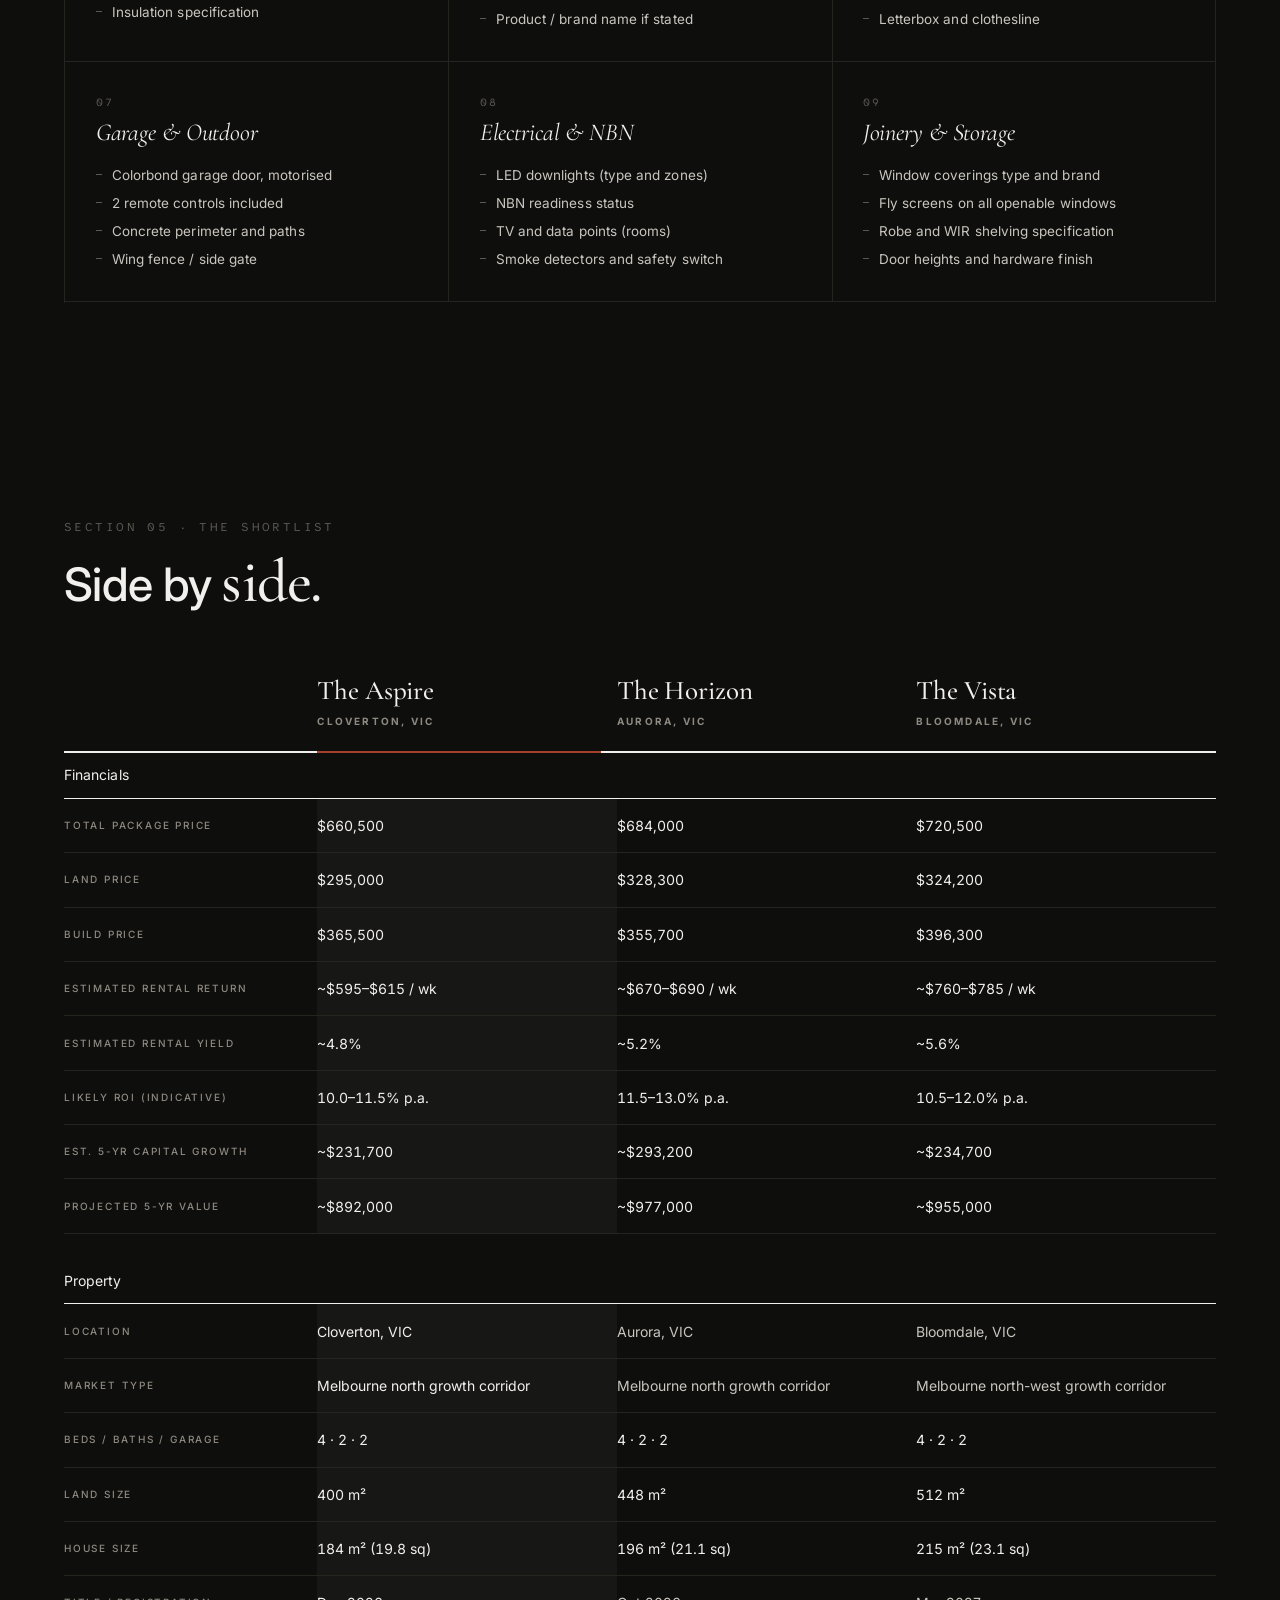
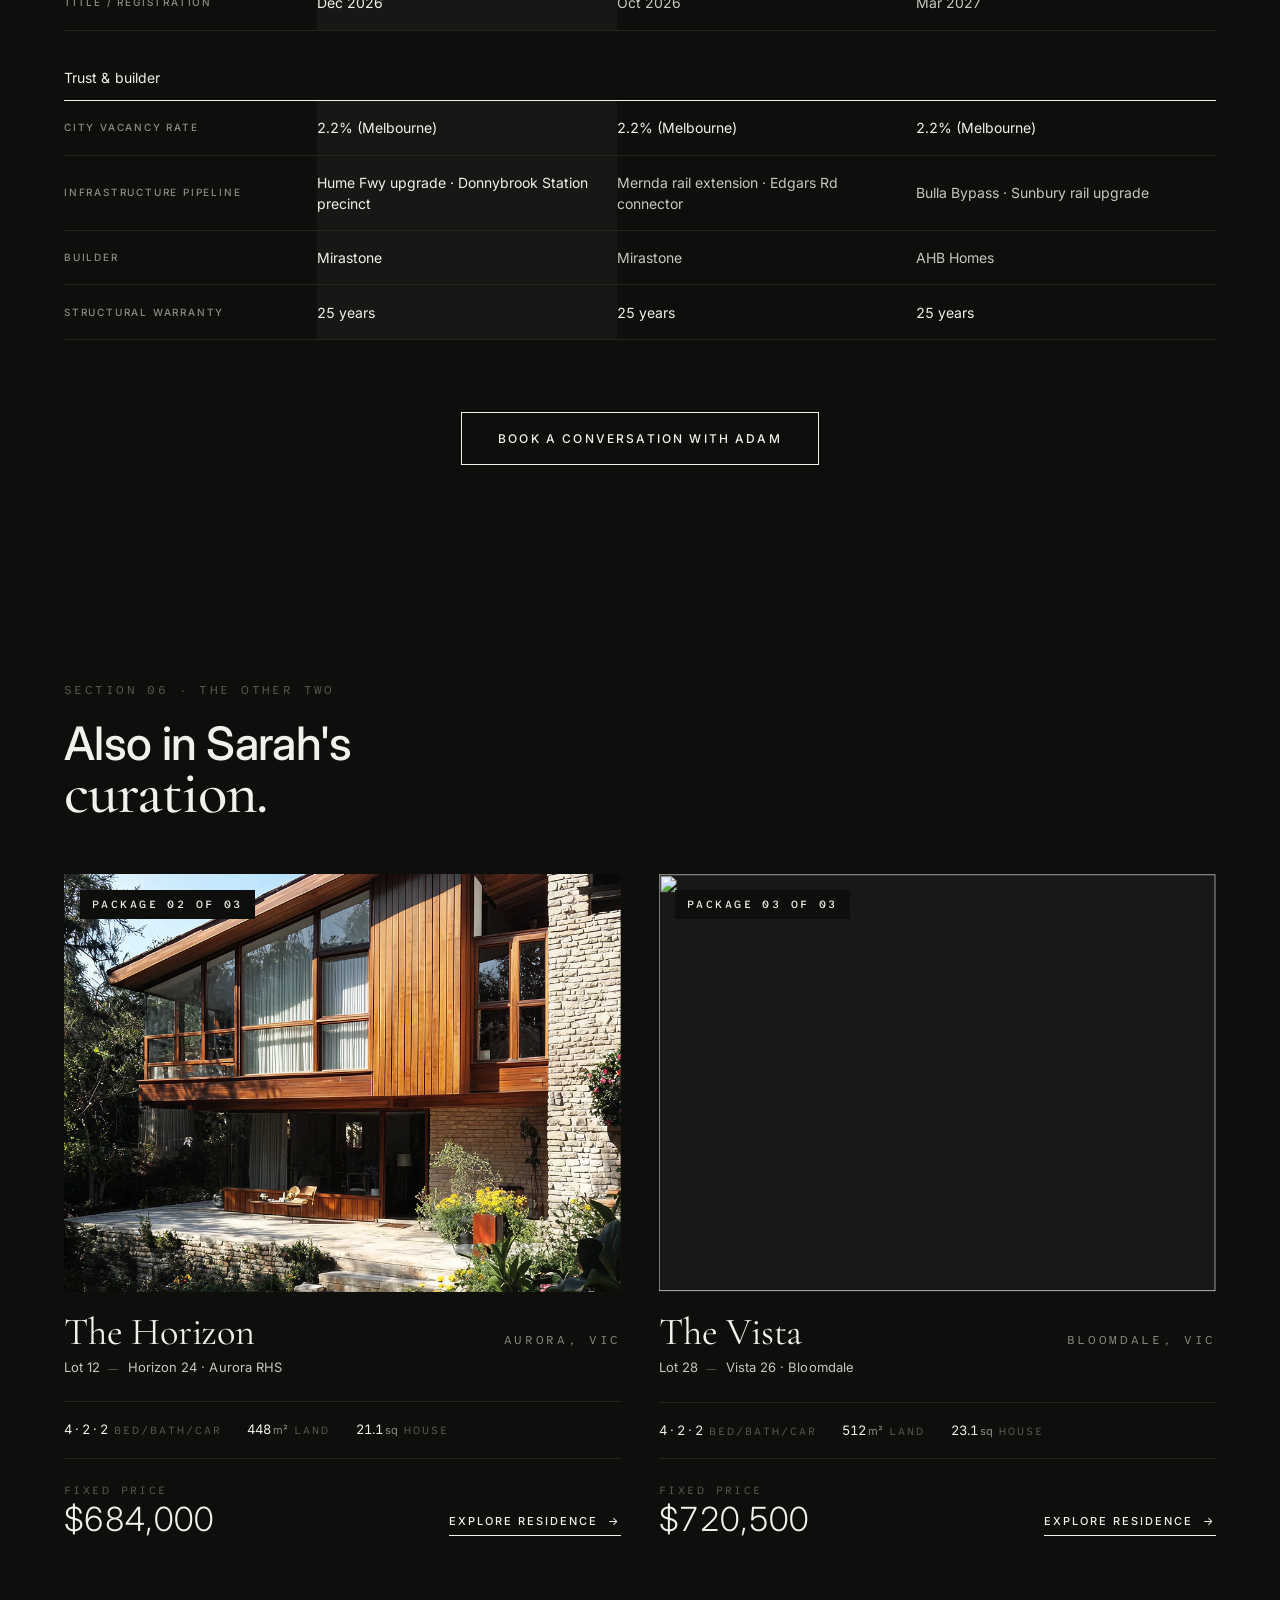
==== commit 1d508939: "Clean up double-extension filenames and fix src paths https://claude.ai/code/session_01BnEqK475dxAeA" ====
--- a/The Aspire - Package Detail.html
+++ b/The Aspire - Package Detail.html
@@ -2568,7 +2568,7 @@
           <image-slot
             id="aspire-floorplan"
             shape="rect"
-            src="assets/aspire-floorplan.jpg"
+            src="assets/aspire-floorplan.png"
             placeholder="Floor plan · all rooms labelled with mm dimensions"></image-slot>
         </div>
         <div class="ov-plan-cap">
@@ -2935,7 +2935,7 @@
     <a href="#" class="other-card" style="--i:0" data-screen-label="Other · The Horizon">
       <div class="photo">
         <span class="num-badge" style="font-family: &quot;Atkinson Hyperlegible Mono&quot;; font-size: 11px">Package 02 of 03</span>
-        <image-slot id="other-horizon" shape="rect" placeholder="The Horizon — exterior" src="assets/other-horizon.jpg"></image-slot>
+        <image-slot id="other-horizon" shape="rect" placeholder="The Horizon — exterior" src="assets/other-horizon.png"></image-slot>
       </div>
       <div class="head">
         <h3 class="name">The Horizon</h3>
@@ -2963,7 +2963,7 @@
     <a href="#" class="other-card" style="--i:1" data-screen-label="Other · The Vista">
       <div class="photo">
         <span class="num-badge" style="font-family: &quot;Atkinson Hyperlegible Mono&quot;; font-size: 11px">Package 03 of 03</span>
-        <image-slot id="other-vista" shape="rect" placeholder="The Vista — exterior" src="assets/other-vista.jpg"></image-slot>
+        <image-slot id="other-vista" shape="rect" placeholder="The Vista — exterior" src="assets/other-vista.png"></image-slot>
       </div>
       <div class="head">
         <h3 class="name">The Vista</h3>
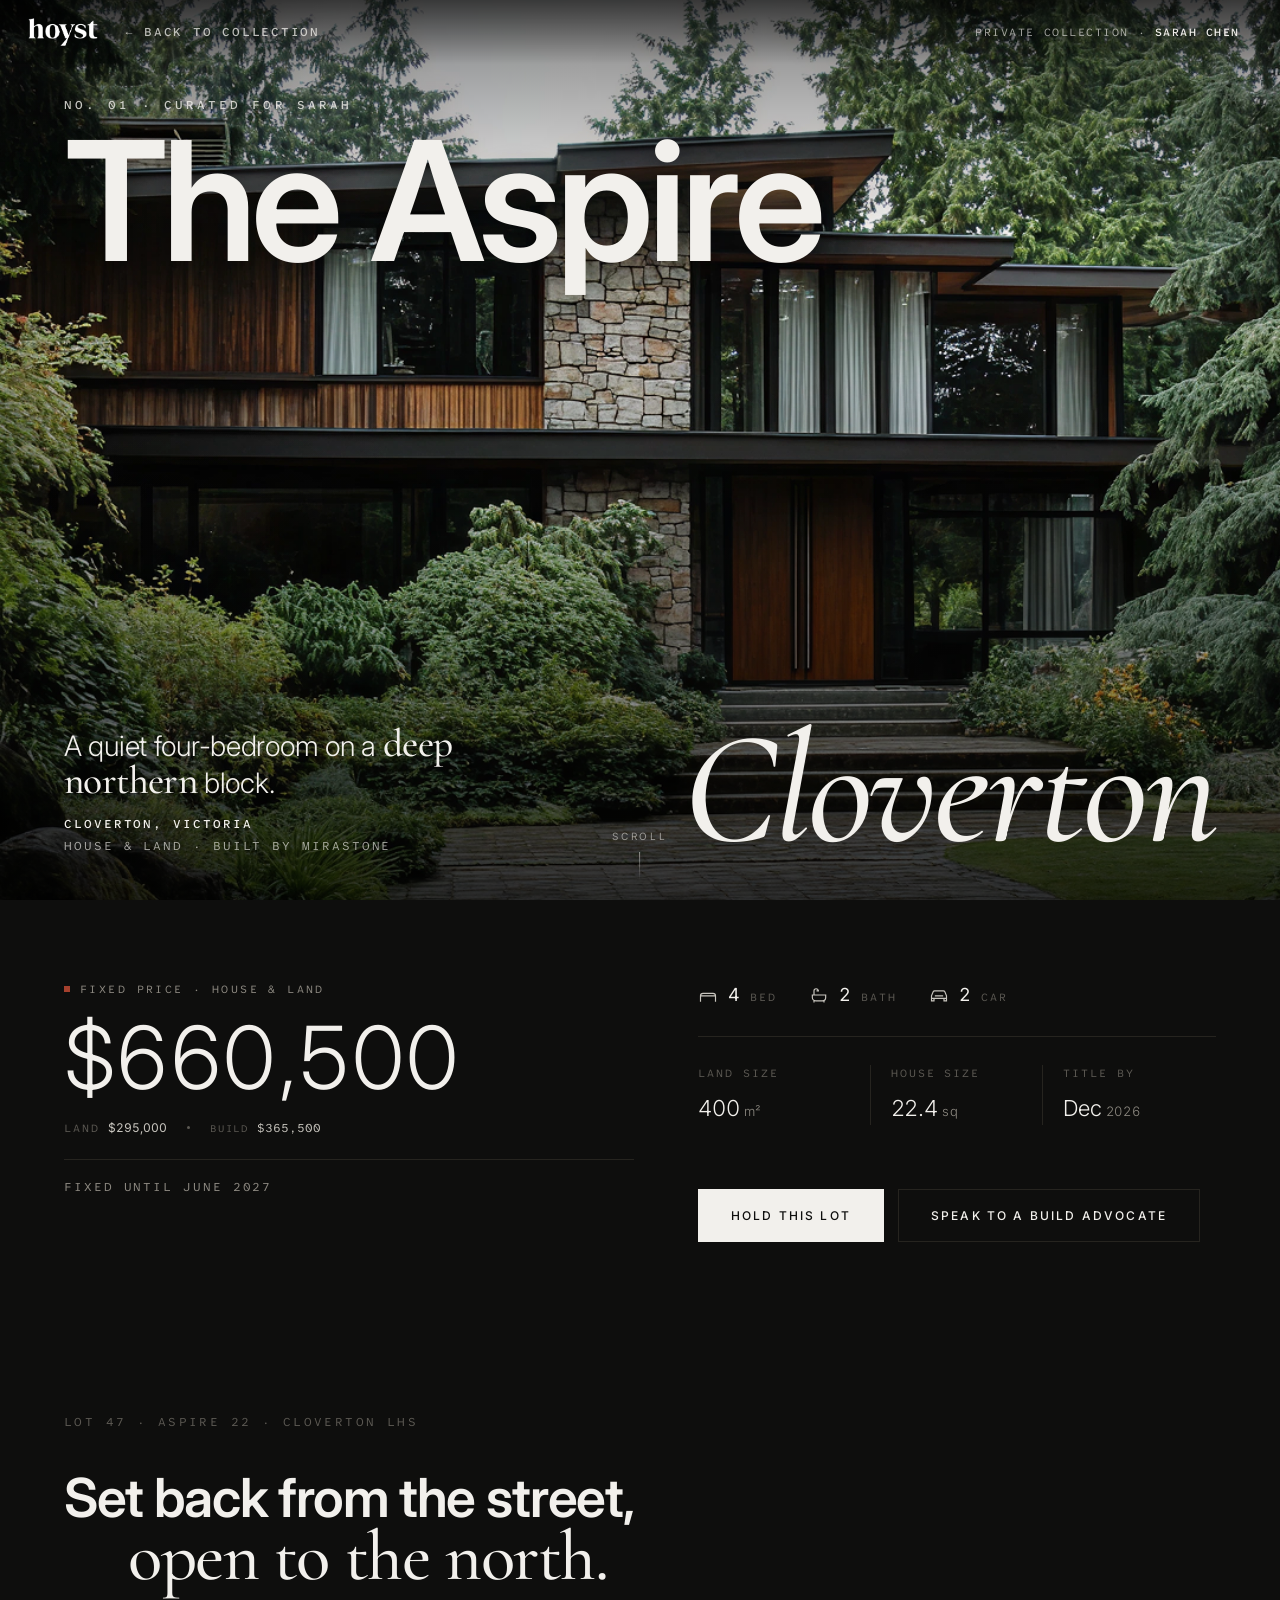
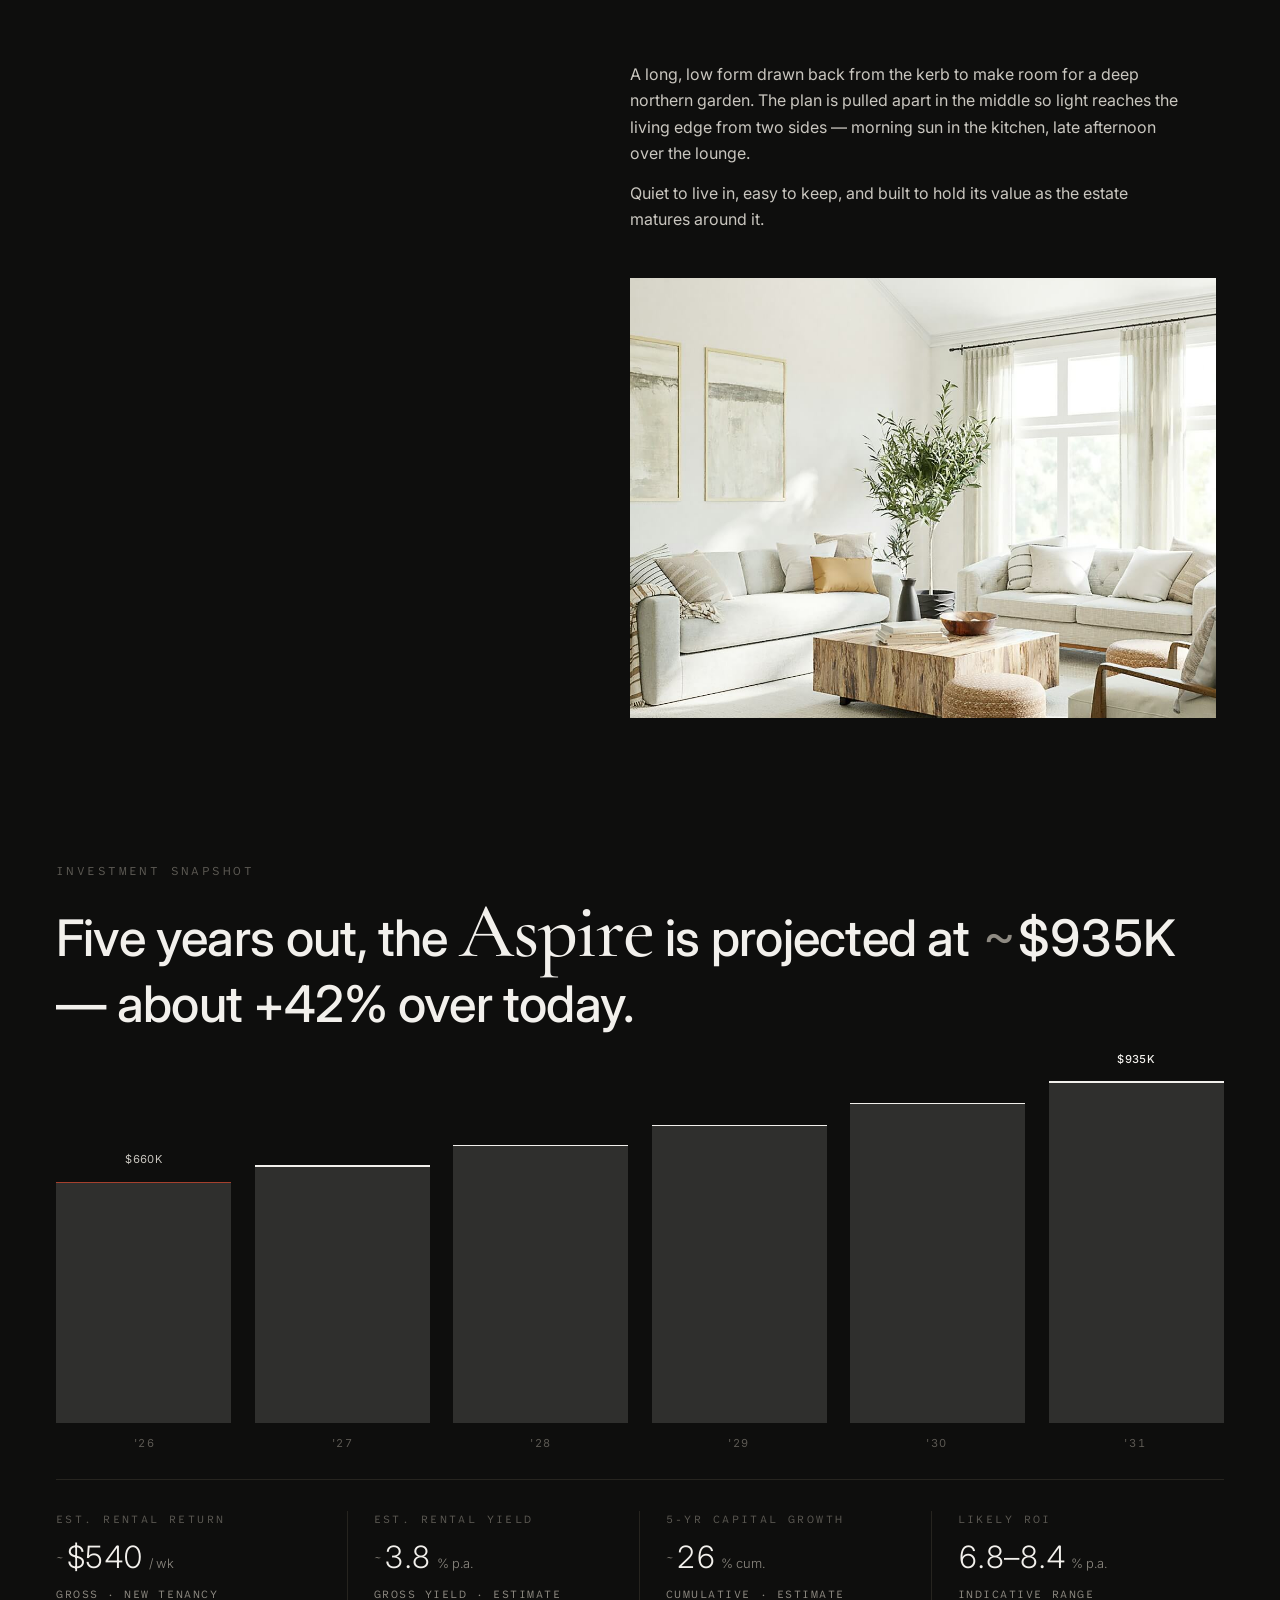
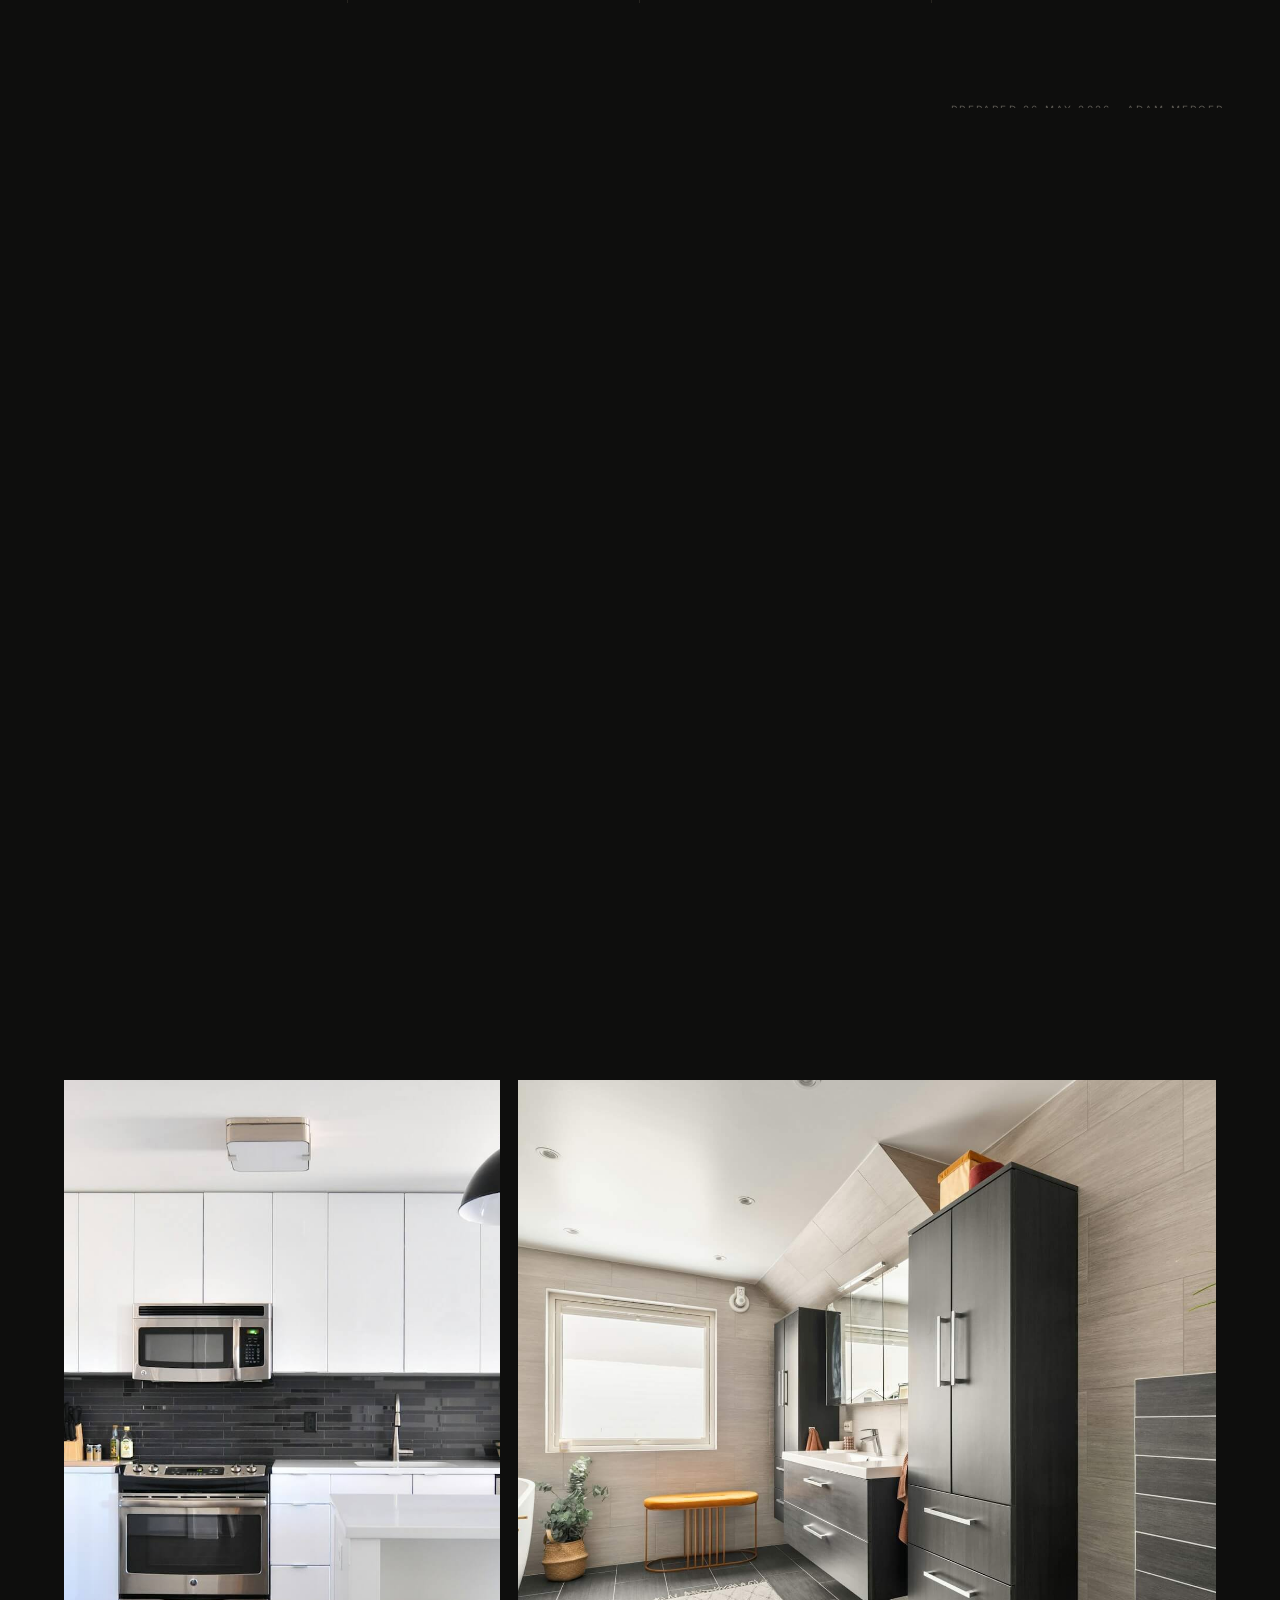
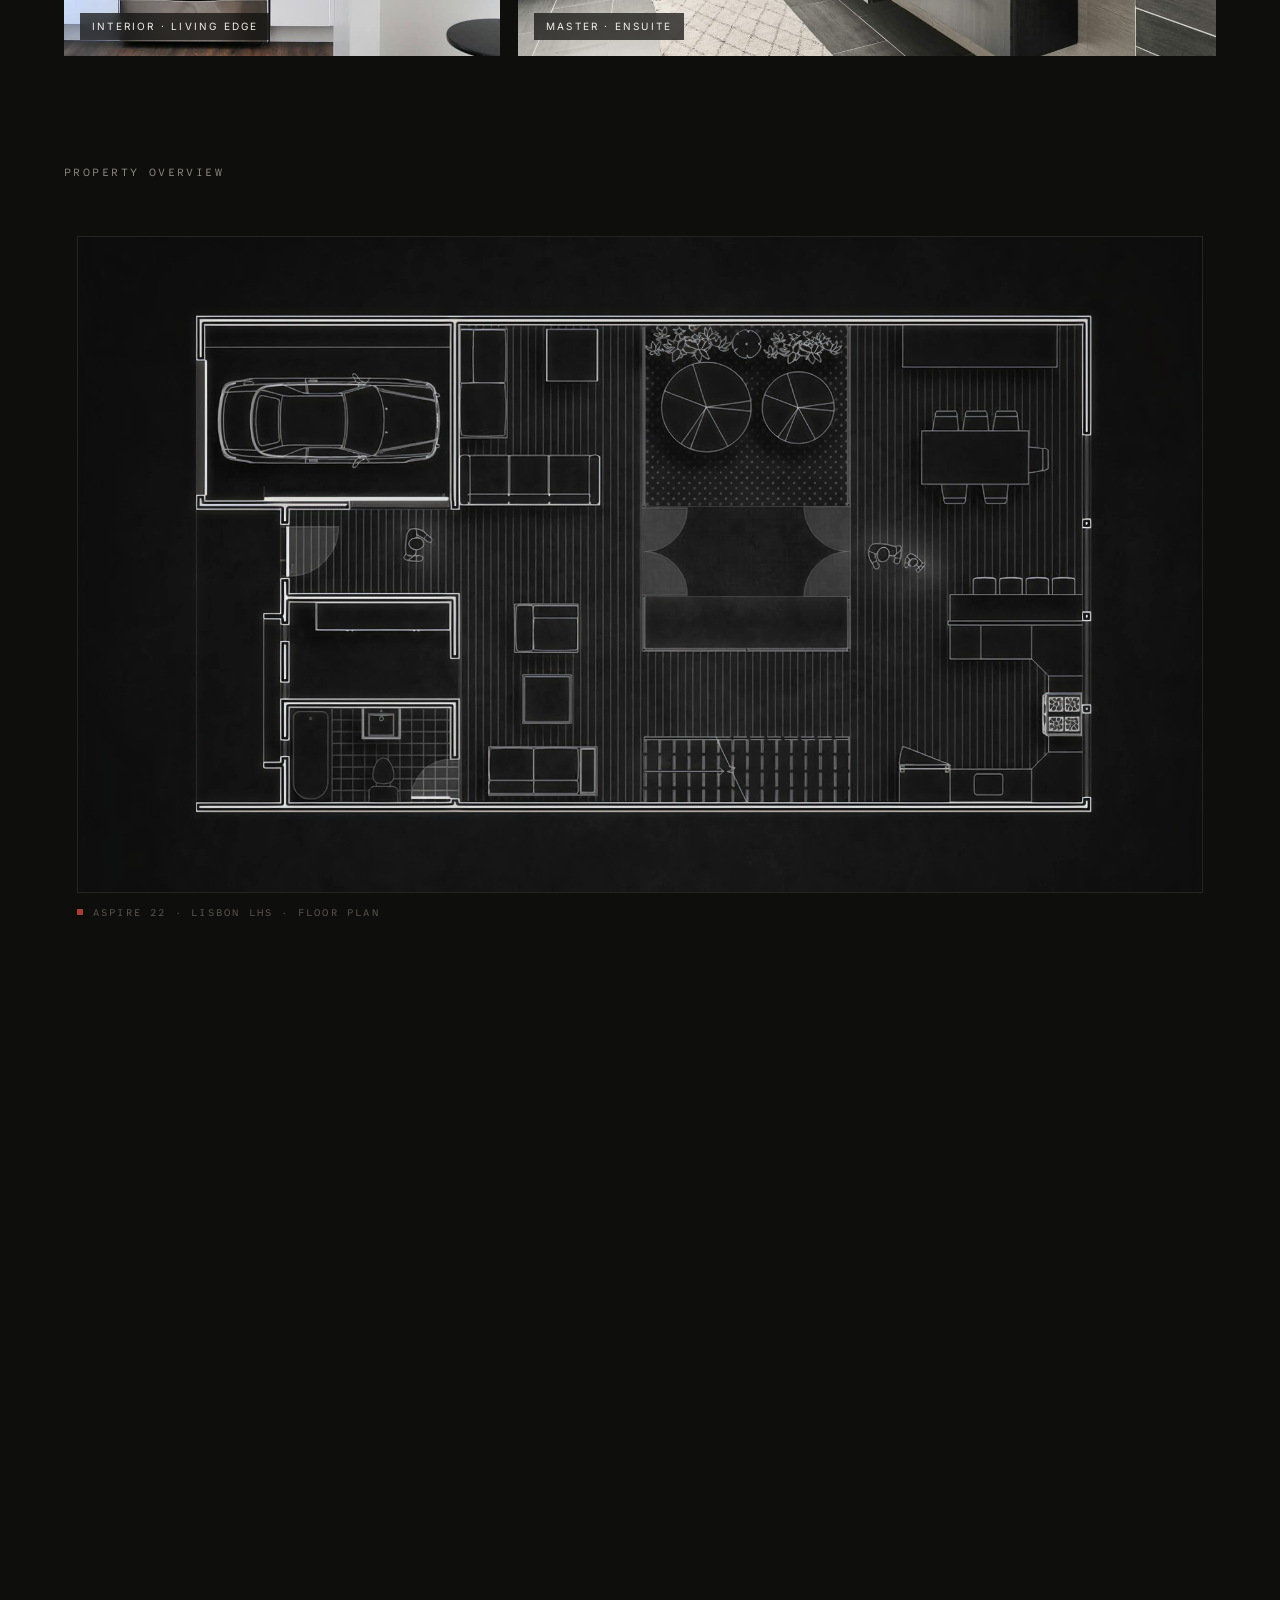
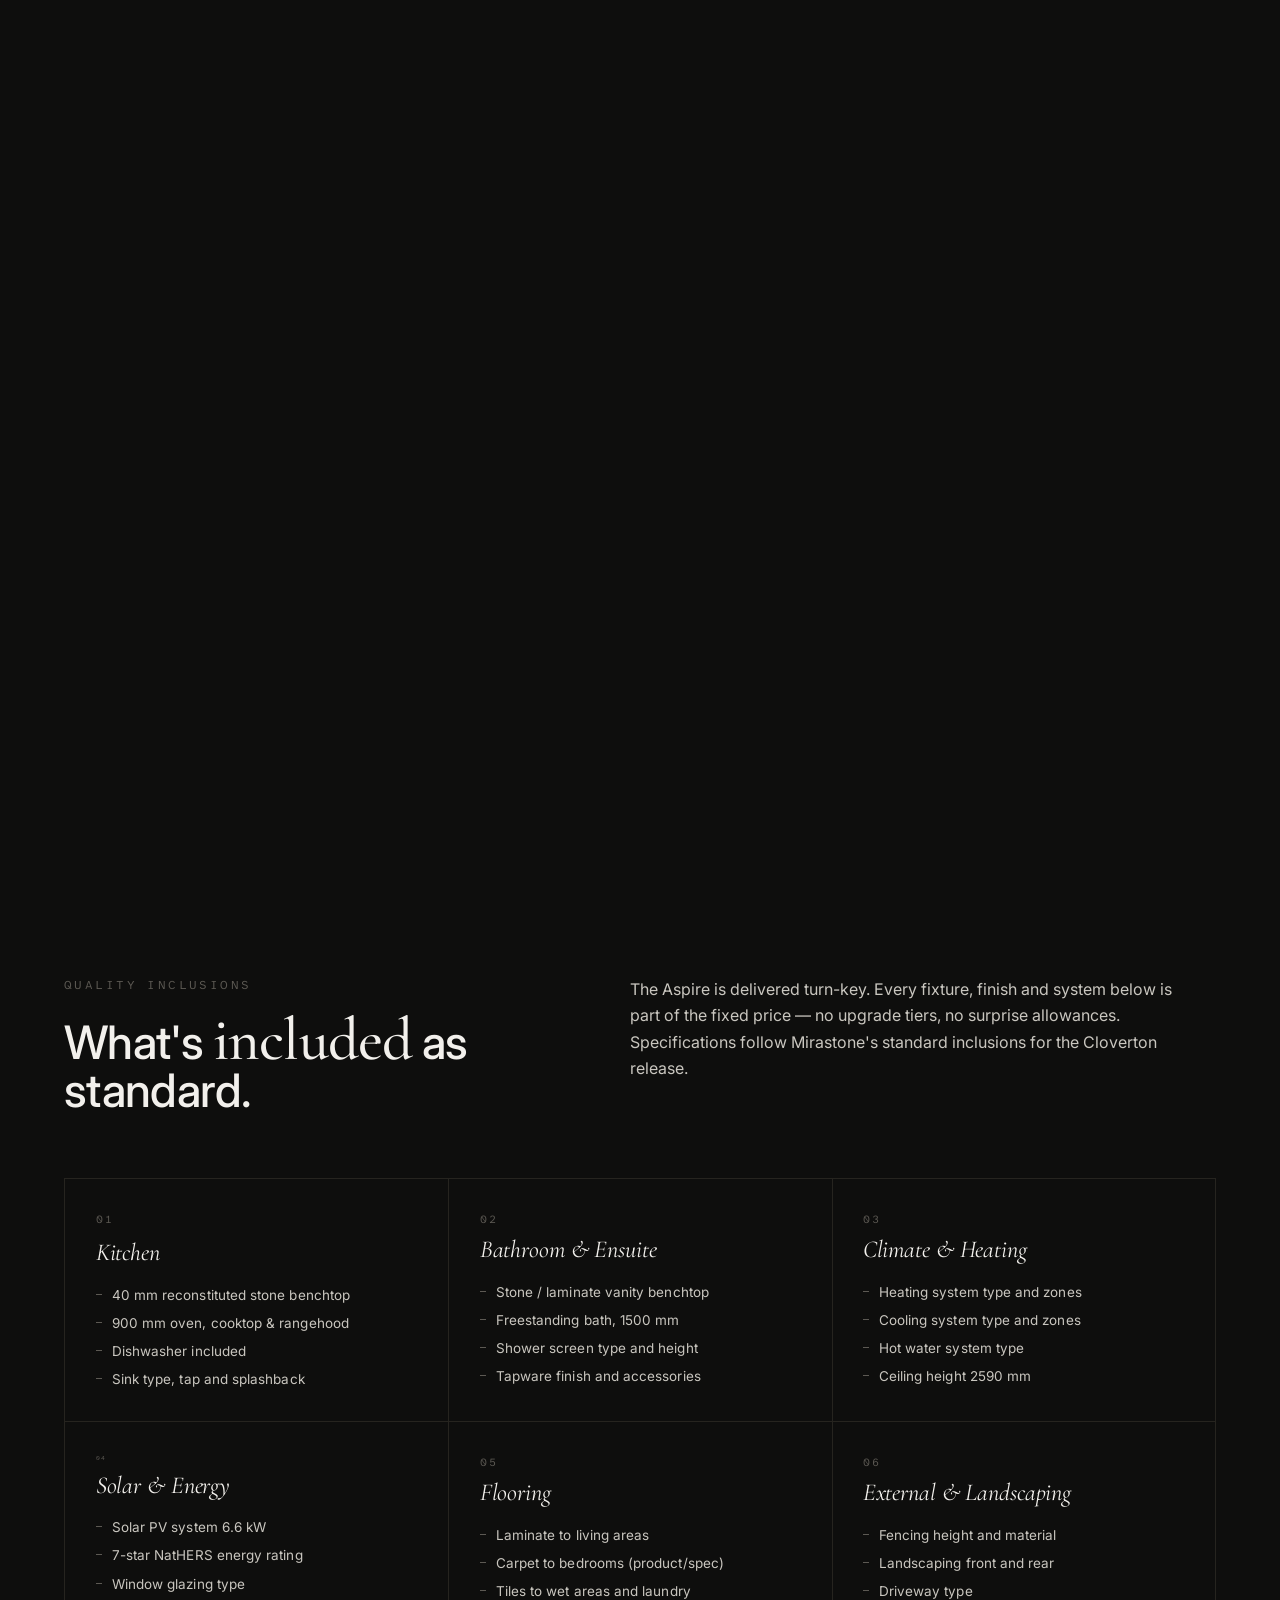
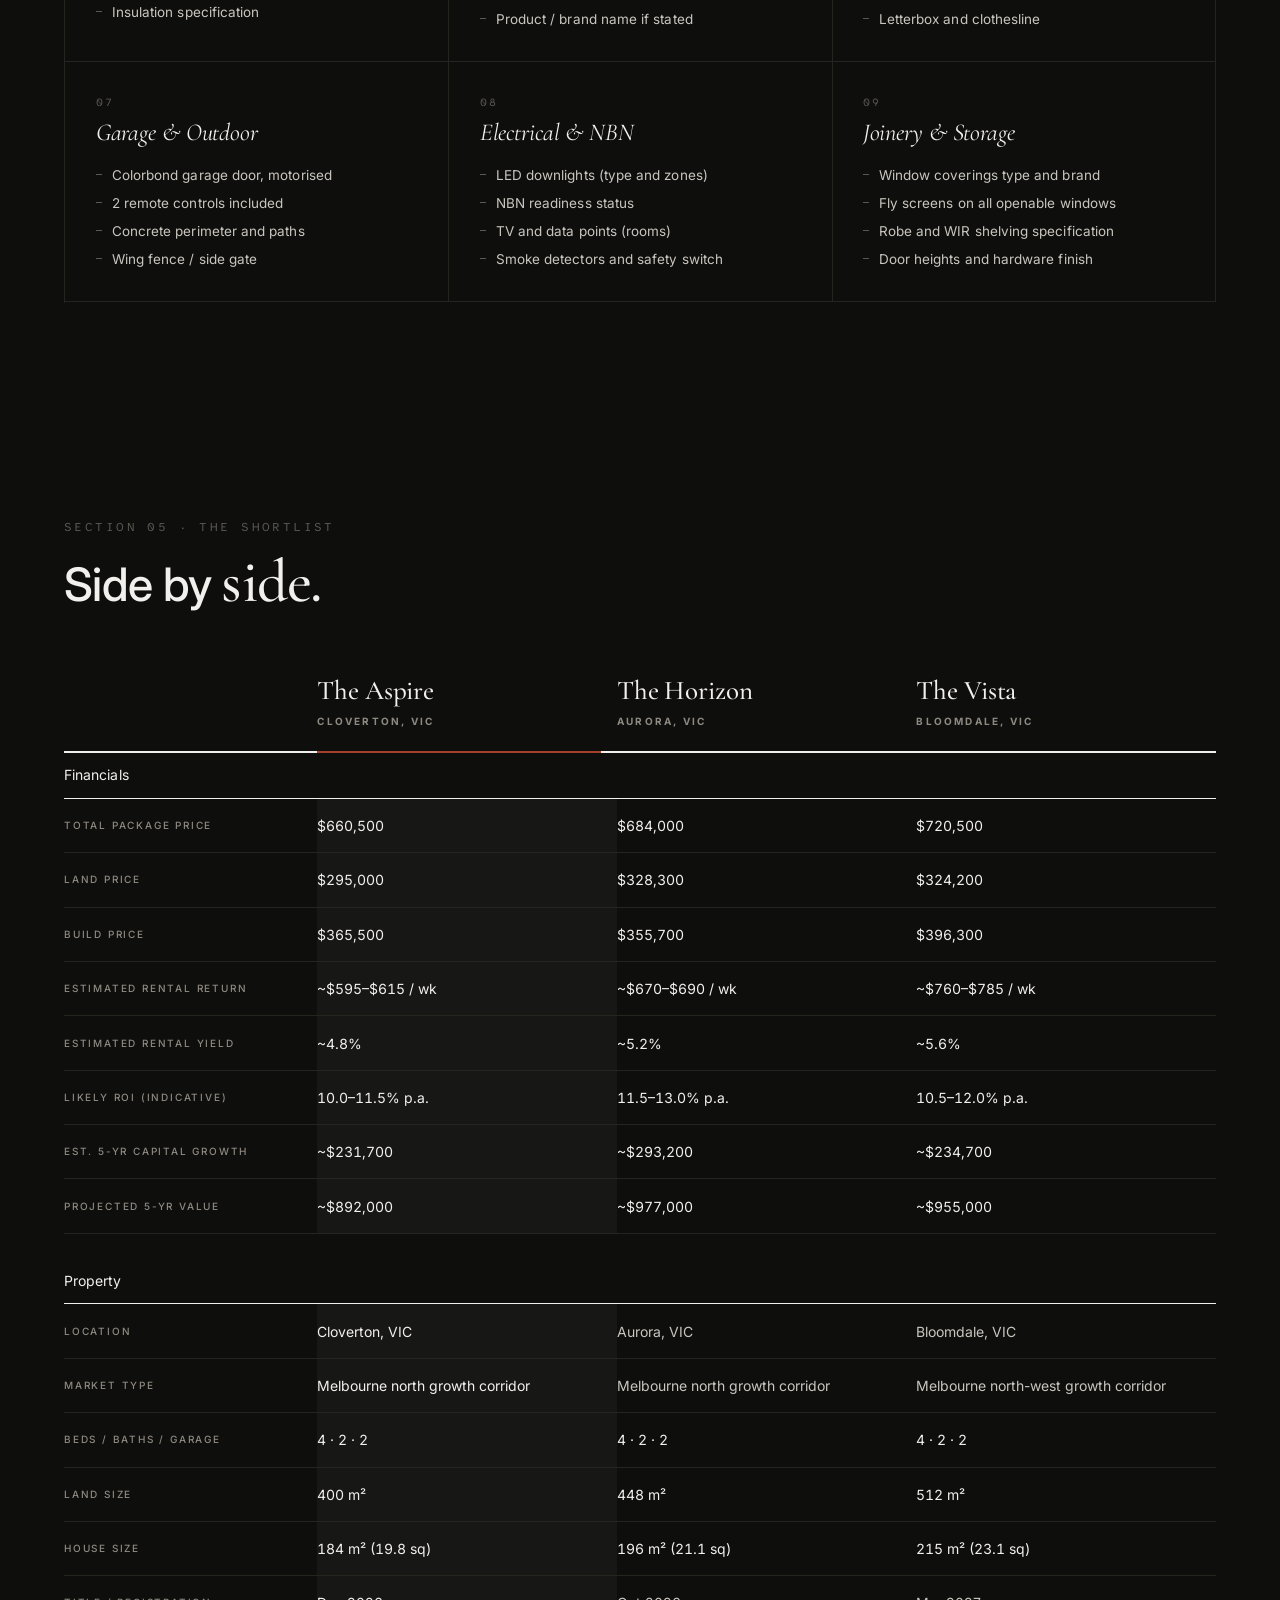
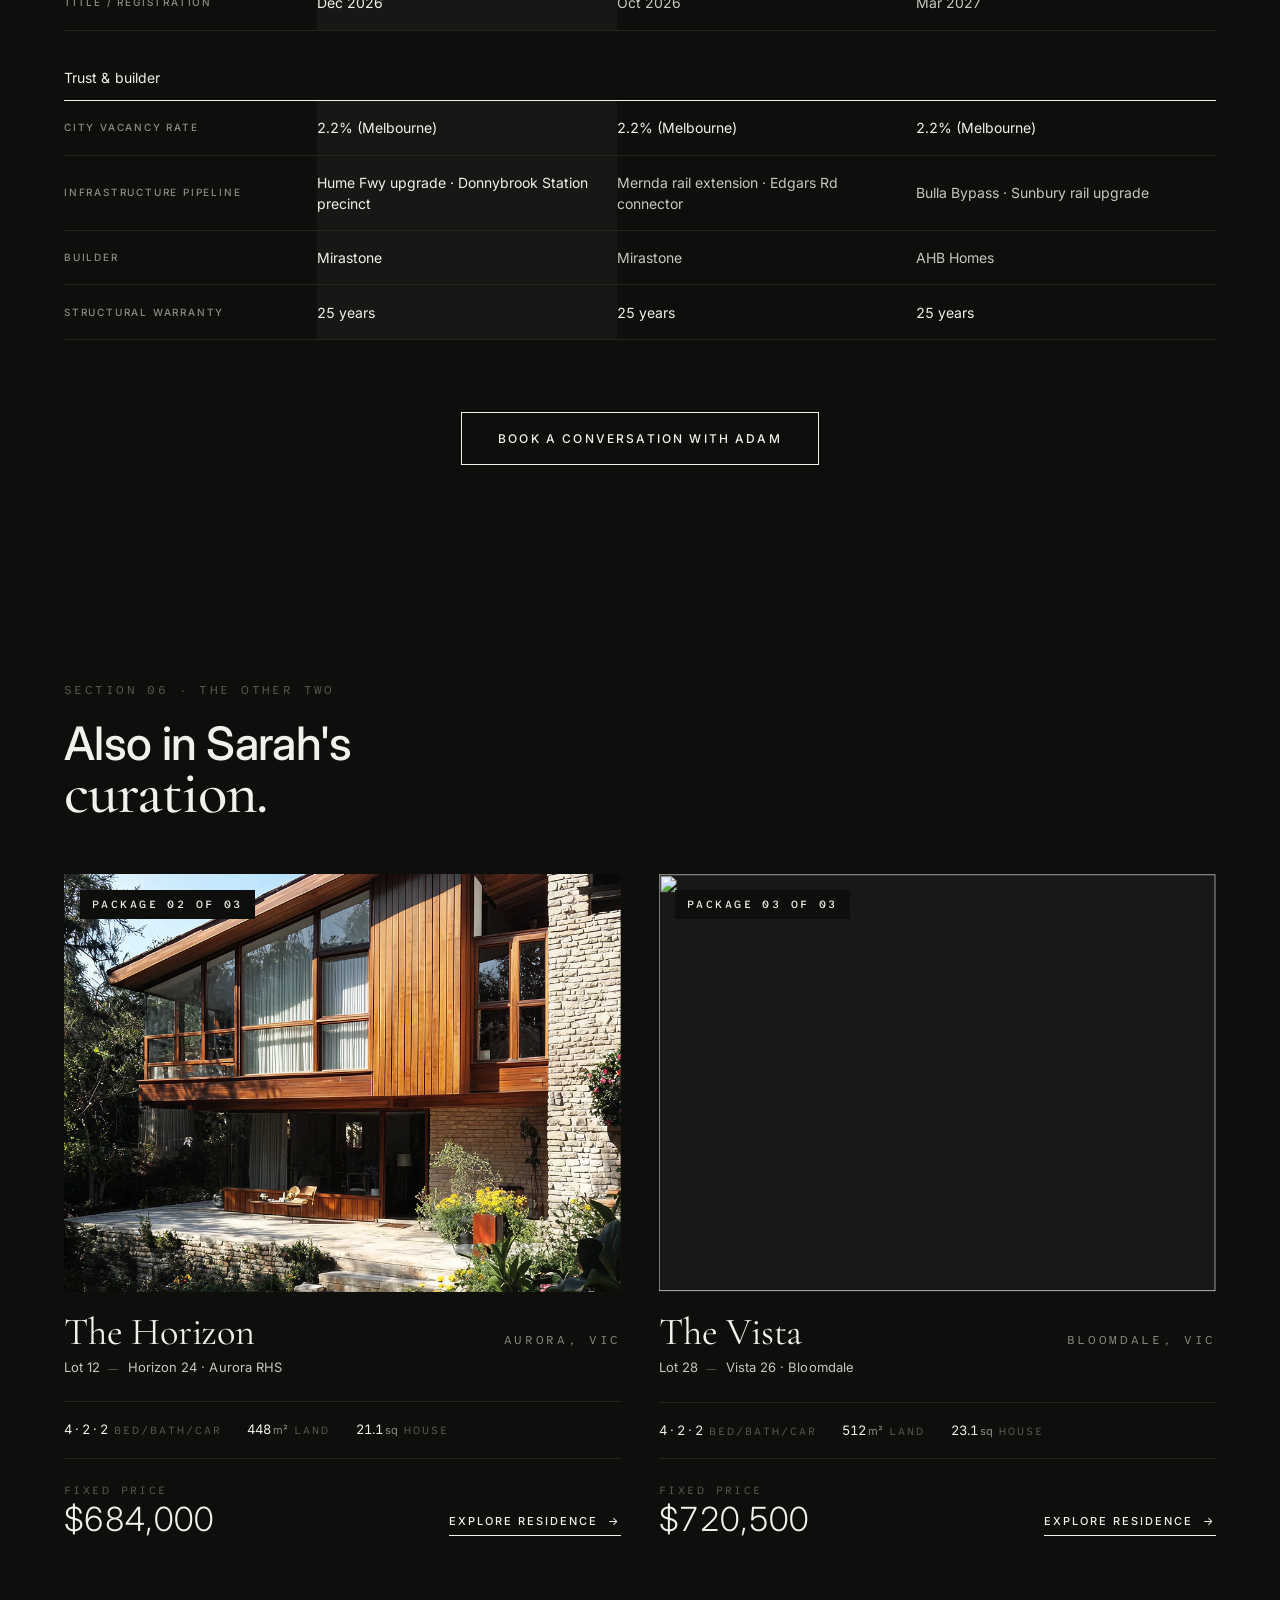
==== commit 857223b1: "Fix moment label: Estate · Common area → Master · Ensuite https://claude.ai/code/session_01BnEqK475d" ====
--- a/The Aspire - Package Detail.html
+++ b/The Aspire - Package Detail.html
@@ -2541,7 +2541,7 @@
       <image-slot id="moment-interior" shape="rect" placeholder="Interior — living moment" src="assets/moment-interior.jpg"></image-slot>
     </div>
     <div class="moment">
-      <span class="cap">Estate · Common area</span>
+      <span class="cap">Master · Ensuite</span>
       <image-slot id="moment-estate" shape="rect" placeholder="Estate — common area" src="assets/moment-estate.jpg"></image-slot>
     </div>
   </div>
